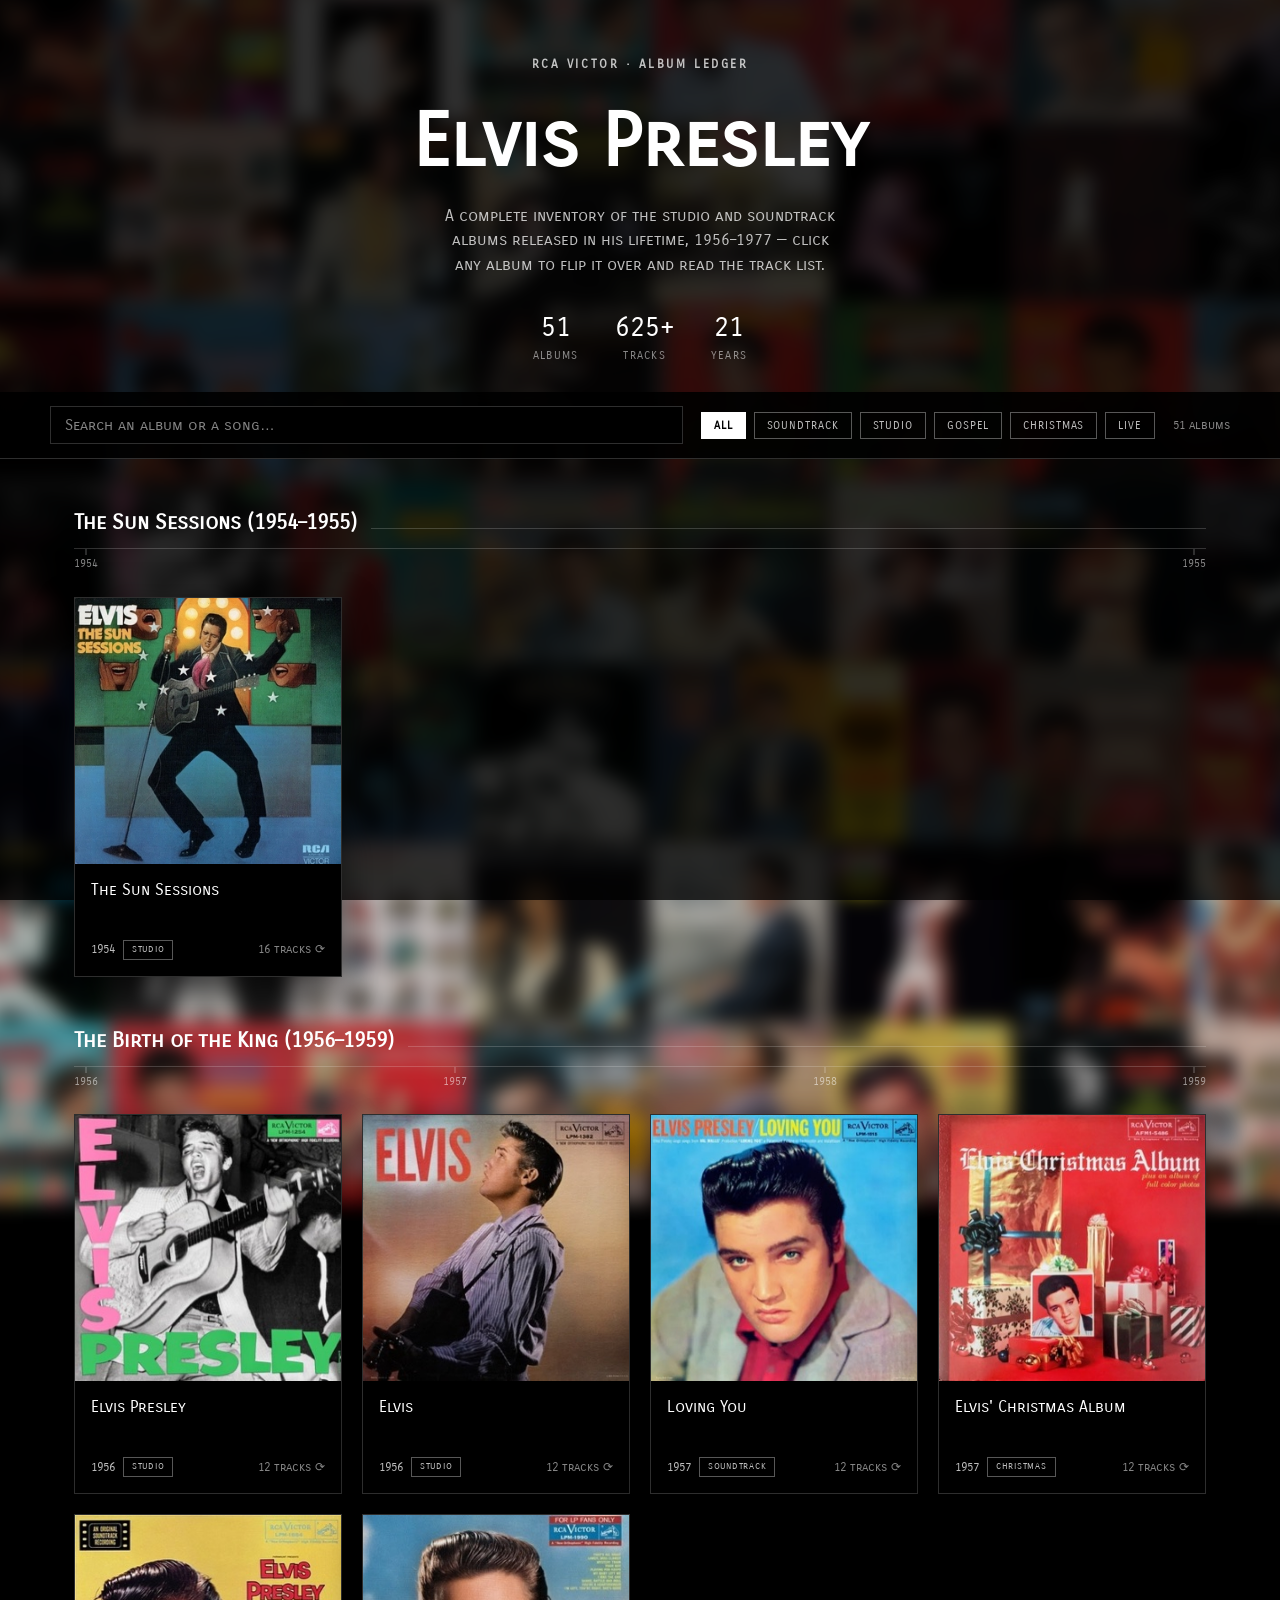
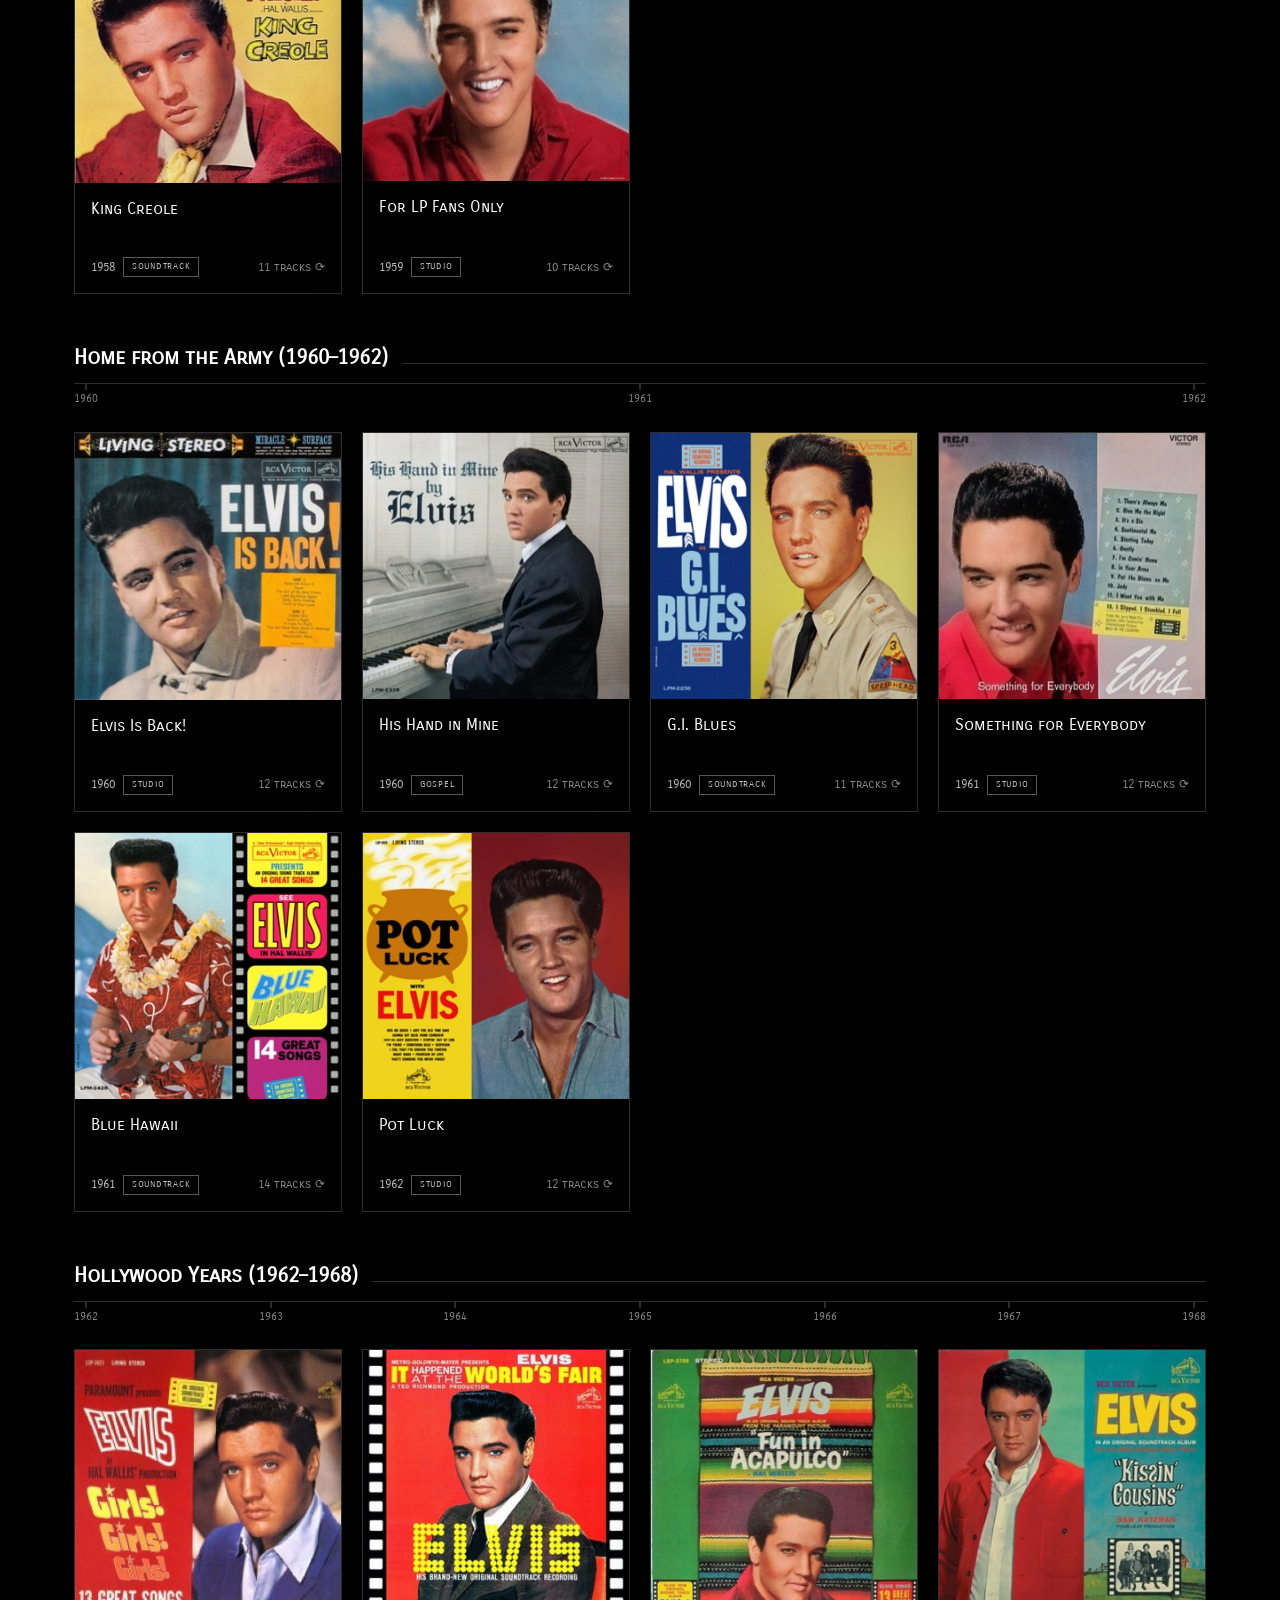
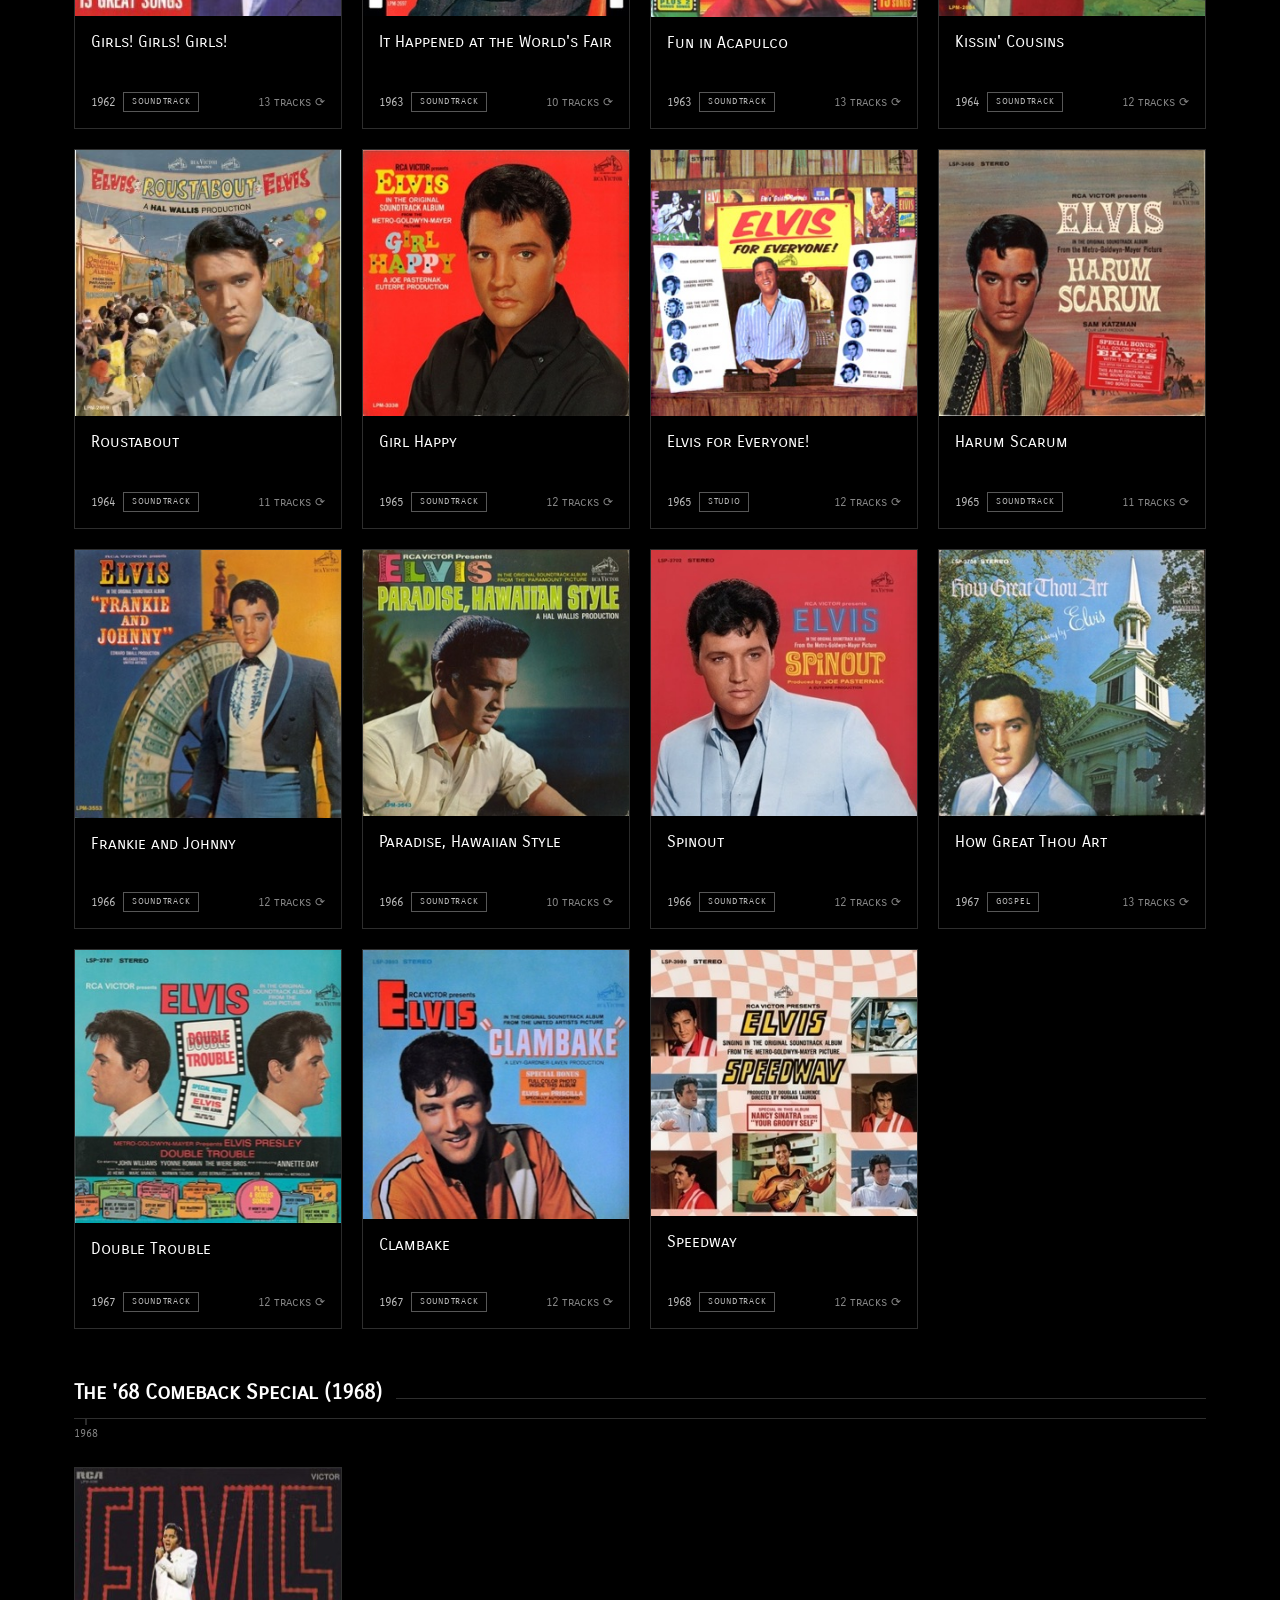
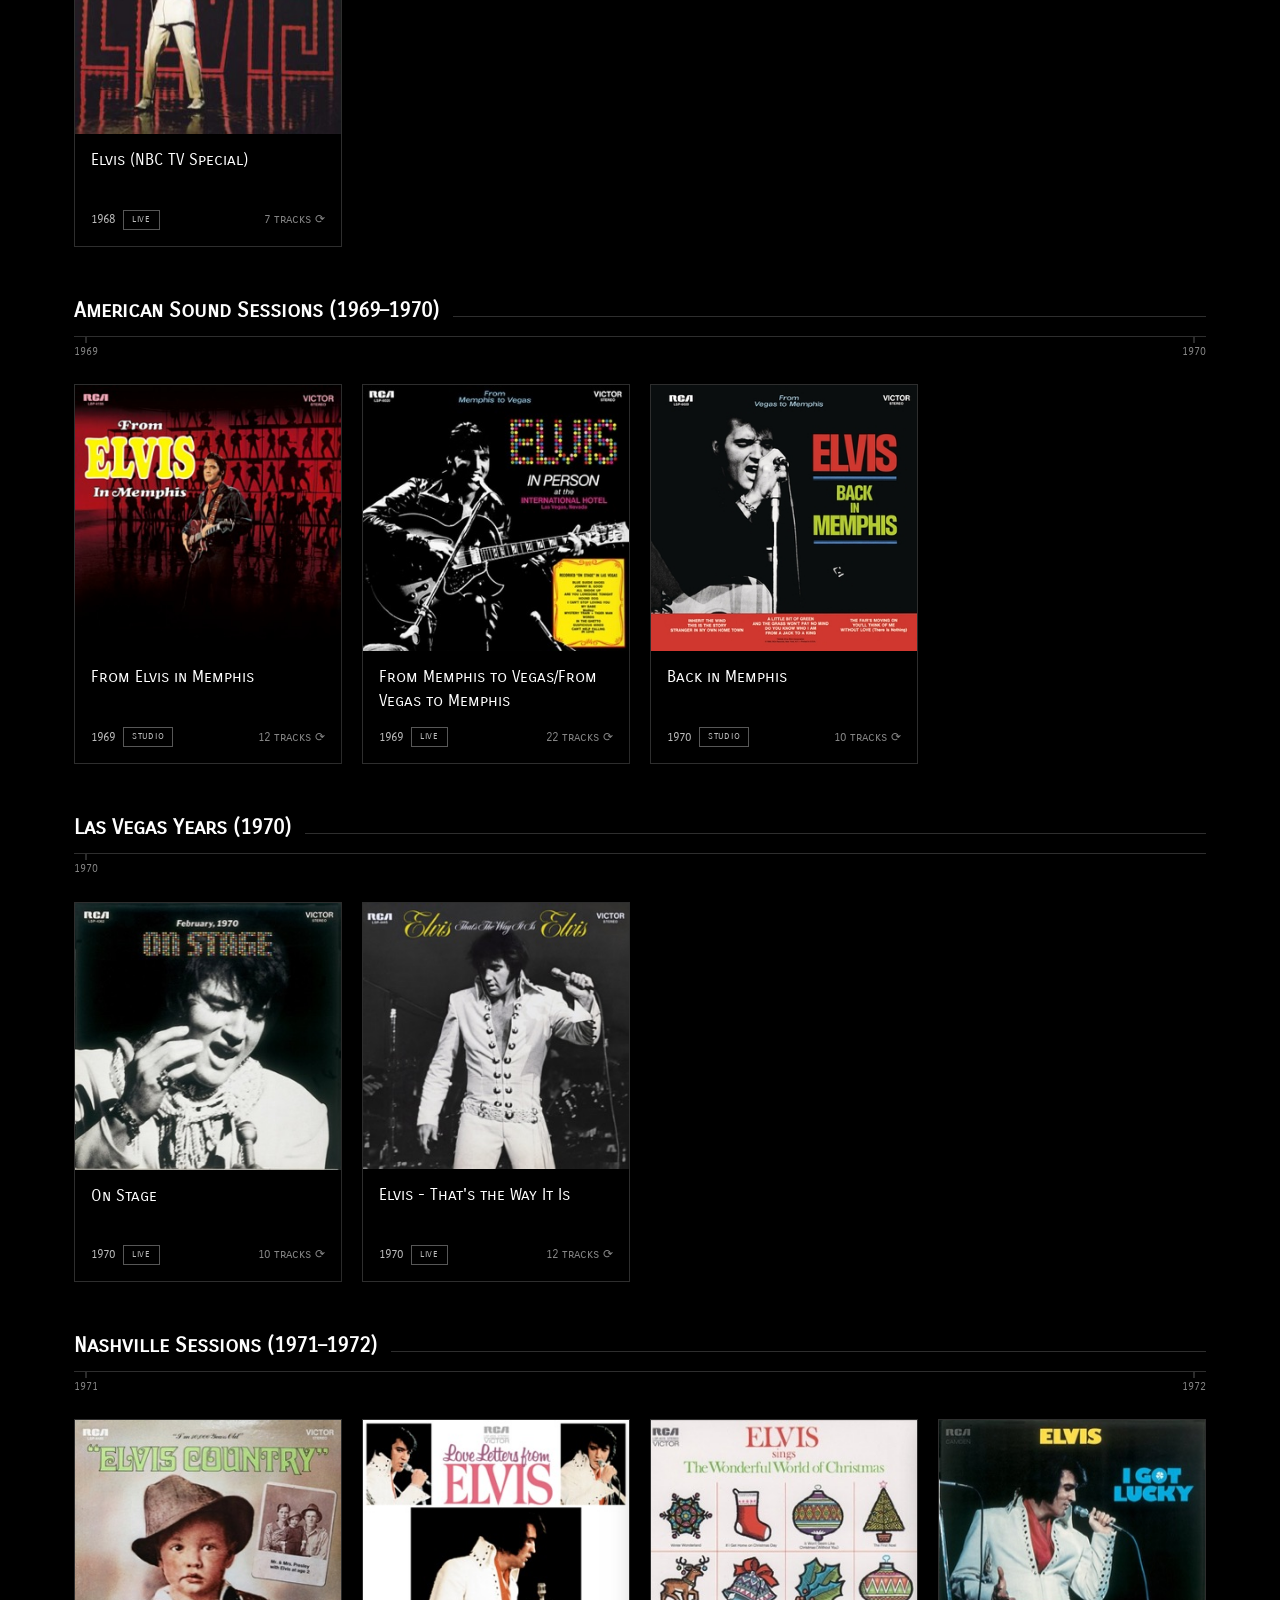
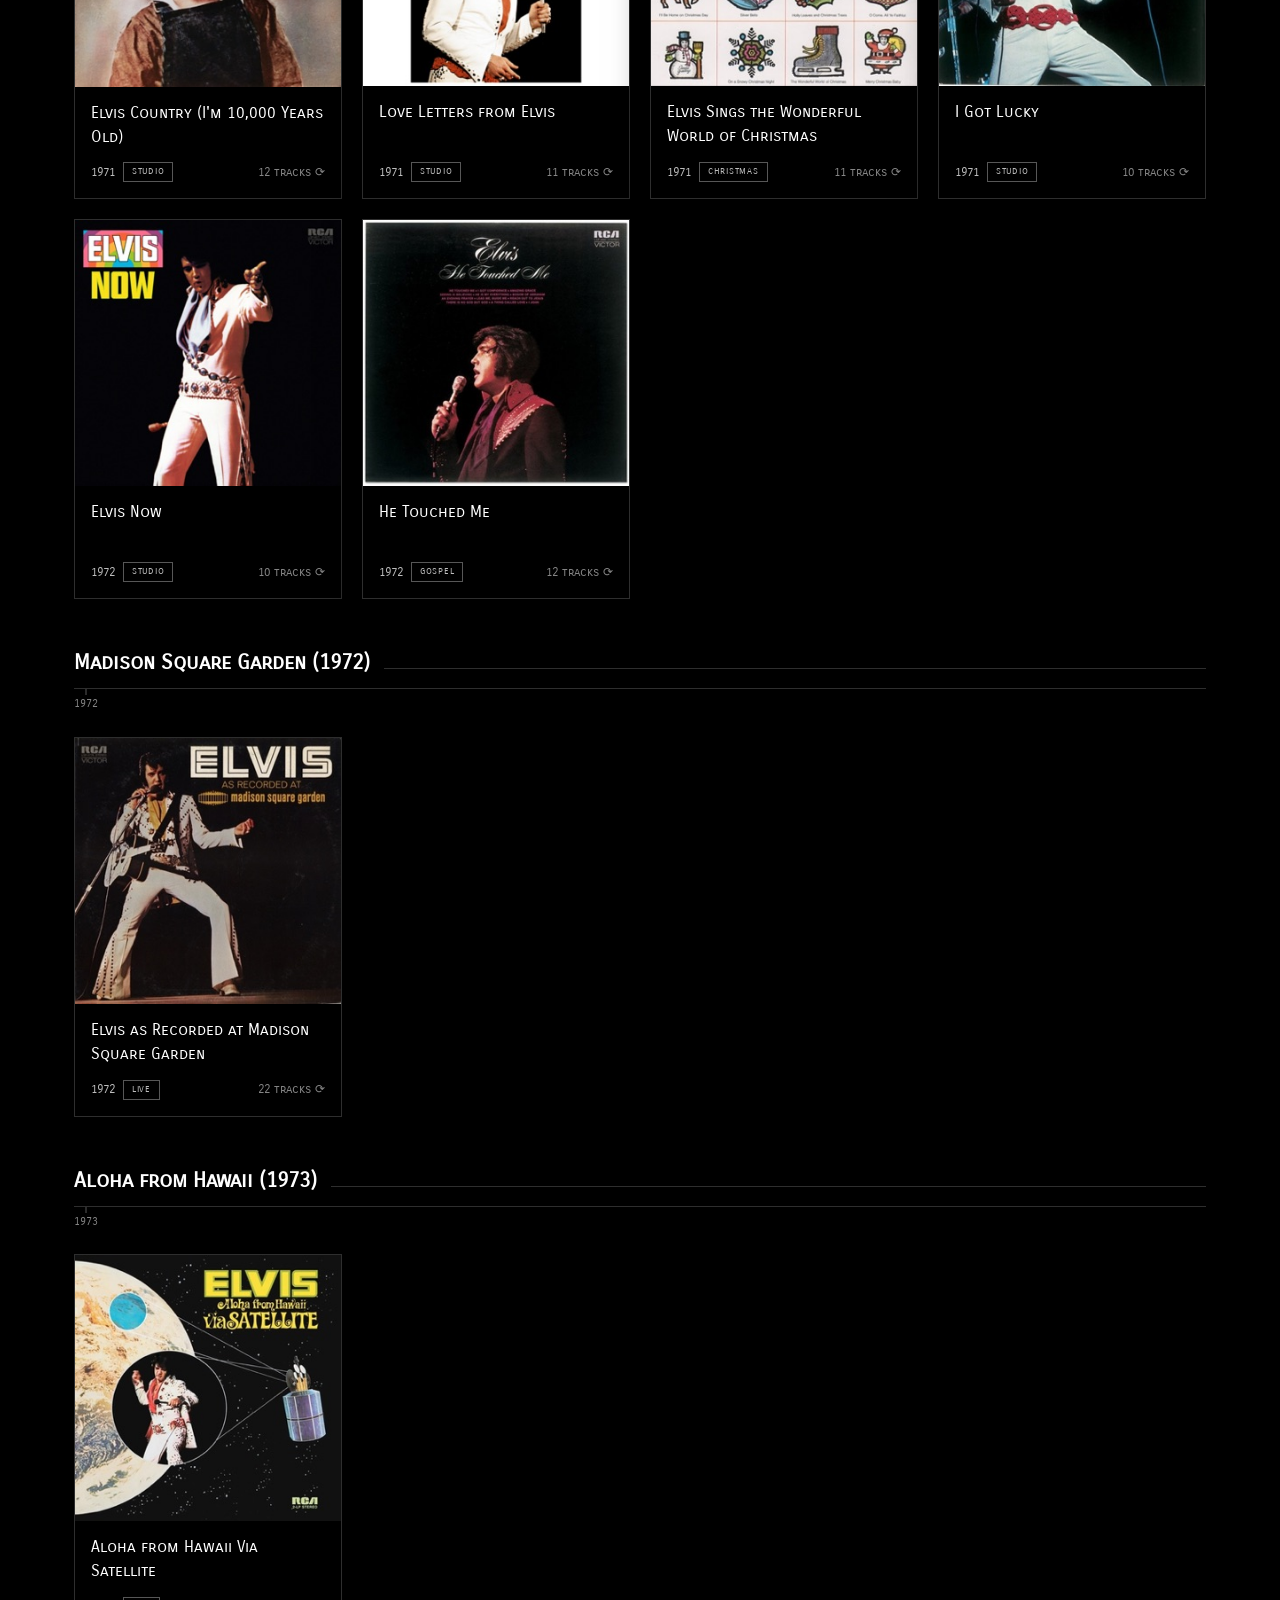
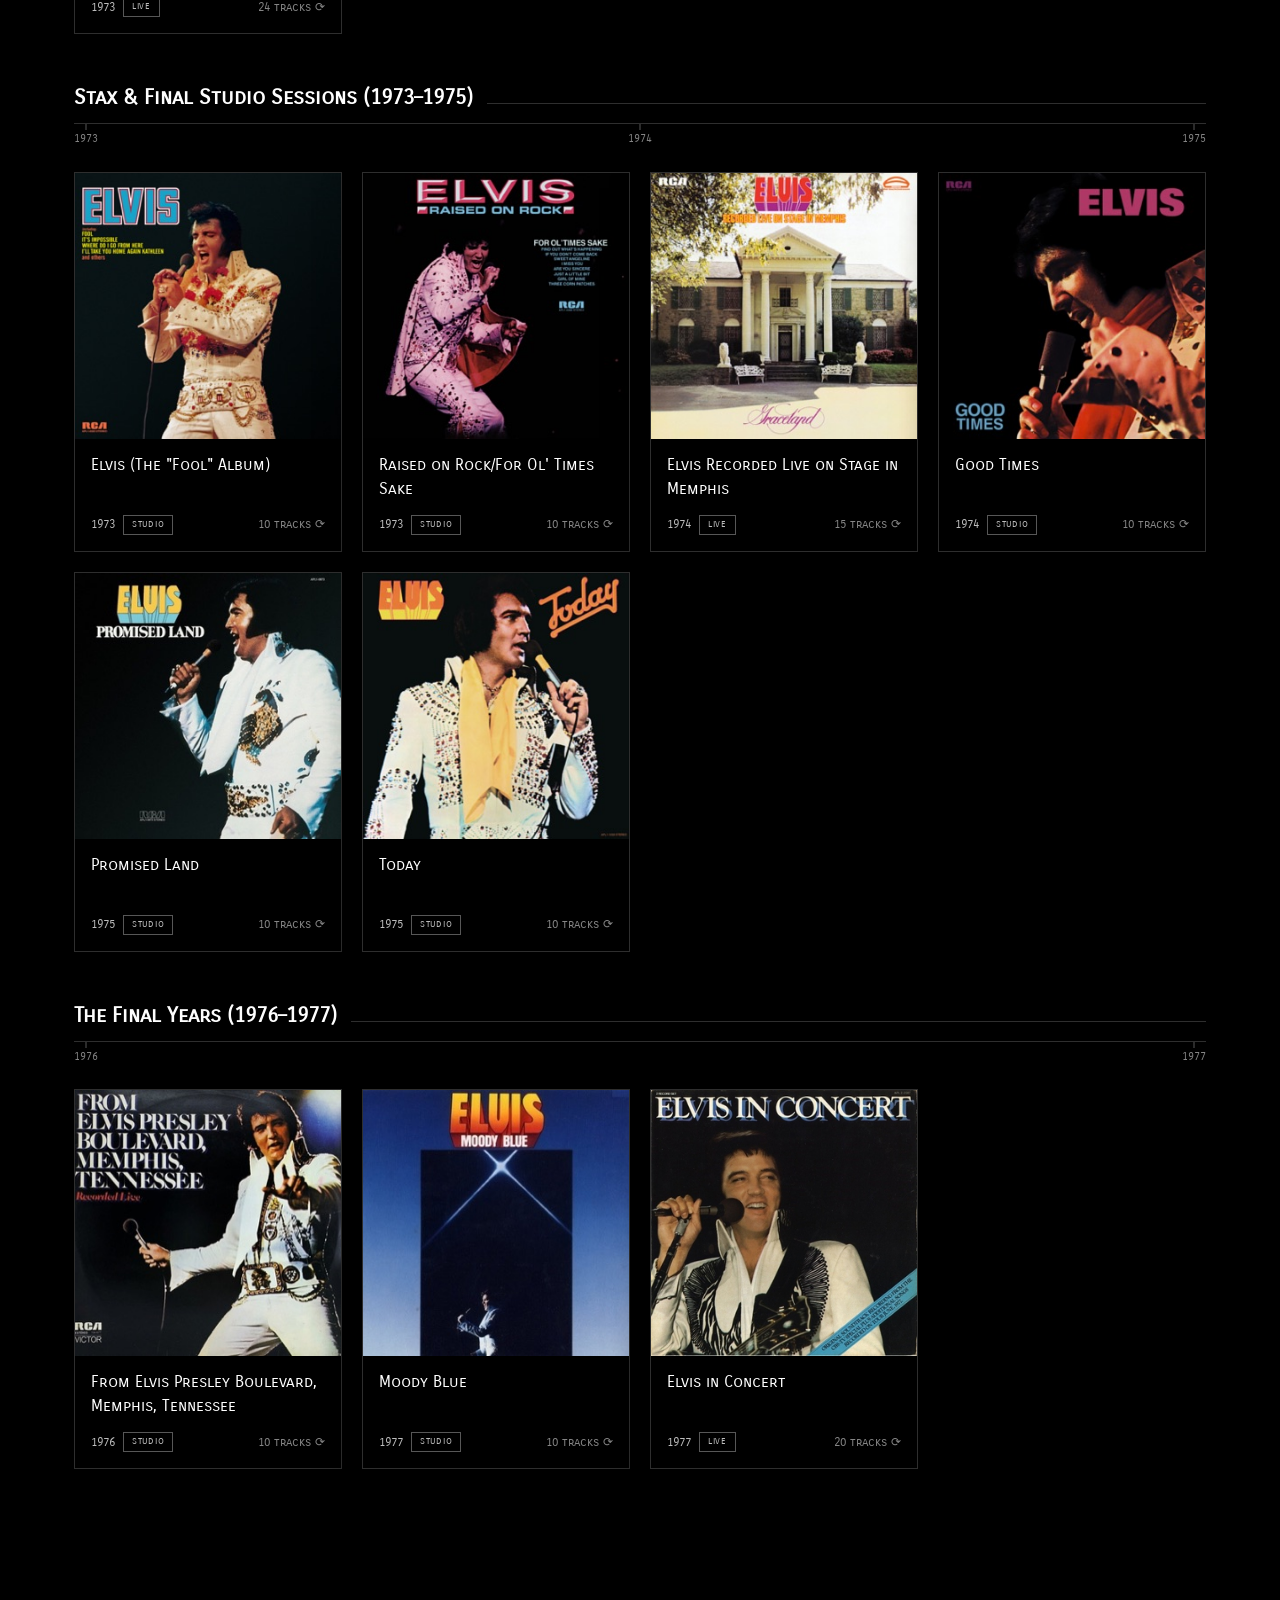
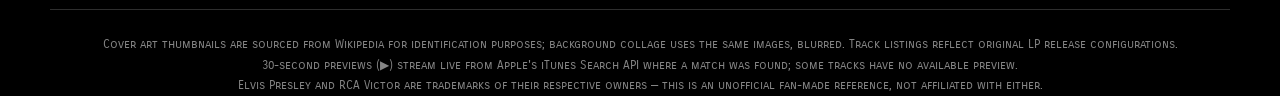
==== index.html @ 6b4eae09 "Add search autocomplete with jump-to-result highlighting Typing in the search box now shows a dropdo" ====
<!DOCTYPE html>
<html lang="en">
<head>
<meta charset="UTF-8">
<meta name="viewport" content="width=device-width, initial-scale=1">
<title>Elvis Presley — RCA Victor Album Inventory</title>
<link rel="stylesheet" href="css/styles.css">
</head>
<body>
<div class="bg-collage" id="bgCollage" aria-hidden="true"></div>
<div class="bg-scrim" aria-hidden="true"></div>

<header class="hero">
  <div class="eyebrow">RCA Victor · Album Ledger</div>
  <h1>Elvis Presley</h1>
  <p class="sub">A complete inventory of the studio and soundtrack albums released in his lifetime, 1956–1977 — click any album to flip it over and read the track list.</p>
  <div class="stats">
    <div class="stat"><div class="n" id="stat-albums">–</div><div class="l">Albums</div></div>
    <div class="stat"><div class="n" id="stat-tracks">–</div><div class="l">Tracks</div></div>
    <div class="stat"><div class="n">21</div><div class="l">Years</div></div>
  </div>
</header>

<div class="controls">
  <div class="controls-inner">
    <div class="search">
      <label for="q" style="position:absolute; width:1px; height:1px; overflow:hidden; clip:rect(0 0 0 0);">Search albums or tracks</label>
      <input id="q" type="text" placeholder="Search an album or a song…" autocomplete="off" role="combobox" aria-expanded="false" aria-autocomplete="list" aria-controls="suggestions">
      <ul class="suggestions" id="suggestions" role="listbox" hidden></ul>
    </div>
    <div class="chips" id="chips" role="group" aria-label="Filter by category"></div>
    <div class="result-count" id="count"></div>
  </div>
</div>

<div class="wrap">
  <div id="eras"></div>
  <div class="empty" id="empty" hidden>No albums or tracks match your search.</div>
</div>

<audio id="previewAudio" preload="none"></audio>

<div class="now-playing" id="nowPlaying" hidden>
  <div class="np-cover-wrap"><img class="np-cover" id="npCover" alt=""></div>
  <div class="np-info">
    <div class="np-track" id="npTrack"></div>
    <div class="np-album" id="npAlbum"></div>
  </div>
  <button type="button" class="np-playpause" id="npPlayPause" aria-label="Pause"></button>
  <button type="button" class="np-autoplay" id="npAutoplay" aria-pressed="false">Autoplay</button>
  <button type="button" class="np-close" id="npClose" aria-label="Close player">✕</button>
</div>

<footer>
  Cover art thumbnails are sourced from Wikipedia for identification purposes; background collage uses the same images, blurred. Track listings reflect original LP release configurations.<br>
  30-second previews (▶) stream live from Apple's iTunes Search API where a match was found; some tracks have no available preview.<br>
  Elvis Presley and RCA Victor are trademarks of their respective owners — this is an unofficial fan-made reference, not affiliated with either.
</footer>


<script src="js/data/covers.js"></script>
<script src="js/data/track-previews.js"></script>
<script src="js/data/track-previews-by-album.js"></script>
<script src="js/data/albums.js"></script>
<script src="js/data/eras.js"></script>
<script src="js/app.js"></script>
</body>
</html>
---- css/styles.css ----
@font-face{
    font-family:'Carrois Gothic SC';
    font-style:normal;
    font-weight:400;
    font-display:swap;
    src:url(../fonts/CarroisGothicSC.woff2) format('woff2');
  }
  :root{
    --ground:#000000;
    --surface:#000000;
    --surface-2:#121212;
    --ink:#ffffff;
    --ink-dim:rgba(255,255,255,0.74);
    --ink-faint:rgba(255,255,255,0.52);
    --line:rgba(255,255,255,0.18);
    --line-strong:rgba(255,255,255,0.34);
    --shadow:0 16px 34px rgba(0,0,0,0.65);
    --font-display:'Carrois Gothic SC','Rockwell','Roboto Slab',ui-serif,Georgia,serif;
    --font-body:'Carrois Gothic SC',-apple-system,BlinkMacSystemFont,'Helvetica Neue',Helvetica,Arial,sans-serif;
  }

  *{box-sizing:border-box;}
  html,body{margin:0;padding:0;}
  body{
    background:#000;
    color:var(--ink);
    font-family:var(--font-body);
    line-height:1.5;
    -webkit-font-smoothing:antialiased;
  }
  *:focus-visible{outline:2px solid #fff; outline-offset:3px; border-radius:0;}

  /* ---------- Background collage ---------- */
  .bg-collage{
    position:fixed; inset:-30px; z-index:-2;
    display:grid; grid-auto-rows:170px; gap:0;
    filter:blur(9px) brightness(0.8) saturate(1.05);
    transform:scale(1.06);
  }
  .bg-collage img{width:100%; height:100%; object-fit:cover; display:block;}
  .bg-scrim{position:fixed; inset:0; z-index:-1; background:rgba(0,0,0,0.76);}

  .wrap{max-width:1180px; margin:0 auto; padding:0 24px 80px; position:relative;}

  /* ---------- Hero ---------- */
  .hero{padding:56px 24px 28px; text-align:center; position:relative;}
  .eyebrow{
    font-family:var(--font-body); text-transform:uppercase; letter-spacing:0.22em;
    font-size:0.72rem; color:var(--ink-dim); font-weight:600;
  }
  .hero h1{
    font-family:var(--font-display); font-weight:700;
    font-size:clamp(2.6rem, 6vw, 4.6rem);
    letter-spacing:0.01em;
    margin:14px 0 6px;
    text-wrap:balance;
    color:#fff;
  }
  .hero p.sub{
    color:var(--ink-dim); font-size:1.02rem; max-width:46ch; margin:0 auto;
    text-wrap:balance;
  }
  .stats{
    display:flex; justify-content:center; gap:36px; margin-top:30px; flex-wrap:wrap;
  }
  .stat{text-align:center;}
  .stat .n{
    font-family:var(--font-display); font-size:1.7rem; font-variant-numeric:tabular-nums;
    color:#fff;
  }
  .stat .l{
    font-size:0.68rem; text-transform:uppercase; letter-spacing:0.12em; color:var(--ink-faint);
  }

  /* ---------- Controls ---------- */
  .controls{
    position:sticky; top:0; z-index:20;
    background:rgba(0,0,0,0.9);
    backdrop-filter:blur(8px);
    border-bottom:1px solid var(--line);
    padding:14px 24px;
  }
  .controls-inner{
    max-width:1180px; margin:0 auto;
    display:flex; align-items:center; gap:18px; flex-wrap:wrap;
  }
  .search{
    flex:1 1 240px; position:relative;
  }
  .search input{
    width:100%; padding:9px 14px; font-size:0.92rem;
    background:#000; border:1px solid var(--line); border-radius:0;
    color:#fff; font-family:var(--font-body);
  }
  .search input::placeholder{color:var(--ink-faint);}

  .suggestions{
    position:absolute; top:calc(100% + 4px); left:0; right:0; z-index:30;
    list-style:none; margin:0; padding:4px; max-height:340px; overflow-y:auto;
    background:#000; border:1px solid var(--line-strong); box-shadow:var(--shadow);
  }
  .suggestions[hidden]{display:none;}
  .suggestion{
    display:flex; align-items:baseline; justify-content:space-between; gap:10px;
    padding:8px 10px; cursor:pointer; font-size:0.86rem; color:var(--ink-dim);
  }
  .suggestion .s-label{overflow:hidden; text-overflow:ellipsis; white-space:nowrap;}
  .suggestion .s-sub{
    flex:none; font-size:0.66rem; text-transform:uppercase; letter-spacing:0.06em; color:var(--ink-faint);
  }
  .suggestion:hover, .suggestion.active{background:#fff; color:#000;}
  .suggestion:hover .s-sub, .suggestion.active .s-sub{color:rgba(0,0,0,0.6);}

  @keyframes highlight-flash{
    0%, 100% { box-shadow:0 0 0 2px transparent; }
    20%, 60% { box-shadow:0 0 0 2px #fff; }
  }
  .card.search-highlight .face{ animation:highlight-flash 1.6s ease; }
  .tracklist li.search-highlight{ animation:highlight-flash 1.6s ease; }

  .chips{display:flex; gap:8px; flex-wrap:wrap;}
  .chip{
    font-family:var(--font-body); font-size:0.7rem; text-transform:uppercase; letter-spacing:0.08em;
    padding:6px 12px; border-radius:0; border:1px solid var(--line-strong);
    background:transparent; color:var(--ink-dim); cursor:pointer;
  }
  .chip[aria-pressed="true"]{
    background:#fff; color:#000; border-color:#fff; font-weight:700;
  }
  .result-count{font-size:0.78rem; color:var(--ink-faint); white-space:nowrap;}

  /* ---------- Era sections ---------- */
  .era{margin-top:48px;}
  .era-head{
    display:flex; align-items:baseline; gap:14px; margin-bottom:10px;
  }
  .era-head h2{
    font-family:var(--font-display); font-size:1.3rem; margin:0; white-space:nowrap; color:#fff;
  }
  .era-head::after{
    content:""; flex:1; height:1px; background:var(--line);
  }
  .era-timeline{
    display:flex; justify-content:space-between; margin:0 0 24px;
    border-top:1px solid var(--line); padding-top:7px;
  }
  .era-timeline.single{ justify-content:flex-start; }
  .era-timeline .tick{
    position:relative; font-variant-numeric:tabular-nums; font-size:0.68rem; color:var(--ink-faint);
  }
  .era-timeline .tick::before{
    content:""; position:absolute; top:-7px; left:50%; width:1px; height:6px;
    background:var(--line-strong); transform:translateX(-50%);
  }

  .grid{
    display:grid; grid-template-columns:repeat(auto-fill, minmax(230px,1fr)); gap:20px;
  }

  /* ---------- Flip card ---------- */
  .card{
    perspective:1400px;
    min-height:380px;
    cursor:pointer;
    border-radius:0;
    opacity:1;
  }
  .card-inner{
    position:relative; width:100%; height:100%;
    transform-style:preserve-3d;
  }
  @media (prefers-reduced-motion: no-preference){
    .card{transition:height .4s ease, opacity .6s ease, transform .6s ease;}
    .card:not(.revealed){opacity:0; transform:translateY(28px);}
    .card-inner{transition:transform .65s cubic-bezier(.4,.15,.2,1);}
  }
  .card.flipped .card-inner{transform:rotateY(180deg);}
  .card:hover .card-inner, .card:focus-visible .card-inner{
    box-shadow:0 0 0 1px var(--line-strong);
  }

  .face{
    position:absolute; inset:0; backface-visibility:hidden;
    -webkit-backface-visibility:hidden;
    border-radius:0; border:1px solid var(--line);
    background:#000; box-shadow:var(--shadow);
    overflow:hidden; display:flex; flex-direction:column;
  }
  .face-back{transform:rotateY(180deg);}

  .face-front .cover{position:relative; aspect-ratio:1/1; flex:none; background:var(--surface-2);}
  .cover-photo{width:100%; height:100%; object-fit:cover; display:block;}
  @media (prefers-reduced-motion: no-preference){
    .cover-photo{transition:transform .3s ease;}
    .card:hover .cover-photo{transform:scale(1.045);}
  }
  .disc{
    position:absolute; inset:9%; border-radius:50%;
    background:
      repeating-radial-gradient(circle at 50% 50%, rgba(255,255,255,0.05) 0px, rgba(255,255,255,0.05) 1px, transparent 1.5px, transparent 3.5px),
      radial-gradient(circle at 33% 28%, rgba(255,255,255,0.12), transparent 42%),
      #0a0a0a;
    box-shadow:inset 0 0 0 1px rgba(255,255,255,0.08), 0 6px 16px rgba(0,0,0,0.4);
  }
  .label{
    position:absolute; top:50%; left:50%; width:41%; aspect-ratio:1/1;
    transform:translate(-50%,-50%); border-radius:50%; background:#161616;
    border:1px solid var(--line-strong);
    display:flex; flex-direction:column; align-items:center; justify-content:center; text-align:center;
    padding:8%;
  }
  .label-title{
    font-family:var(--font-display); font-weight:700; font-size:0.6rem; line-height:1.1; color:#fff;
  }
  .label-sub{
    margin-top:3px; font-size:0.42rem; letter-spacing:0.1em; text-transform:uppercase; color:var(--ink-faint);
  }
  .spindle{
    position:absolute; top:50%; left:50%; width:5%; aspect-ratio:1/1; border-radius:50%;
    background:#000; transform:translate(-50%,-50%); box-shadow:0 0 0 1px rgba(255,255,255,0.2);
  }

  .face-front .info{
    flex:1; min-height:0; padding:14px 16px 16px; display:flex; flex-direction:column; justify-content:space-between;
  }
  .title{
    font-family:var(--font-display); font-size:1rem; color:#fff;
    display:-webkit-box; -webkit-line-clamp:2; -webkit-box-orient:vertical; overflow:hidden;
  }
  .meta-row{
    display:flex; align-items:center; justify-content:space-between; margin-top:10px; gap:8px;
  }
  .meta-left{display:flex; align-items:center; gap:8px; min-width:0;}
  .year{font-variant-numeric:tabular-nums; font-size:0.78rem; color:var(--ink-dim); flex:none;}
  .cat-chip{
    font-size:0.58rem; text-transform:uppercase; letter-spacing:0.08em; padding:2px 8px;
    border-radius:0; color:var(--ink-dim); border:1px solid var(--line-strong);
    overflow:hidden; text-overflow:ellipsis; white-space:nowrap;
  }
  .flip-hint{font-size:0.72rem; color:var(--ink-faint); display:flex; align-items:center; gap:5px; flex:none;}

  .face-back .back-head{
    padding:16px 18px 10px; border-bottom:1px dashed var(--line); flex:none;
  }
  .face-back .back-head .title{-webkit-line-clamp:2; font-size:0.95rem;}
  .face-back .back-head .year{margin-top:4px; display:block;}
  .face-back .back-body{padding:12px 18px 18px;}

  .tracklist{list-style:none; margin:0; padding:0;}
  .tracklist li{
    display:flex; align-items:center; gap:8px; padding:5px 0; font-size:0.84rem; color:var(--ink-dim);
    border-bottom:1px solid var(--line);
  }
  .tracklist li .num{font-variant-numeric:tabular-nums; color:var(--ink-faint); width:1.5em; flex:none;}
  .tracklist li .track-name{
    flex:1; min-width:0; overflow:hidden; text-overflow:ellipsis; white-space:nowrap;
  }
  .tracklist li.playing{color:#fff;}

  .play-btn{
    flex:none; width:22px; height:22px; border-radius:0;
    border:1px solid var(--line-strong); background:transparent; color:var(--ink);
    display:flex; align-items:center; justify-content:center; cursor:pointer; padding:0;
  }
  .play-btn svg{display:block; margin-left:1px;}
  .play-btn:hover, .play-btn:focus-visible{background:#fff; color:#000; border-color:#fff;}
  .play-btn[disabled]{opacity:0.25; cursor:default;}
  .play-btn[disabled]:hover{background:transparent; color:var(--ink);}
  .tracklist li.playing .play-btn{background:#fff; color:#000; border-color:#fff;}
  .tracklist .divider{
    font-family:var(--font-body); text-transform:uppercase; font-weight:700;
    font-size:0.64rem; letter-spacing:0.12em; color:#fff; margin:12px 0 2px; border-bottom:none;
  }
  .tracklist .divider:first-child{margin-top:0;}

  .empty{
    text-align:center; padding:60px 20px; color:var(--ink-faint); font-size:0.95rem;
  }

  footer{
    max-width:1180px; margin:60px auto 0; padding:24px 24px 0; border-top:1px solid var(--line);
    color:var(--ink-faint); font-size:0.76rem; text-align:center; line-height:1.7; position:relative;
  }

  /* ---------- Now playing popup ---------- */
  .now-playing{
    position:fixed; left:50%; bottom:20px; transform:translateX(-50%);
    z-index:50; display:flex; align-items:center; gap:10px;
    background:rgba(0,0,0,0.92); backdrop-filter:blur(10px);
    border:1px solid var(--line-strong); border-radius:0;
    padding:6px 10px 6px 6px; box-shadow:var(--shadow);
    max-width:min(92vw, 420px);
  }
  .now-playing[hidden]{display:none;}
  .np-cover-wrap{
    flex:none; width:60px; height:60px; border-radius:50%; overflow:hidden;
    border:1px solid var(--line-strong); background:var(--surface-2);
  }
  .np-cover{
    width:100%; height:100%; object-fit:cover; display:block;
    animation:np-spin 3s linear infinite; animation-play-state:paused;
  }
  .now-playing.spinning .np-cover{animation-play-state:running;}
  @keyframes np-spin{ to { transform:rotate(360deg); } }
  @media (prefers-reduced-motion: reduce){ .np-cover{animation:none;} }
  .np-info{flex:1; min-width:0;}
  .np-track{
    font-size:0.8rem; color:#fff; overflow:hidden; text-overflow:ellipsis; white-space:nowrap;
  }
  .np-album{
    font-size:0.68rem; color:var(--ink-faint); overflow:hidden; text-overflow:ellipsis; white-space:nowrap;
  }
  .np-playpause{
    flex:none; width:30px; height:30px; border-radius:0; border:1px solid var(--line-strong);
    background:transparent; color:var(--ink); cursor:pointer; display:flex; align-items:center; justify-content:center;
    padding:0;
  }
  .np-playpause svg{display:block; margin-left:1px;}
  .np-playpause:hover, .np-playpause:focus-visible{background:#fff; color:#000; border-color:#fff;}
  .np-autoplay{
    flex:none; font-size:0.6rem; text-transform:uppercase; letter-spacing:0.06em;
    padding:6px 10px; border-radius:0; border:1px solid var(--line-strong);
    background:transparent; color:var(--ink-dim); cursor:pointer; white-space:nowrap;
  }
  .np-autoplay[aria-pressed="true"]{ background:#fff; color:#000; border-color:#fff; font-weight:700; }
  .np-close{
    flex:none; width:24px; height:24px; border-radius:0; border:1px solid var(--line-strong);
    background:transparent; color:var(--ink); cursor:pointer; display:flex; align-items:center; justify-content:center;
    font-size:0.8rem; line-height:1; padding:0;
  }
  .np-close:hover, .np-close:focus-visible{background:#fff; color:#000; border-color:#fff;}
</style>
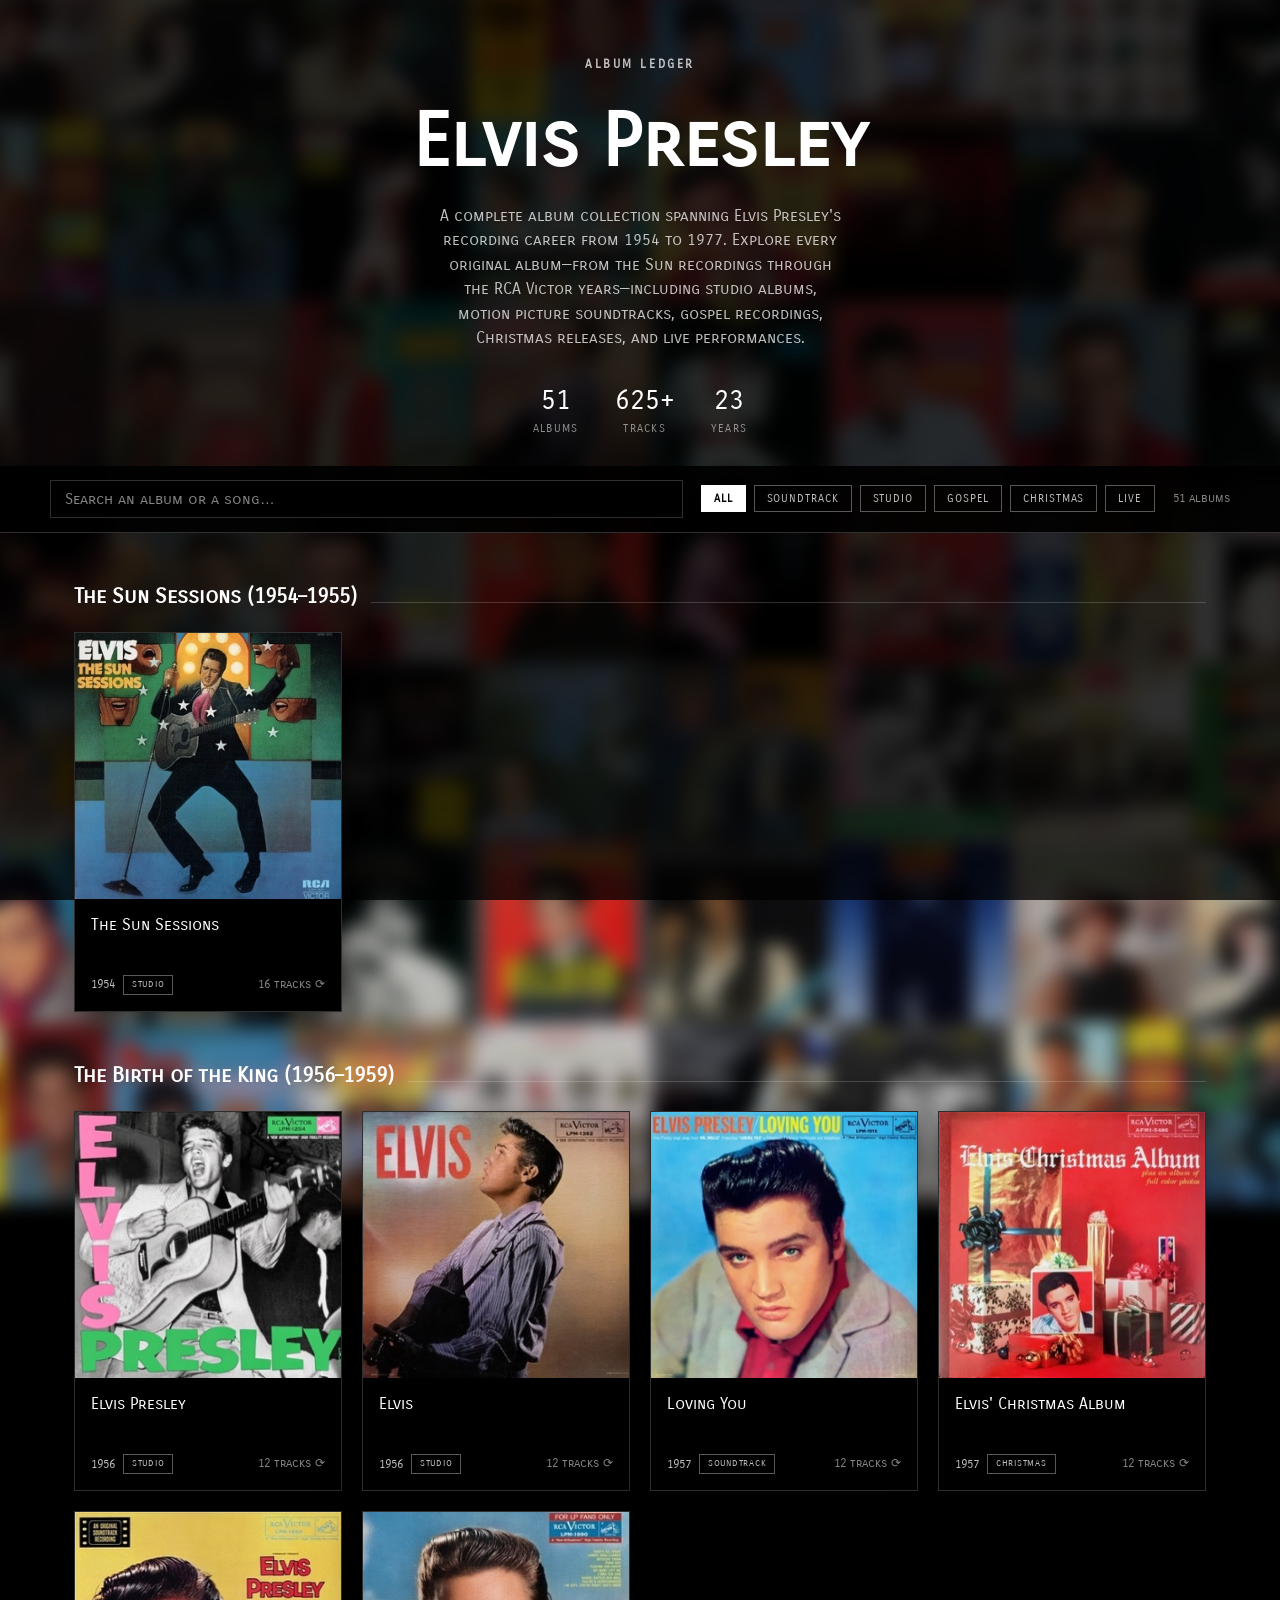
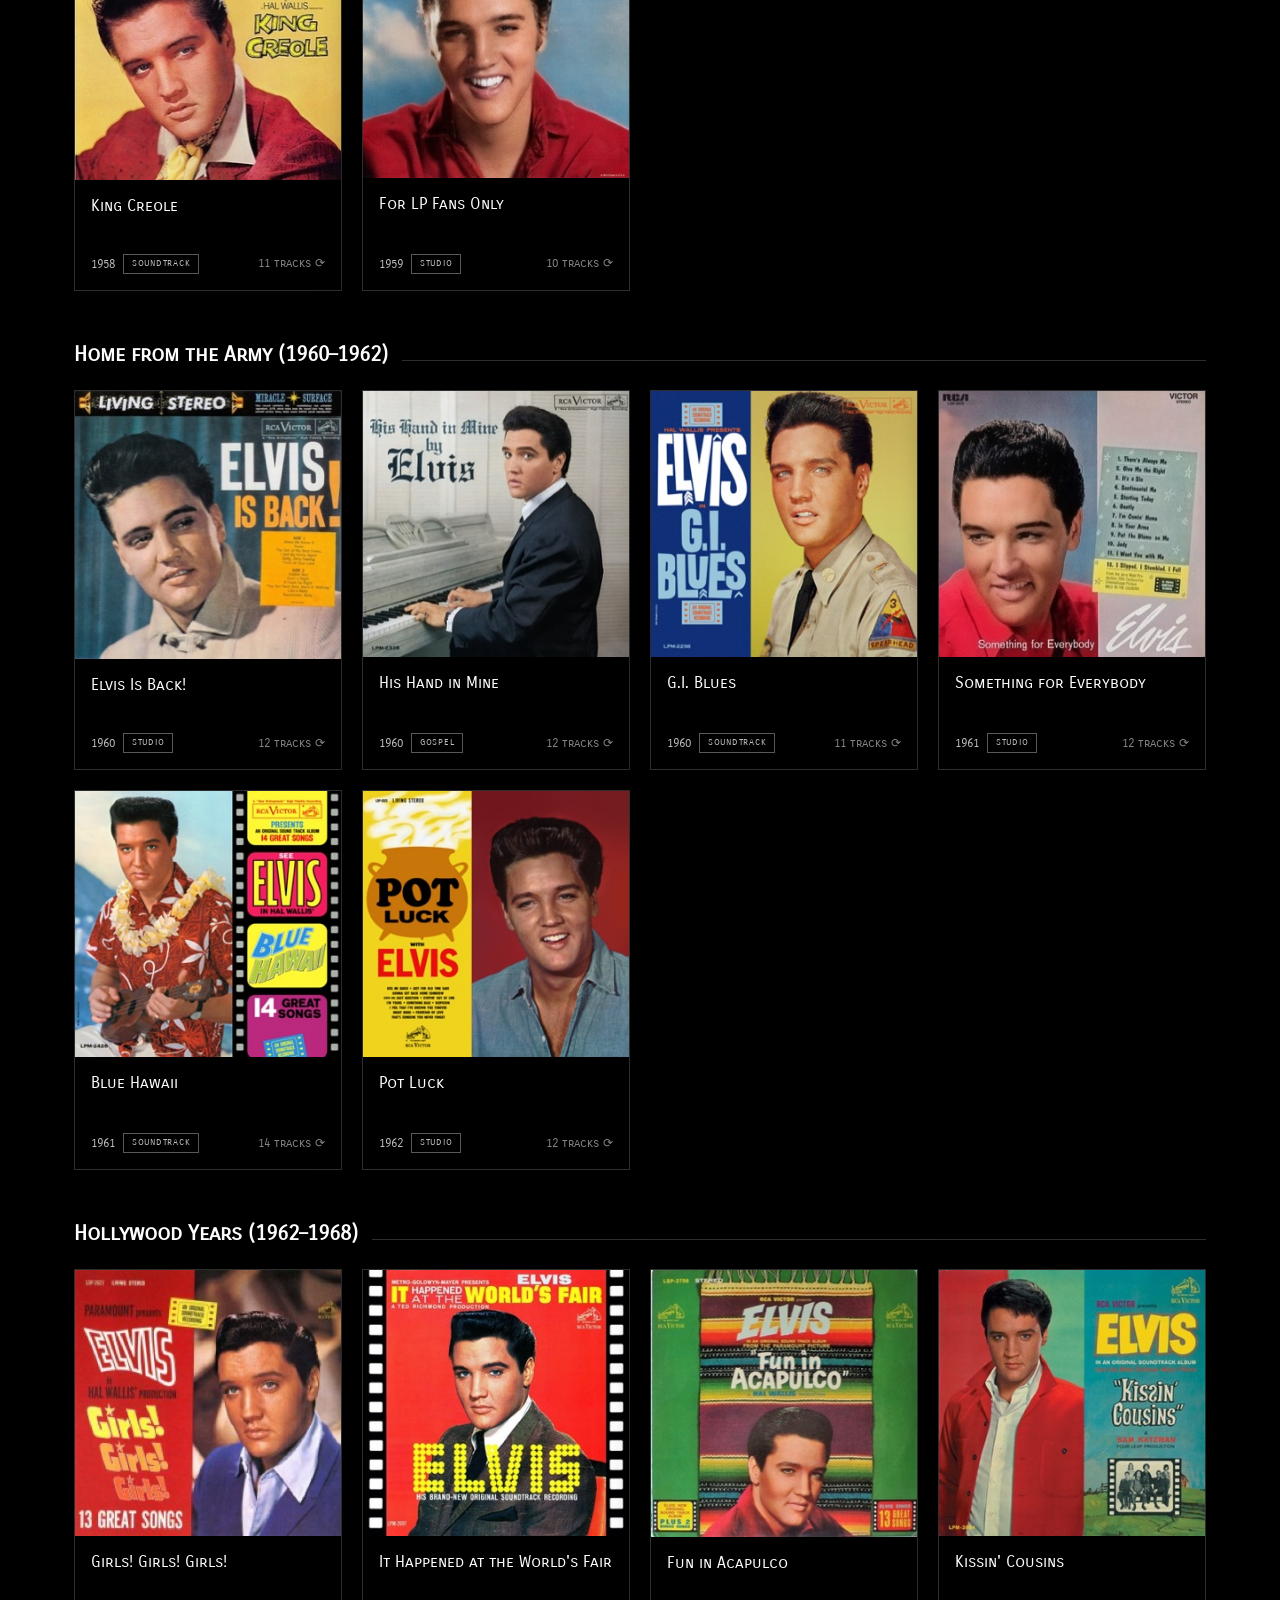
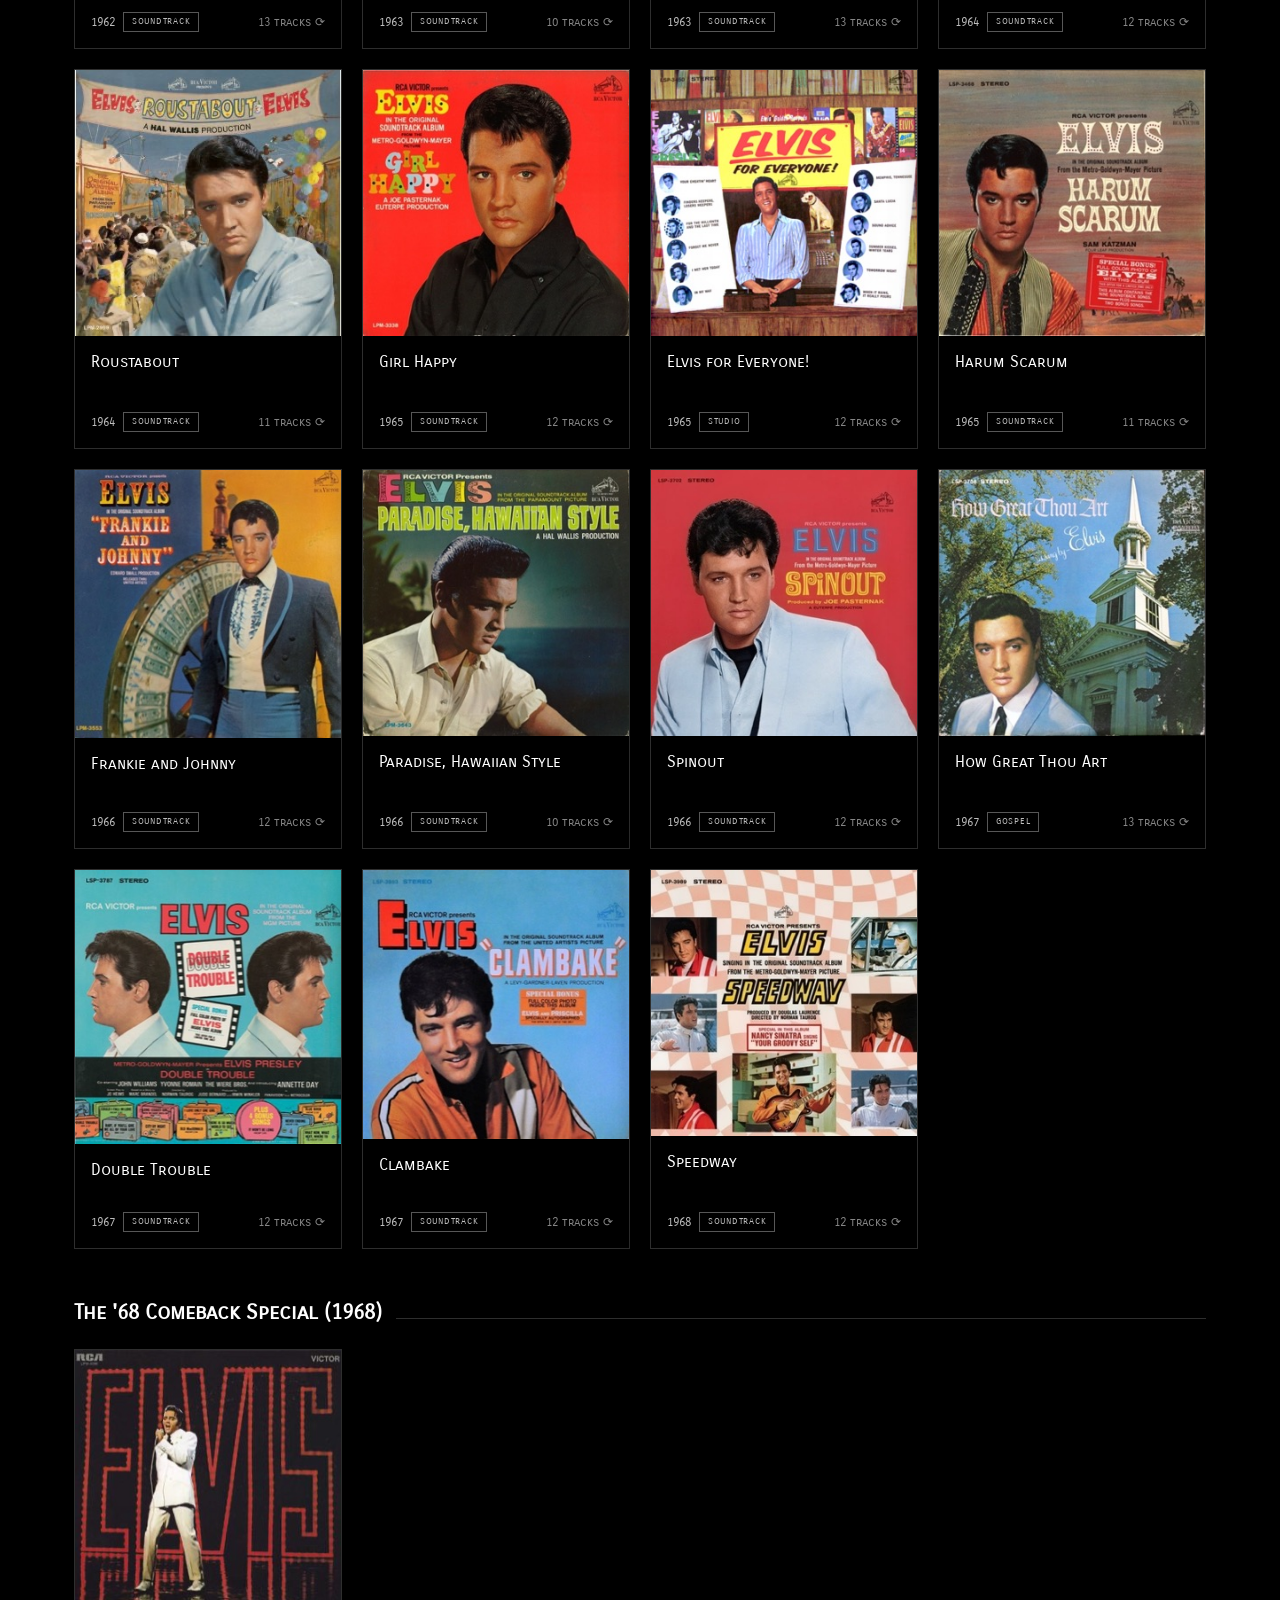
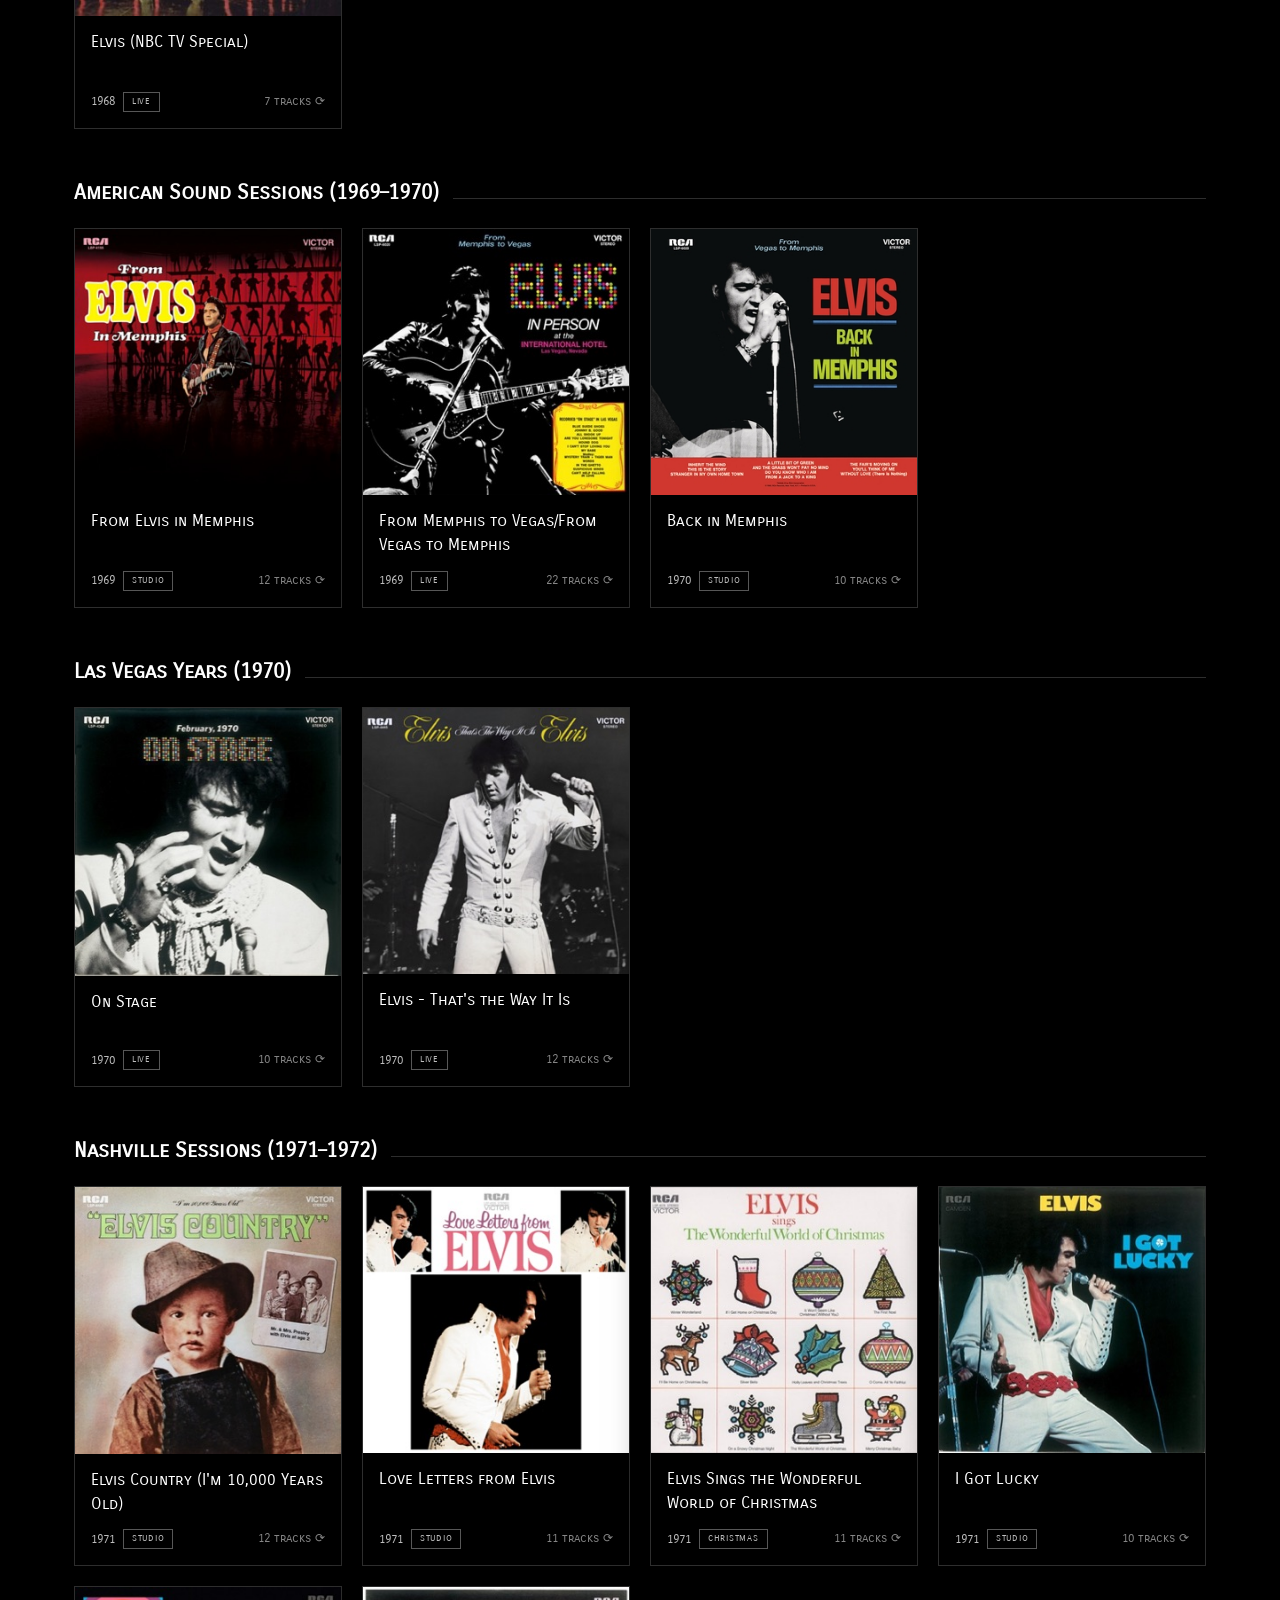
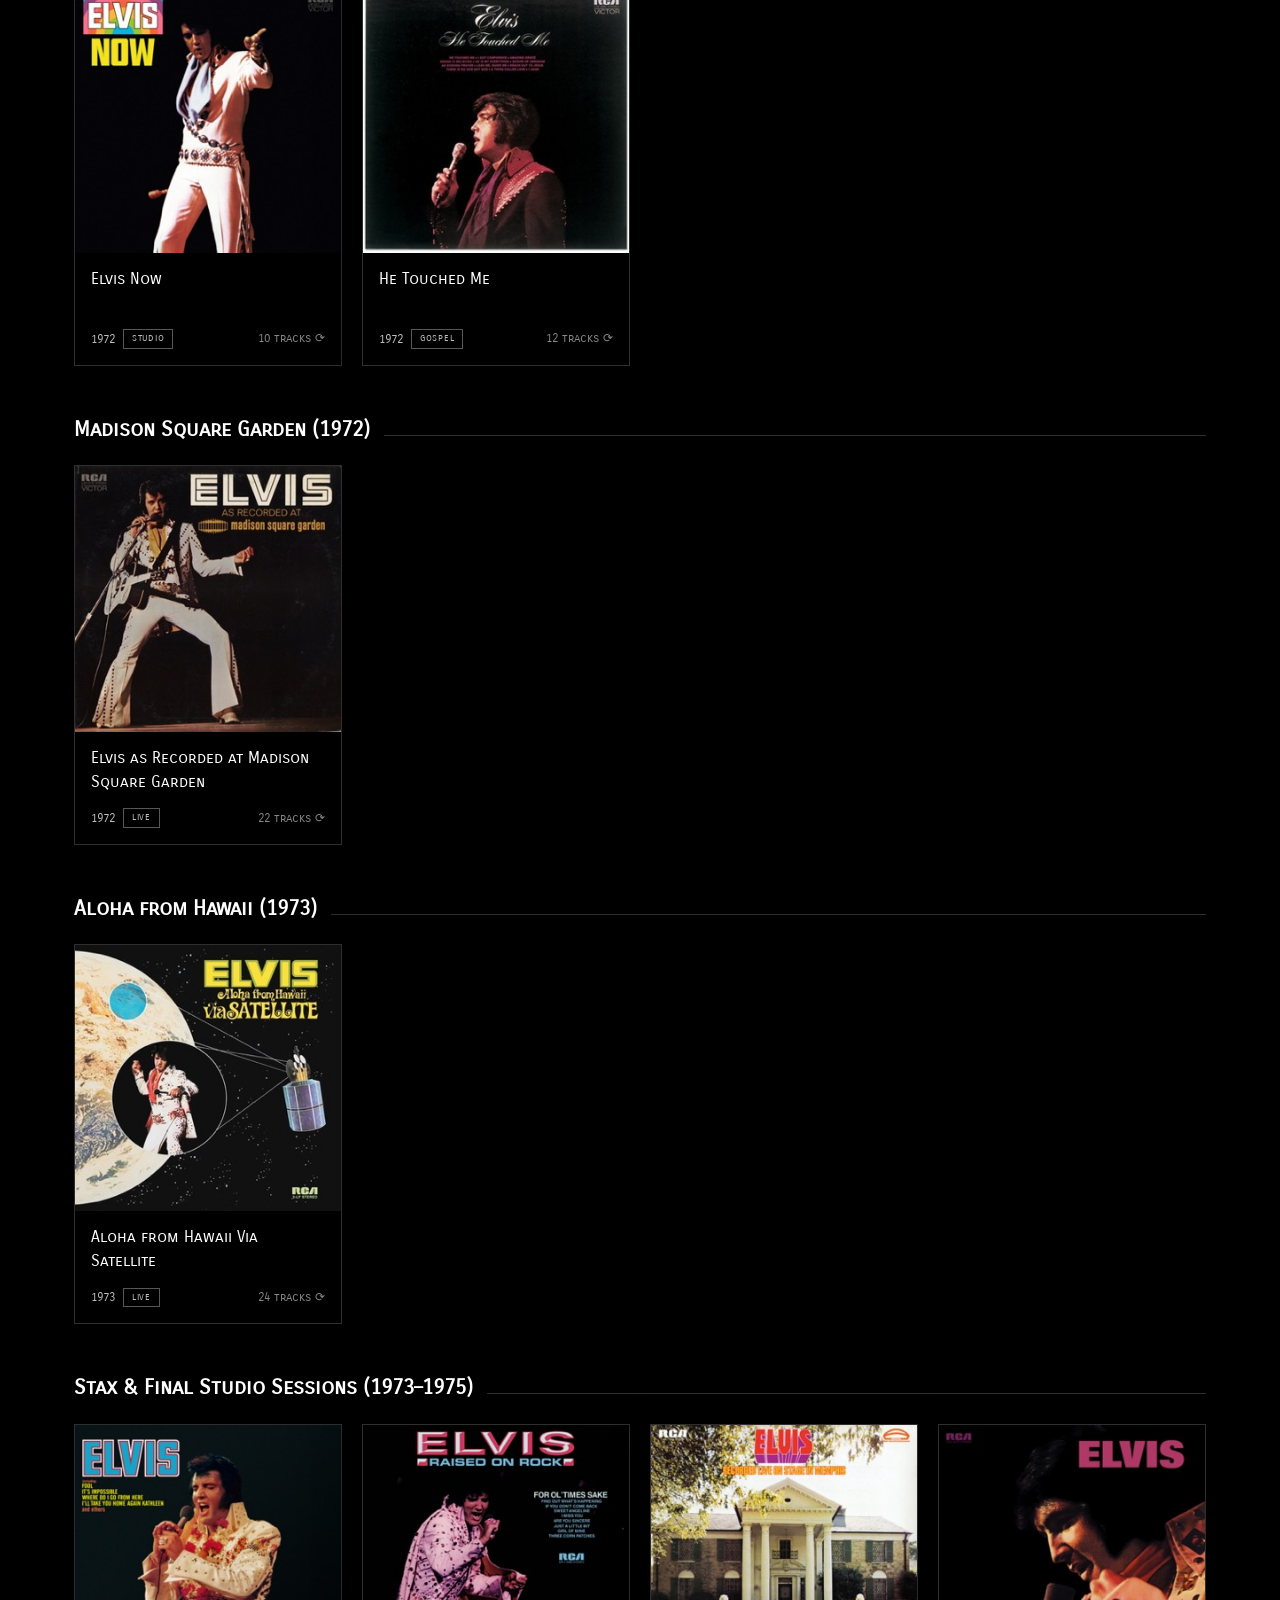
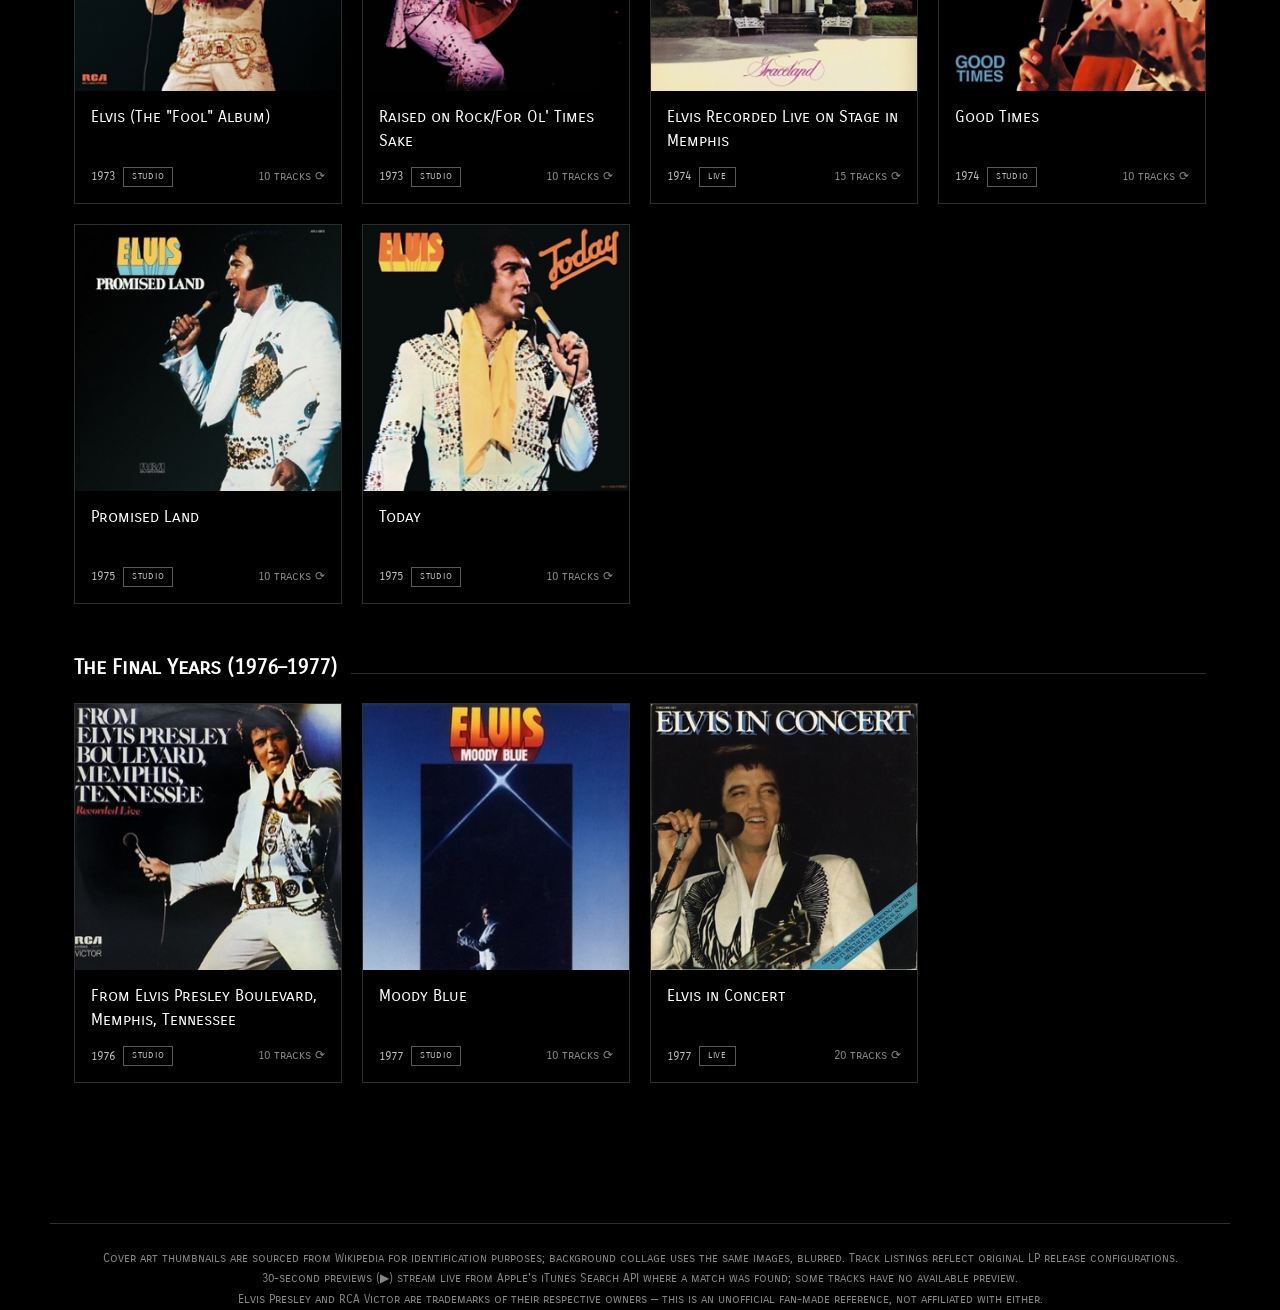
==== commit c164f103: "Replace per-heading ruler with a persistent side era nav Swap the horizontal year-tick ruler under e" ====
--- a/index.html
+++ b/index.html
@@ -11,13 +11,13 @@
 <div class="bg-scrim" aria-hidden="true"></div>
 
 <header class="hero">
-  <div class="eyebrow">RCA Victor · Album Ledger</div>
+  <div class="eyebrow">Album Ledger</div>
   <h1>Elvis Presley</h1>
-  <p class="sub">A complete inventory of the studio and soundtrack albums released in his lifetime, 1956–1977 — click any album to flip it over and read the track list.</p>
+  <p class="sub">A complete album collection spanning Elvis Presley's recording career from 1954 to 1977. Explore every original album—from the Sun recordings through the RCA Victor years—including studio albums, motion picture soundtracks, gospel recordings, Christmas releases, and live performances.</p>
   <div class="stats">
     <div class="stat"><div class="n" id="stat-albums">–</div><div class="l">Albums</div></div>
     <div class="stat"><div class="n" id="stat-tracks">–</div><div class="l">Tracks</div></div>
-    <div class="stat"><div class="n">21</div><div class="l">Years</div></div>
+    <div class="stat"><div class="n">23</div><div class="l">Years</div></div>
   </div>
 </header>
 
@@ -32,6 +32,8 @@
     <div class="result-count" id="count"></div>
   </div>
 </div>
+
+<nav class="era-nav" id="eraNav" aria-label="Jump to era"></nav>
 
 <div class="wrap">
   <div id="eras"></div>
--- a/css/styles.css
+++ b/css/styles.css
@@ -132,7 +132,7 @@
   /* ---------- Era sections ---------- */
   .era{margin-top:48px;}
   .era-head{
-    display:flex; align-items:baseline; gap:14px; margin-bottom:10px;
+    display:flex; align-items:baseline; gap:14px; margin-bottom:20px;
   }
   .era-head h2{
     font-family:var(--font-display); font-size:1.3rem; margin:0; white-space:nowrap; color:#fff;
@@ -140,18 +140,21 @@
   .era-head::after{
     content:""; flex:1; height:1px; background:var(--line);
   }
-  .era-timeline{
-    display:flex; justify-content:space-between; margin:0 0 24px;
-    border-top:1px solid var(--line); padding-top:7px;
-  }
-  .era-timeline.single{ justify-content:flex-start; }
-  .era-timeline .tick{
-    position:relative; font-variant-numeric:tabular-nums; font-size:0.68rem; color:var(--ink-faint);
-  }
-  .era-timeline .tick::before{
-    content:""; position:absolute; top:-7px; left:50%; width:1px; height:6px;
-    background:var(--line-strong); transform:translateX(-50%);
-  }
+
+  .era-nav{
+    position:fixed; right:18px; top:50%; transform:translateY(-50%);
+    z-index:15; max-height:64vh; overflow-y:auto;
+    display:flex; flex-direction:column; gap:1px;
+    padding:4px 0 4px 14px; border-left:1px solid var(--line);
+  }
+  .era-nav a{
+    display:block; padding:6px 10px; margin-left:-15px; border-left:2px solid transparent;
+    font-size:0.66rem; text-transform:uppercase; letter-spacing:0.05em; white-space:nowrap;
+    color:var(--ink-faint); text-decoration:none;
+  }
+  .era-nav a:hover, .era-nav a:focus-visible{ color:var(--ink-dim); }
+  .era-nav a.active{ color:#fff; border-left-color:#fff; }
+  @media (max-width: 1400px){ .era-nav{ display:none; } }
 
   .grid{
     display:grid; grid-template-columns:repeat(auto-fill, minmax(230px,1fr)); gap:20px;
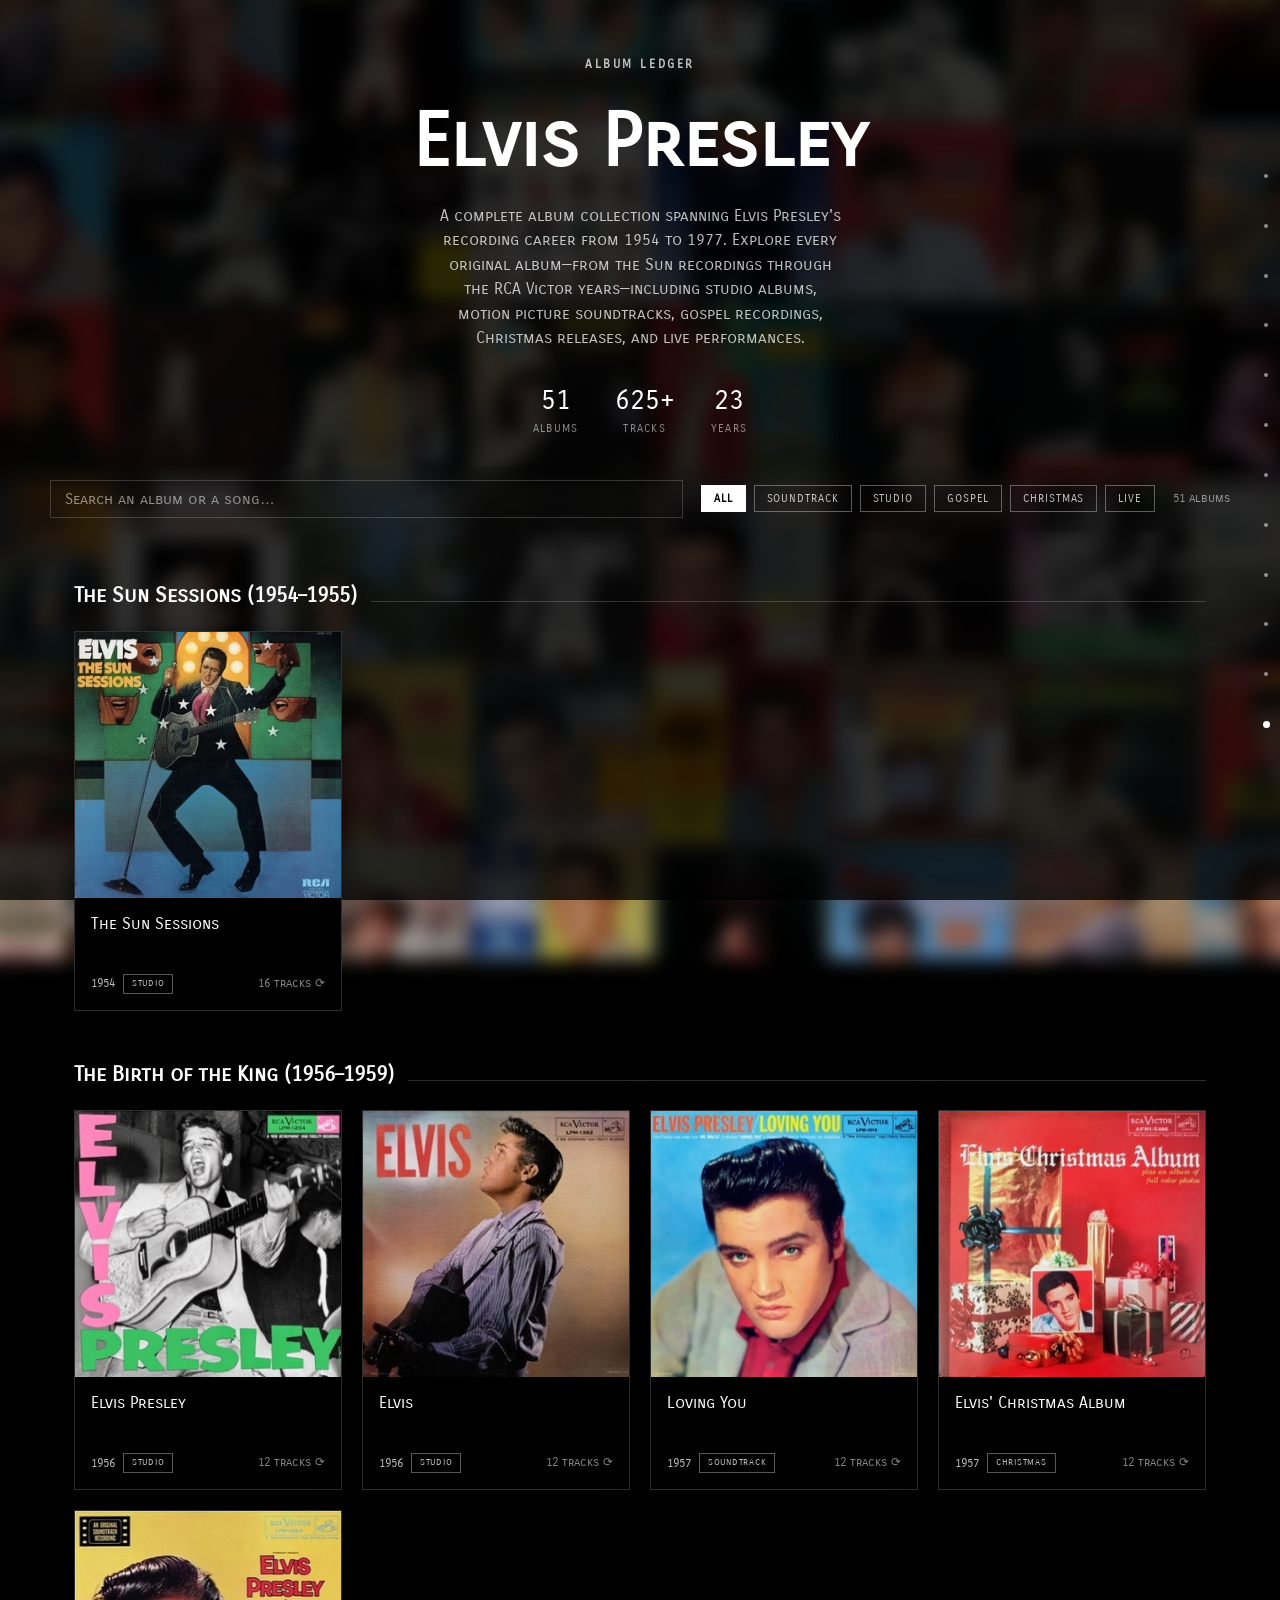
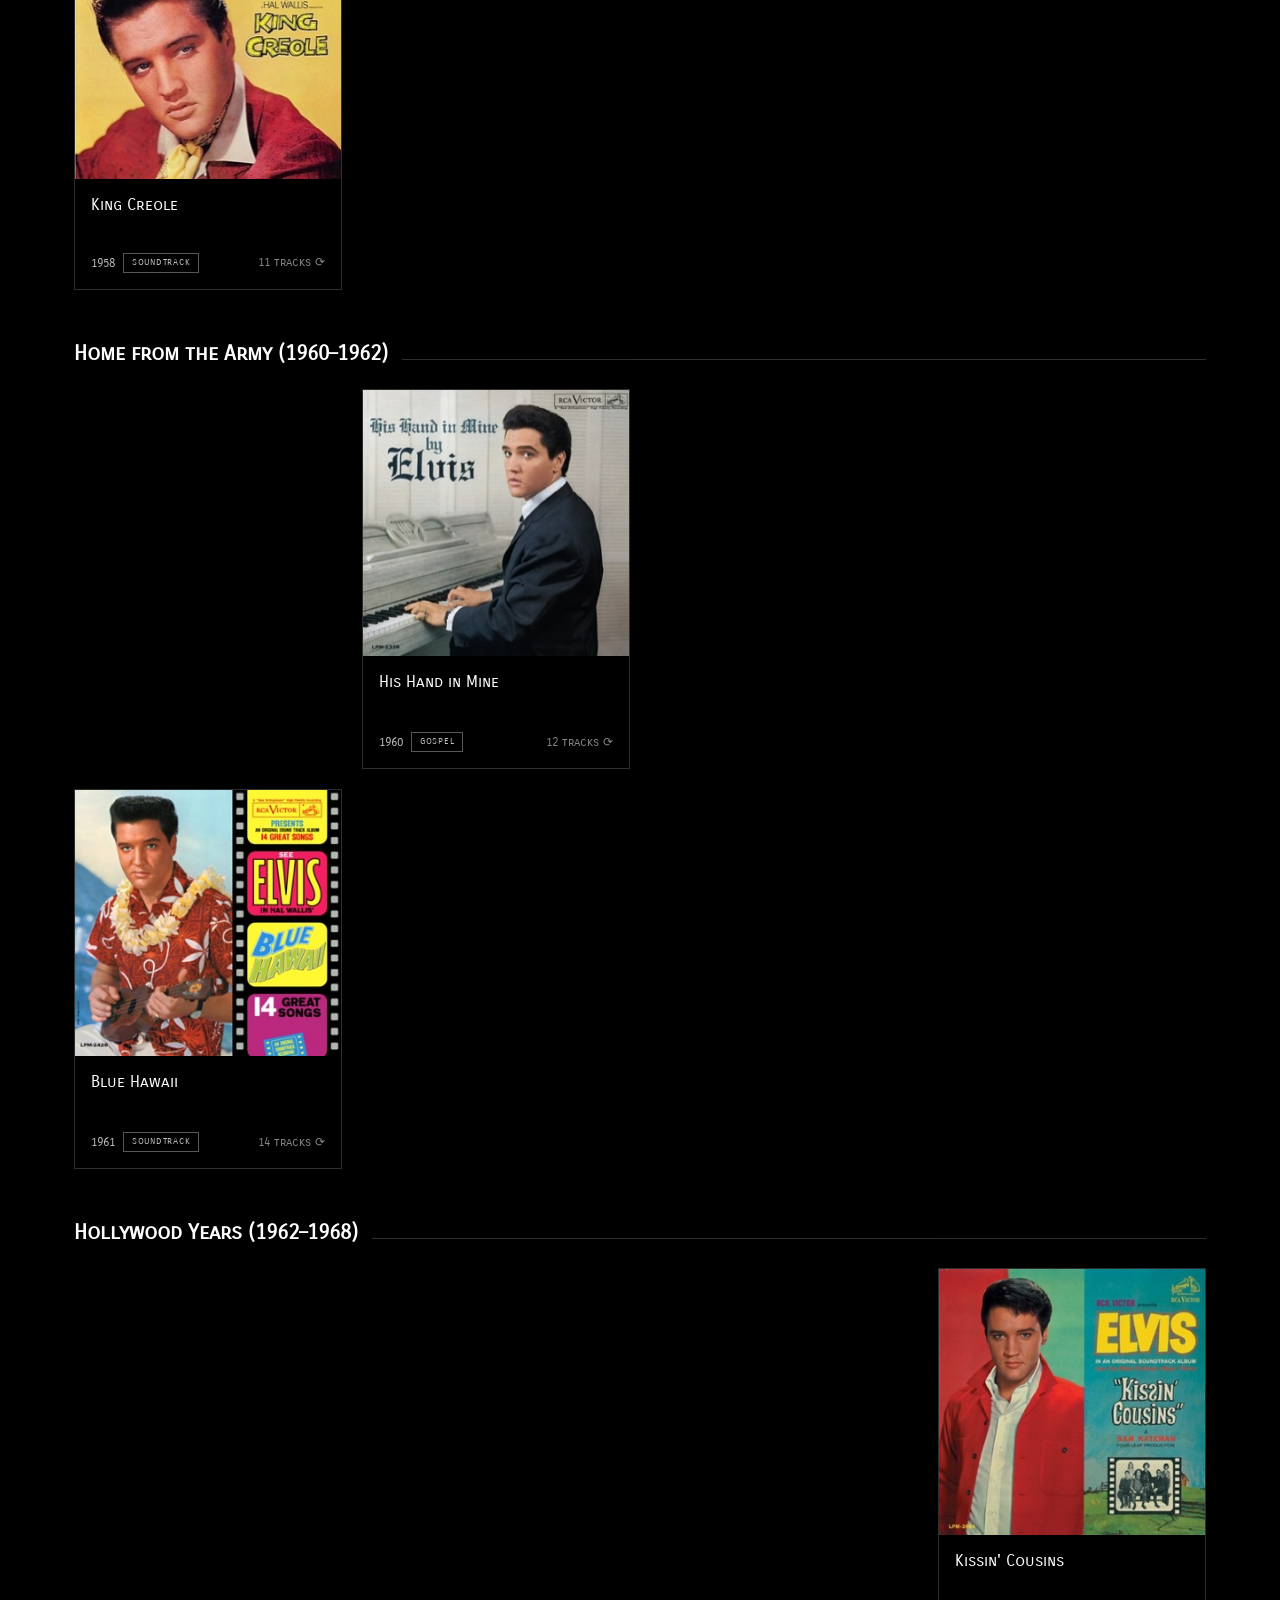
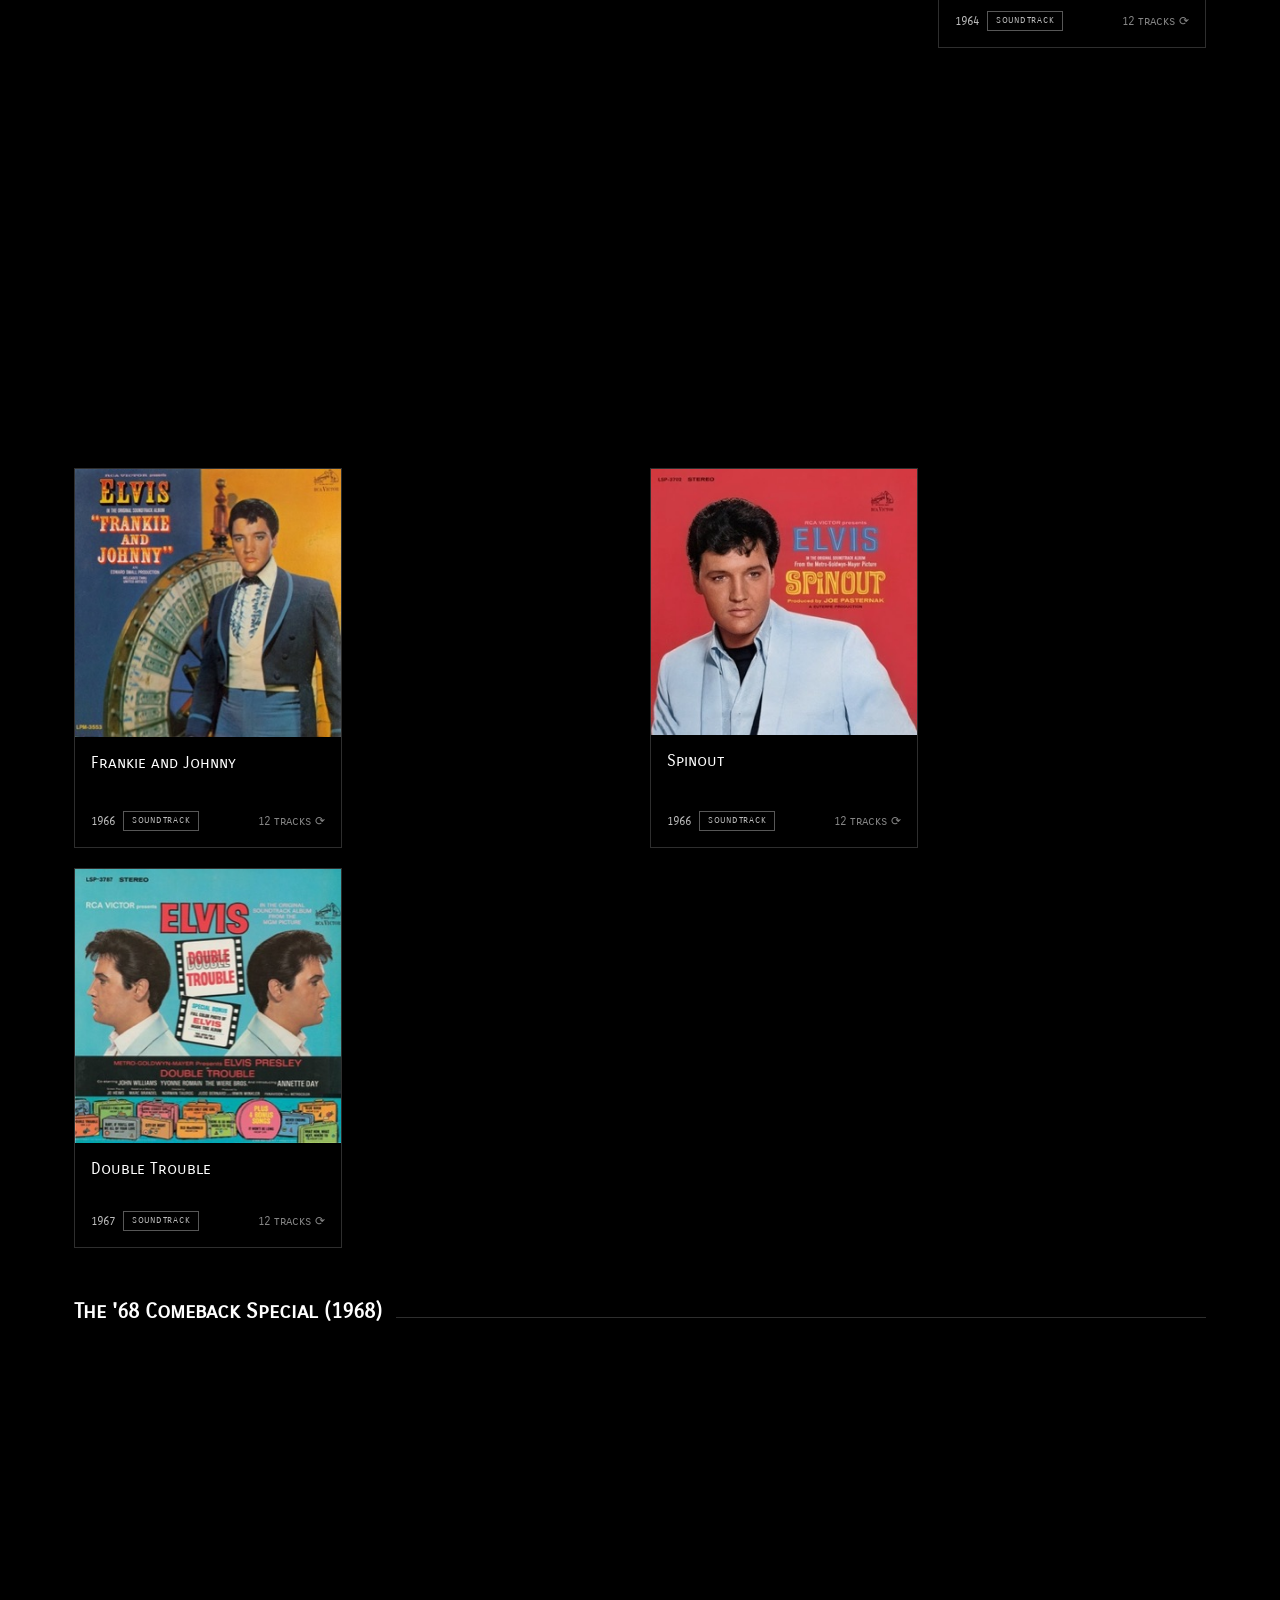
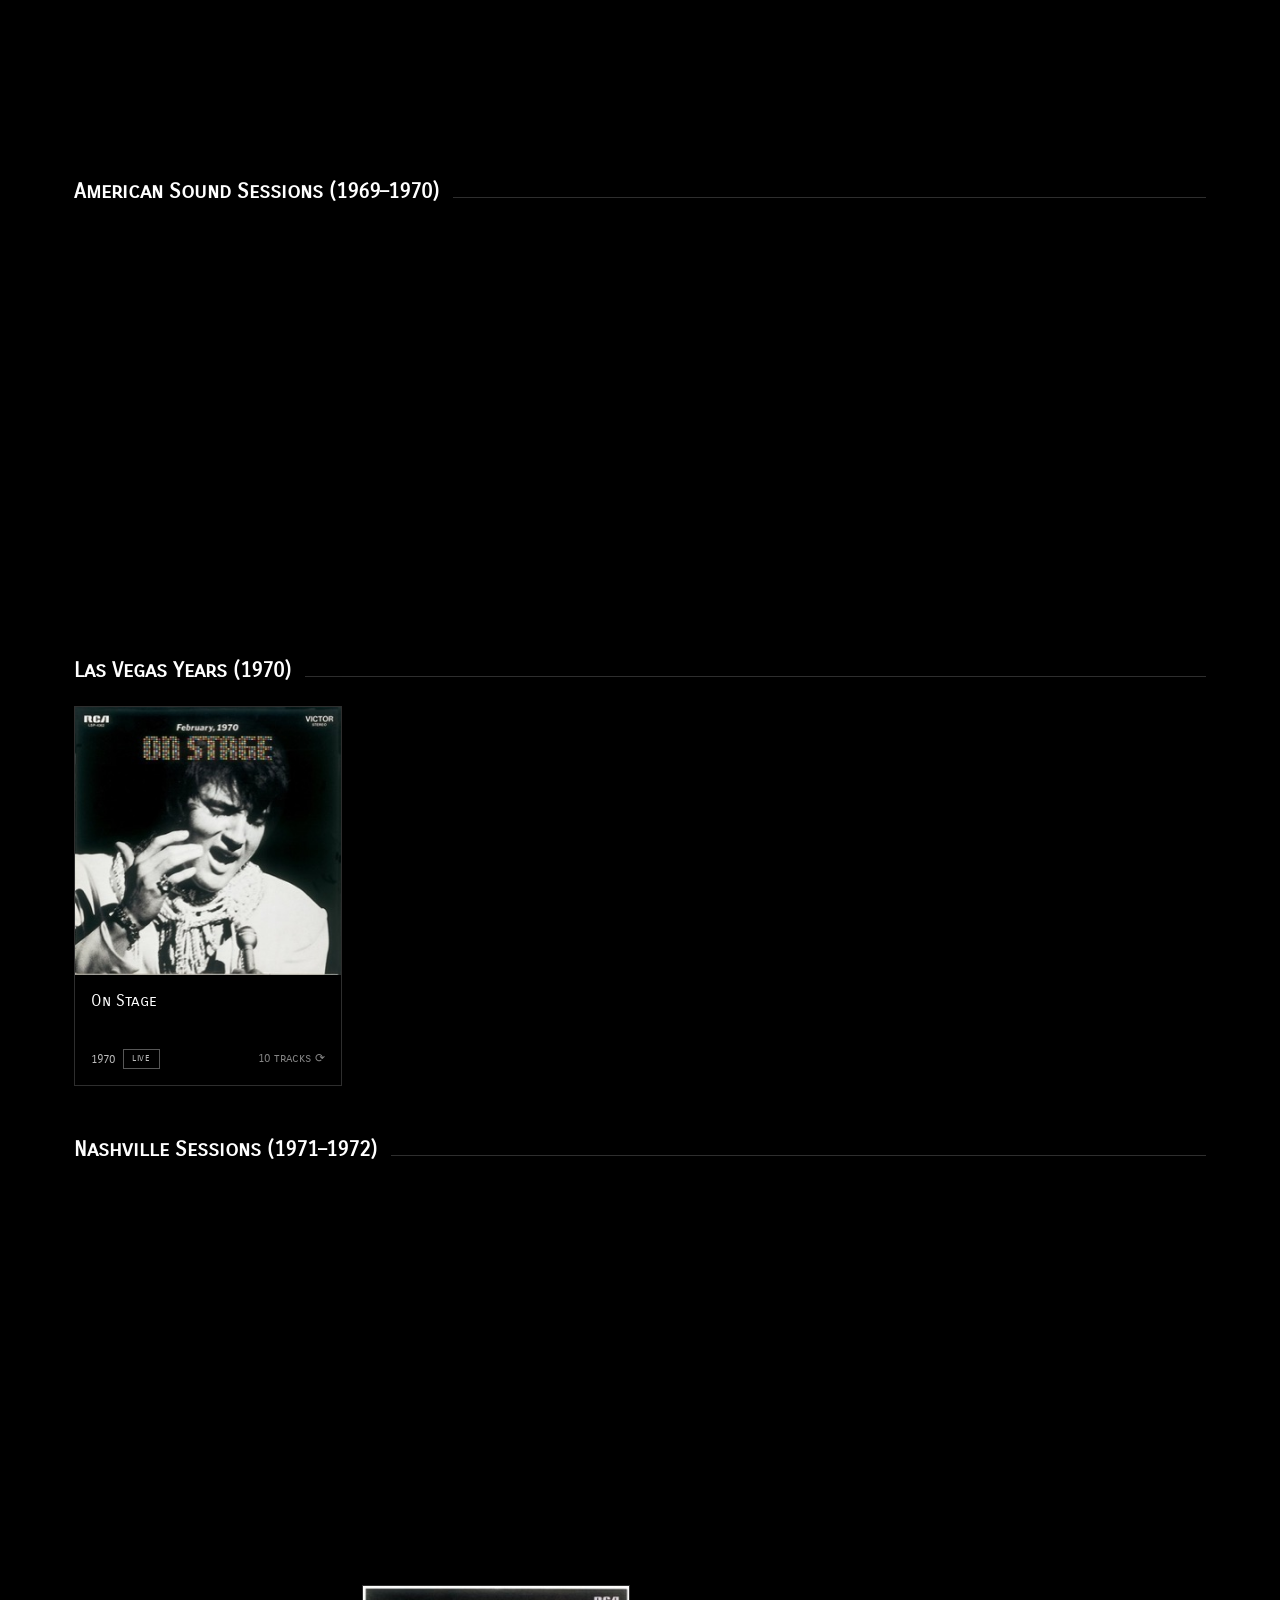
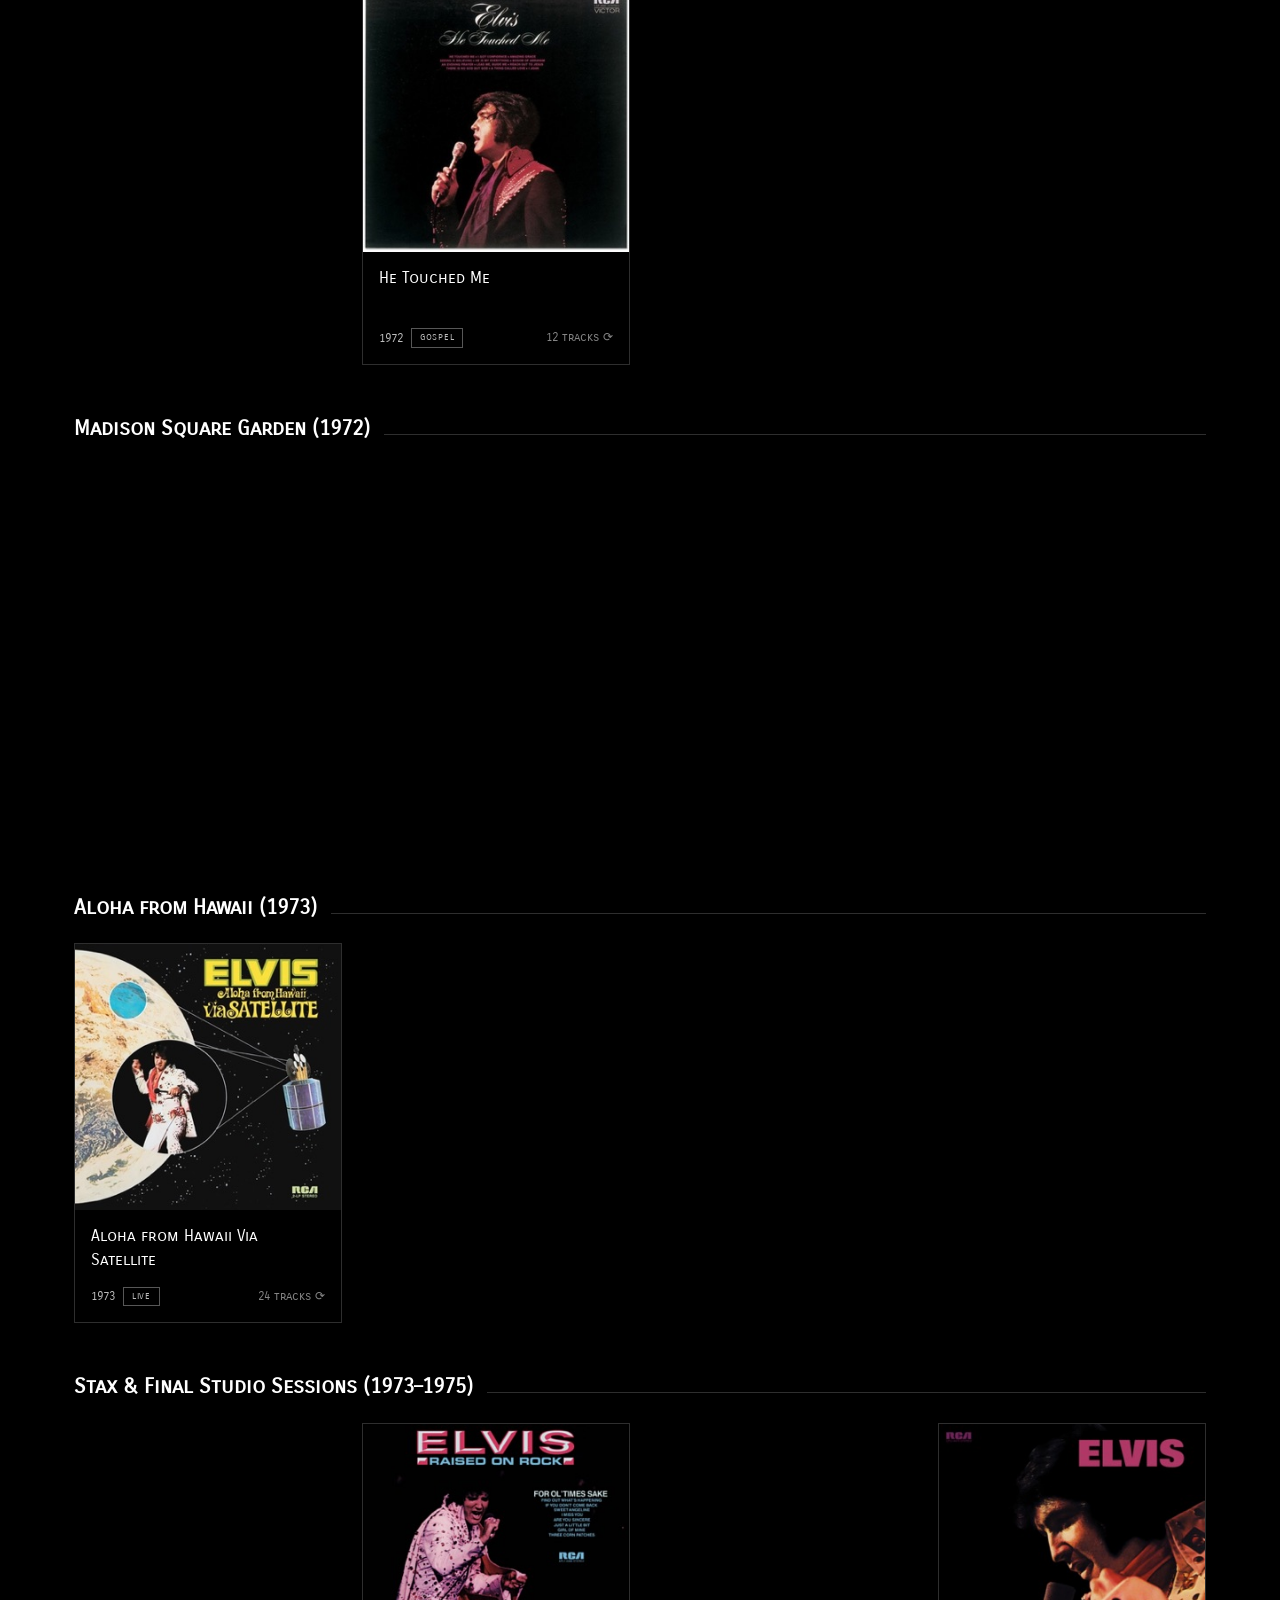
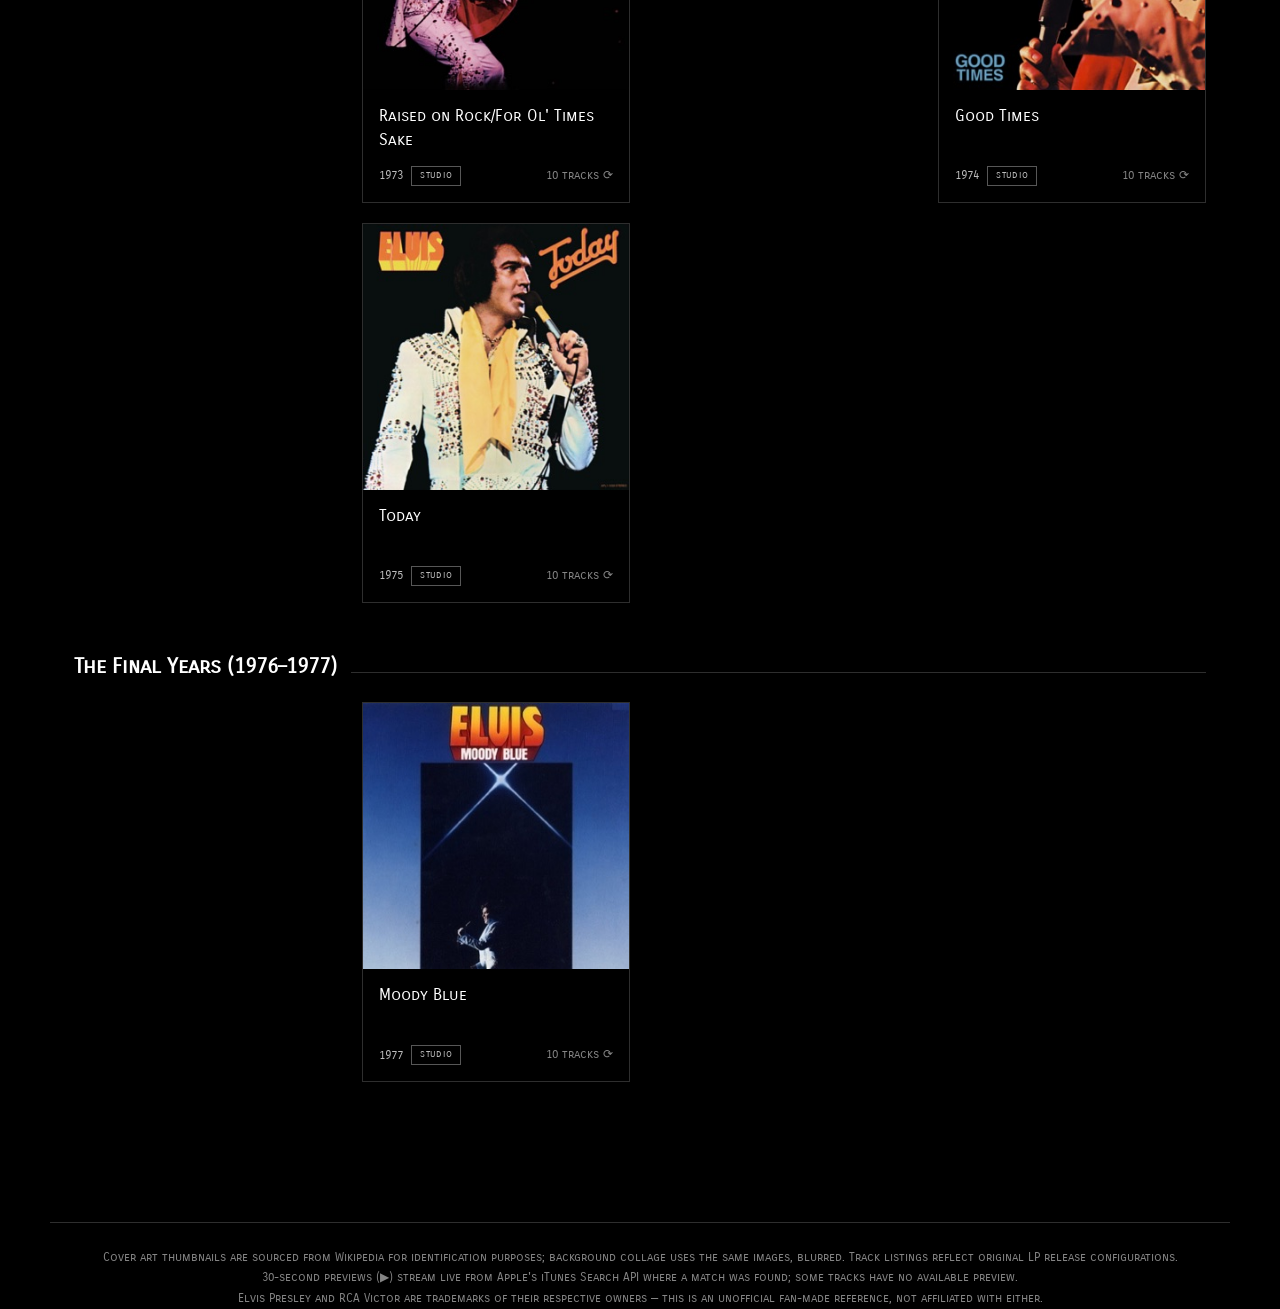
==== commit 3181a042: "Replace era list/strip with a press-and-drag scrubber bar Redesign the era nav entirely: instead of " ====
--- a/index.html
+++ b/index.html
@@ -34,6 +34,7 @@
 </div>
 
 <nav class="era-nav" id="eraNav" aria-label="Jump to era"></nav>
+<div class="era-nav-label" id="eraNavLabel" hidden></div>
 
 <div class="wrap">
   <div id="eras"></div>
--- a/css/styles.css
+++ b/css/styles.css
@@ -20,7 +20,7 @@
   }
 
   *{box-sizing:border-box;}
-  html,body{margin:0;padding:0;}
+  html,body{margin:0;padding:0; overflow-x:hidden;}
   body{
     background:#000;
     color:var(--ink);
@@ -32,7 +32,7 @@
 
   /* ---------- Background collage ---------- */
   .bg-collage{
-    position:fixed; inset:-30px; z-index:-2;
+    position:fixed; inset:-30px; z-index:-2; overflow:hidden;
     display:grid; grid-auto-rows:170px; gap:0;
     filter:blur(9px) brightness(0.8) saturate(1.05);
     transform:scale(1.06);
@@ -75,9 +75,8 @@
   /* ---------- Controls ---------- */
   .controls{
     position:sticky; top:0; z-index:20;
-    background:rgba(0,0,0,0.9);
+    background:transparent;
     backdrop-filter:blur(8px);
-    border-bottom:1px solid var(--line);
     padding:14px 24px;
   }
   .controls-inner{
@@ -89,7 +88,7 @@
   }
   .search input{
     width:100%; padding:9px 14px; font-size:0.92rem;
-    background:#000; border:1px solid var(--line); border-radius:0;
+    background:transparent; border:1px solid var(--line); border-radius:0;
     color:#fff; font-family:var(--font-body);
   }
   .search input::placeholder{color:var(--ink-faint);}
@@ -130,31 +129,43 @@
   .result-count{font-size:0.78rem; color:var(--ink-faint); white-space:nowrap;}
 
   /* ---------- Era sections ---------- */
-  .era{margin-top:48px;}
+  .era{margin-top:48px; scroll-margin-top:84px;}
   .era-head{
     display:flex; align-items:baseline; gap:14px; margin-bottom:20px;
   }
   .era-head h2{
-    font-family:var(--font-display); font-size:1.3rem; margin:0; white-space:nowrap; color:#fff;
+    font-family:var(--font-display); font-size:1.3rem; margin:0; color:#fff;
   }
   .era-head::after{
     content:""; flex:1; height:1px; background:var(--line);
   }
 
+  /* Slim vertical scrubber pinned to the right edge, in the same spot as a native scrollbar.
+     Press/drag along it to jump between eras; a floating label shows the era under the pointer. */
   .era-nav{
-    position:fixed; right:18px; top:50%; transform:translateY(-50%);
-    z-index:15; max-height:64vh; overflow-y:auto;
-    display:flex; flex-direction:column; gap:1px;
-    padding:4px 0 4px 14px; border-left:1px solid var(--line);
+    position:fixed; right:4px; top:50%; transform:translateY(-50%);
+    width:20px; height:min(70vh, 640px); z-index:30;
+    display:flex; flex-direction:column; justify-content:space-between; align-items:center;
+    padding:16px 0; touch-action:none; cursor:pointer;
   }
   .era-nav a{
-    display:block; padding:6px 10px; margin-left:-15px; border-left:2px solid transparent;
-    font-size:0.66rem; text-transform:uppercase; letter-spacing:0.05em; white-space:nowrap;
-    color:var(--ink-faint); text-decoration:none;
-  }
-  .era-nav a:hover, .era-nav a:focus-visible{ color:var(--ink-dim); }
-  .era-nav a.active{ color:#fff; border-left-color:#fff; }
-  @media (max-width: 1400px){ .era-nav{ display:none; } }
+    display:flex; align-items:center; justify-content:center;
+    flex:1; width:100%; text-decoration:none;
+  }
+  .era-tick{
+    width:4px; height:4px; border-radius:50%; background:var(--ink-faint);
+    transition:width .15s ease, height .15s ease, background .15s ease;
+  }
+  .era-nav a:hover .era-tick, .era-nav a:focus-visible .era-tick{ background:var(--ink-dim); }
+  .era-nav a.active .era-tick{ width:7px; height:7px; background:#fff; }
+
+  .era-nav-label{
+    position:fixed; z-index:31; transform:translateY(-50%);
+    background:#fff; color:#000; font-family:var(--font-display); font-weight:700;
+    font-size:0.82rem; padding:7px 14px; white-space:nowrap; pointer-events:none;
+    box-shadow:var(--shadow);
+  }
+  .era-nav-label[hidden]{ display:none; }
 
   .grid{
     display:grid; grid-template-columns:repeat(auto-fill, minmax(230px,1fr)); gap:20px;
@@ -332,4 +343,13 @@
     font-size:0.8rem; line-height:1; padding:0;
   }
   .np-close:hover, .np-close:focus-visible{background:#fff; color:#000; border-color:#fff;}
+
+  /* ---------- Mobile tap targets ---------- */
+  @media (max-width: 640px){
+    .chip{ padding:9px 14px; }
+    .play-btn{ width:32px; height:32px; }
+    .np-playpause{ width:38px; height:38px; }
+    .np-close{ width:32px; height:32px; font-size:0.9rem; }
+    .hero{ padding:40px 20px 20px; }
+  }
 </style>
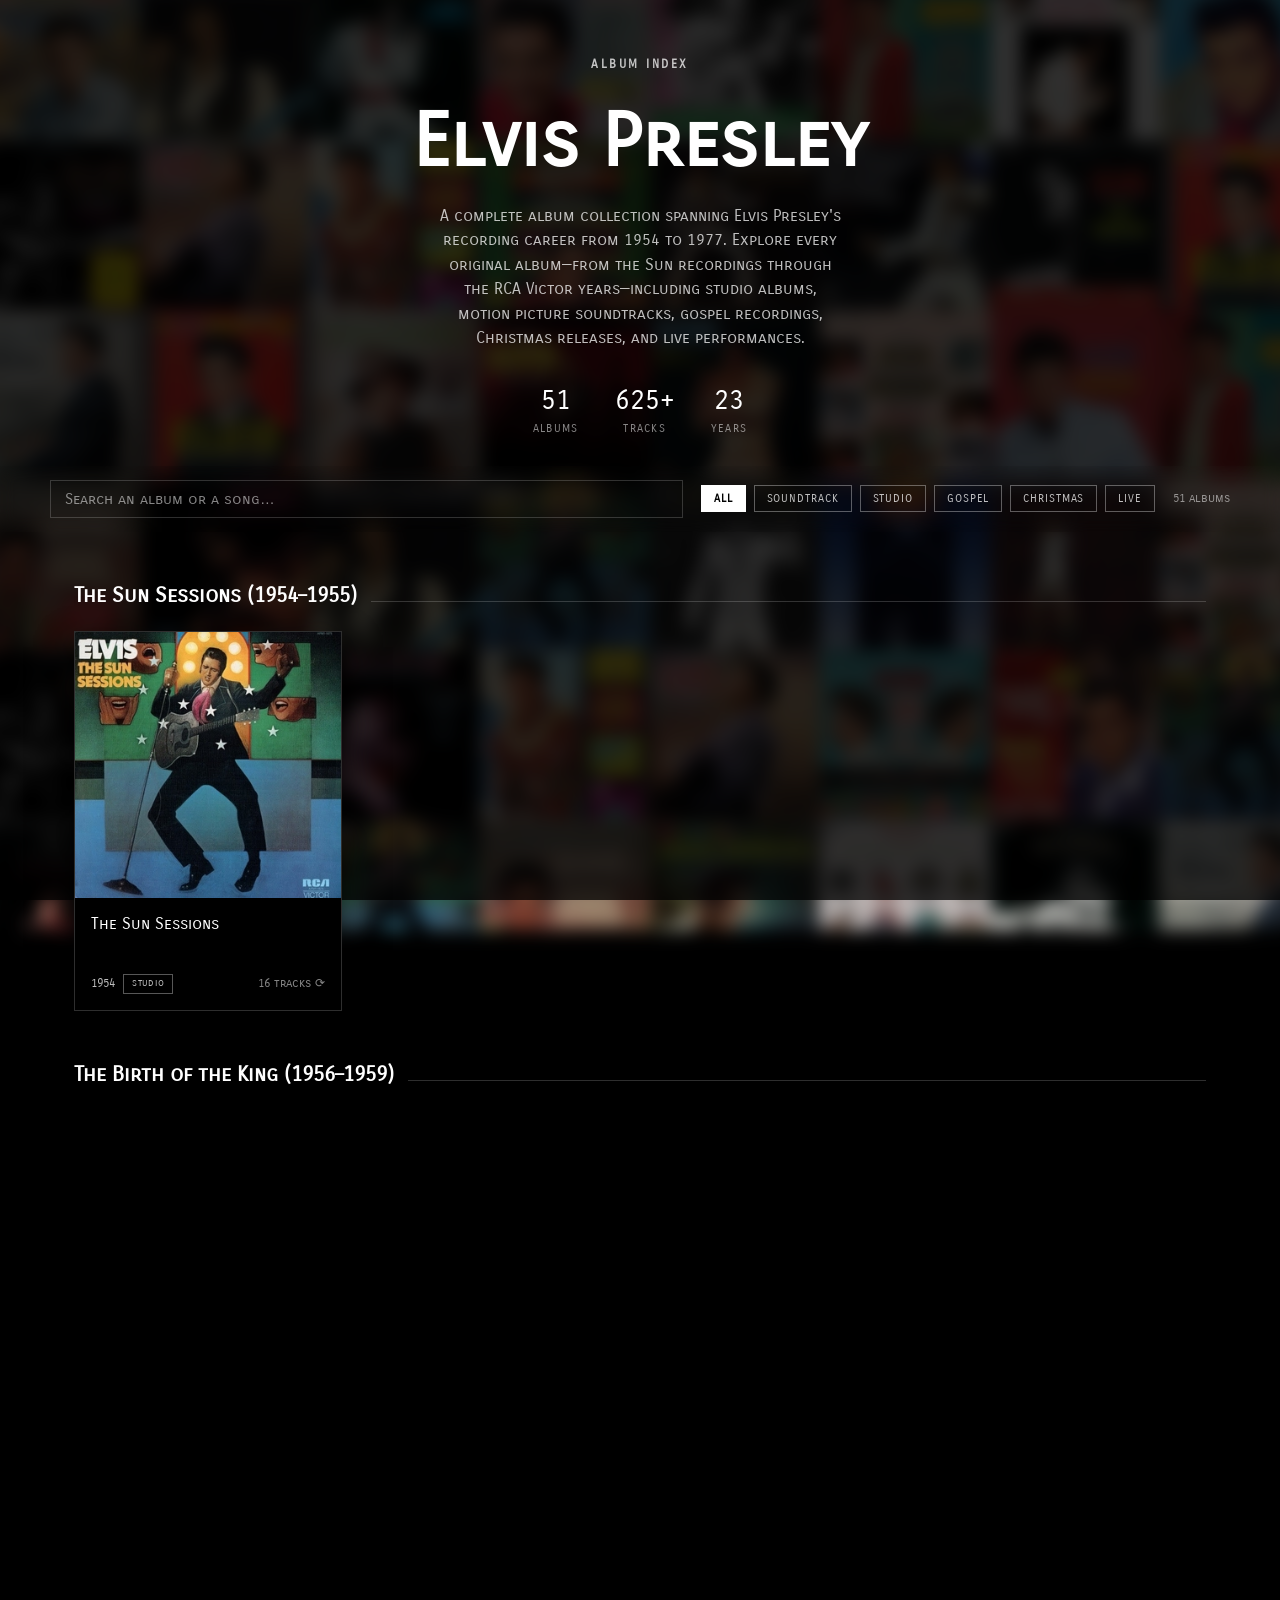
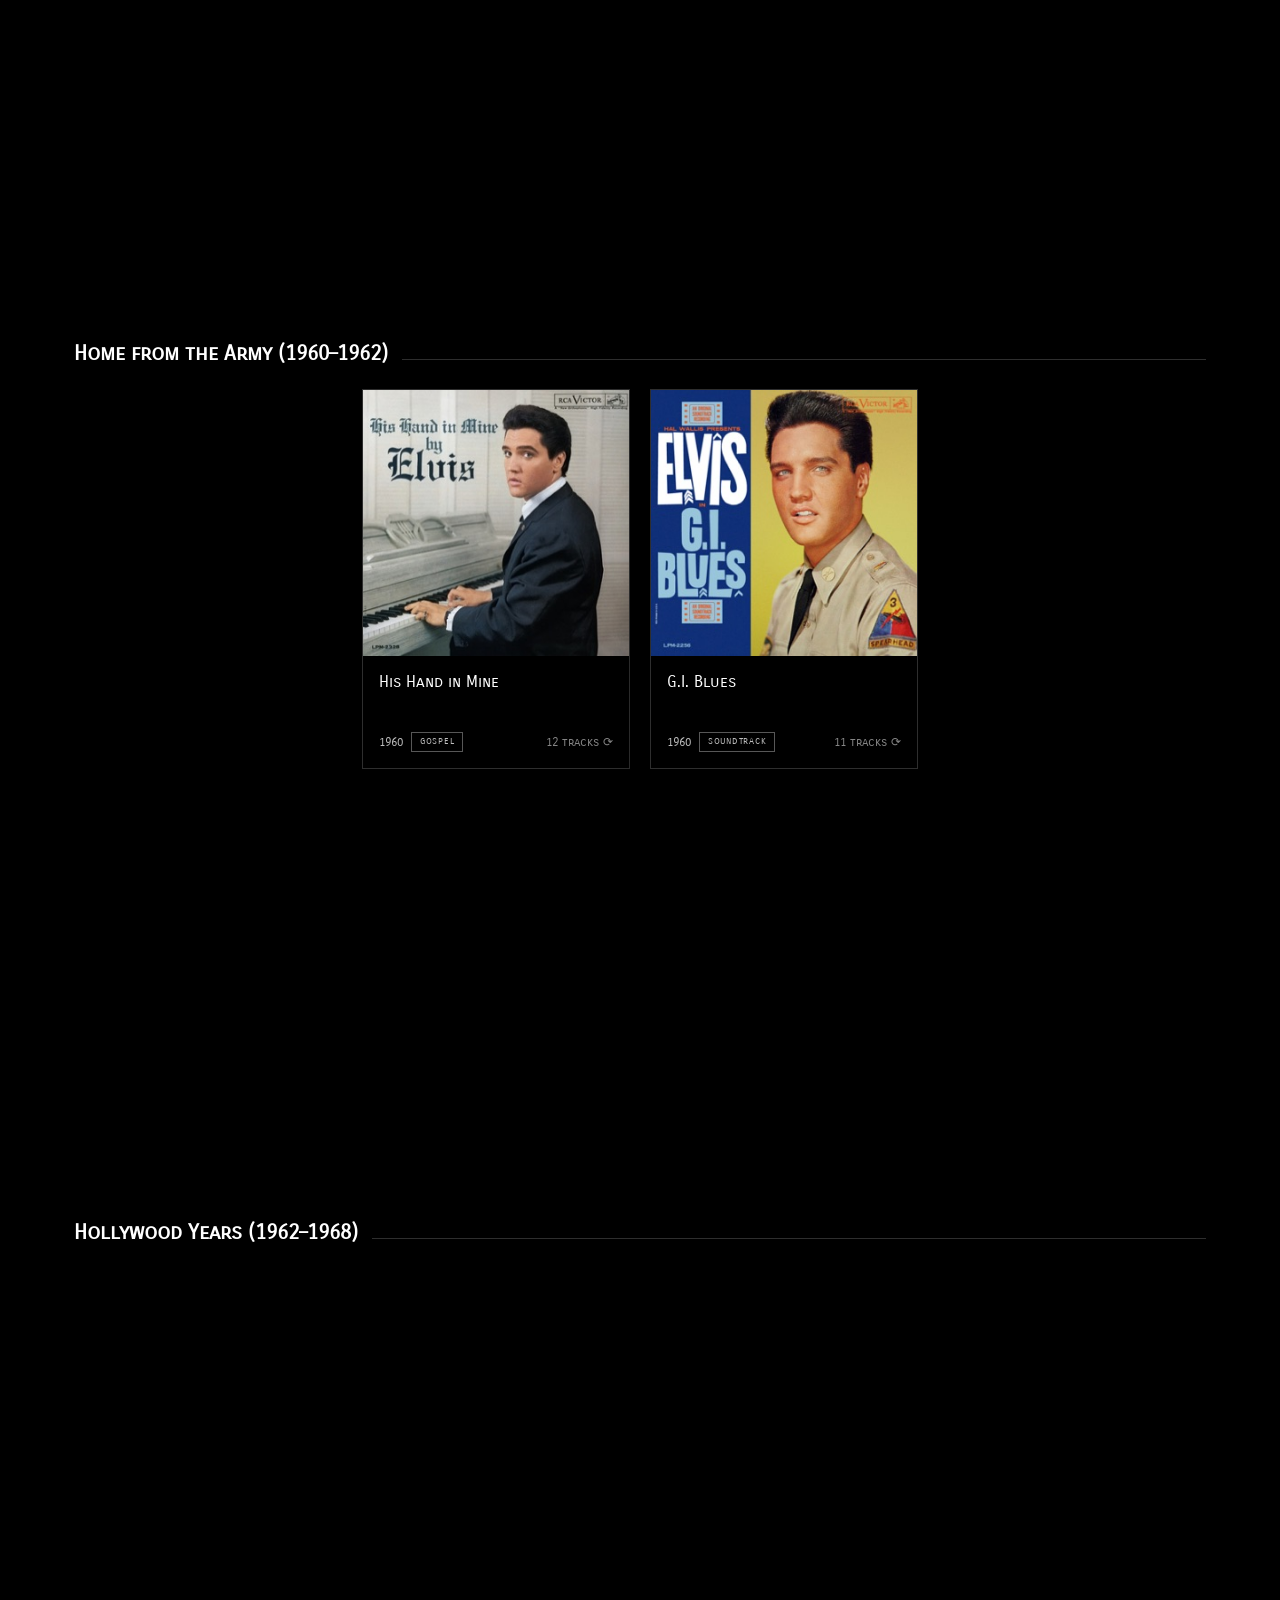
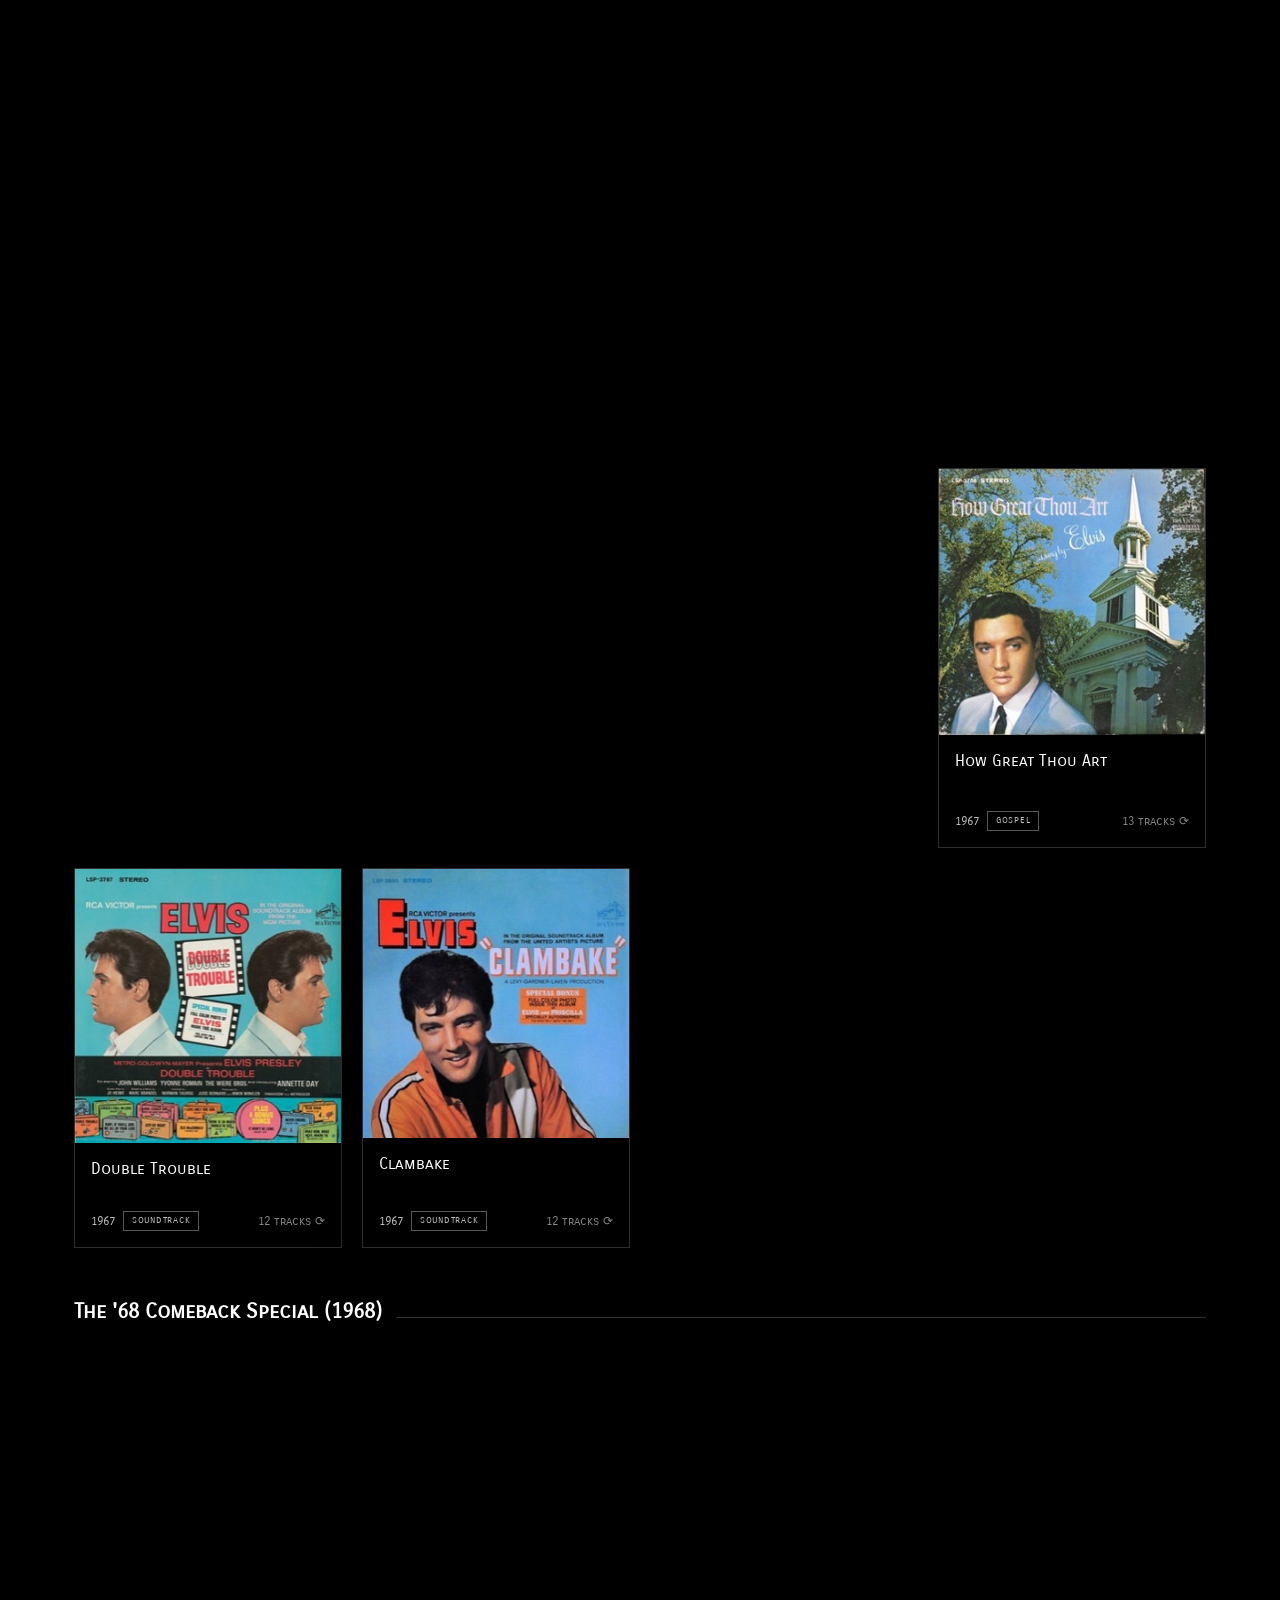
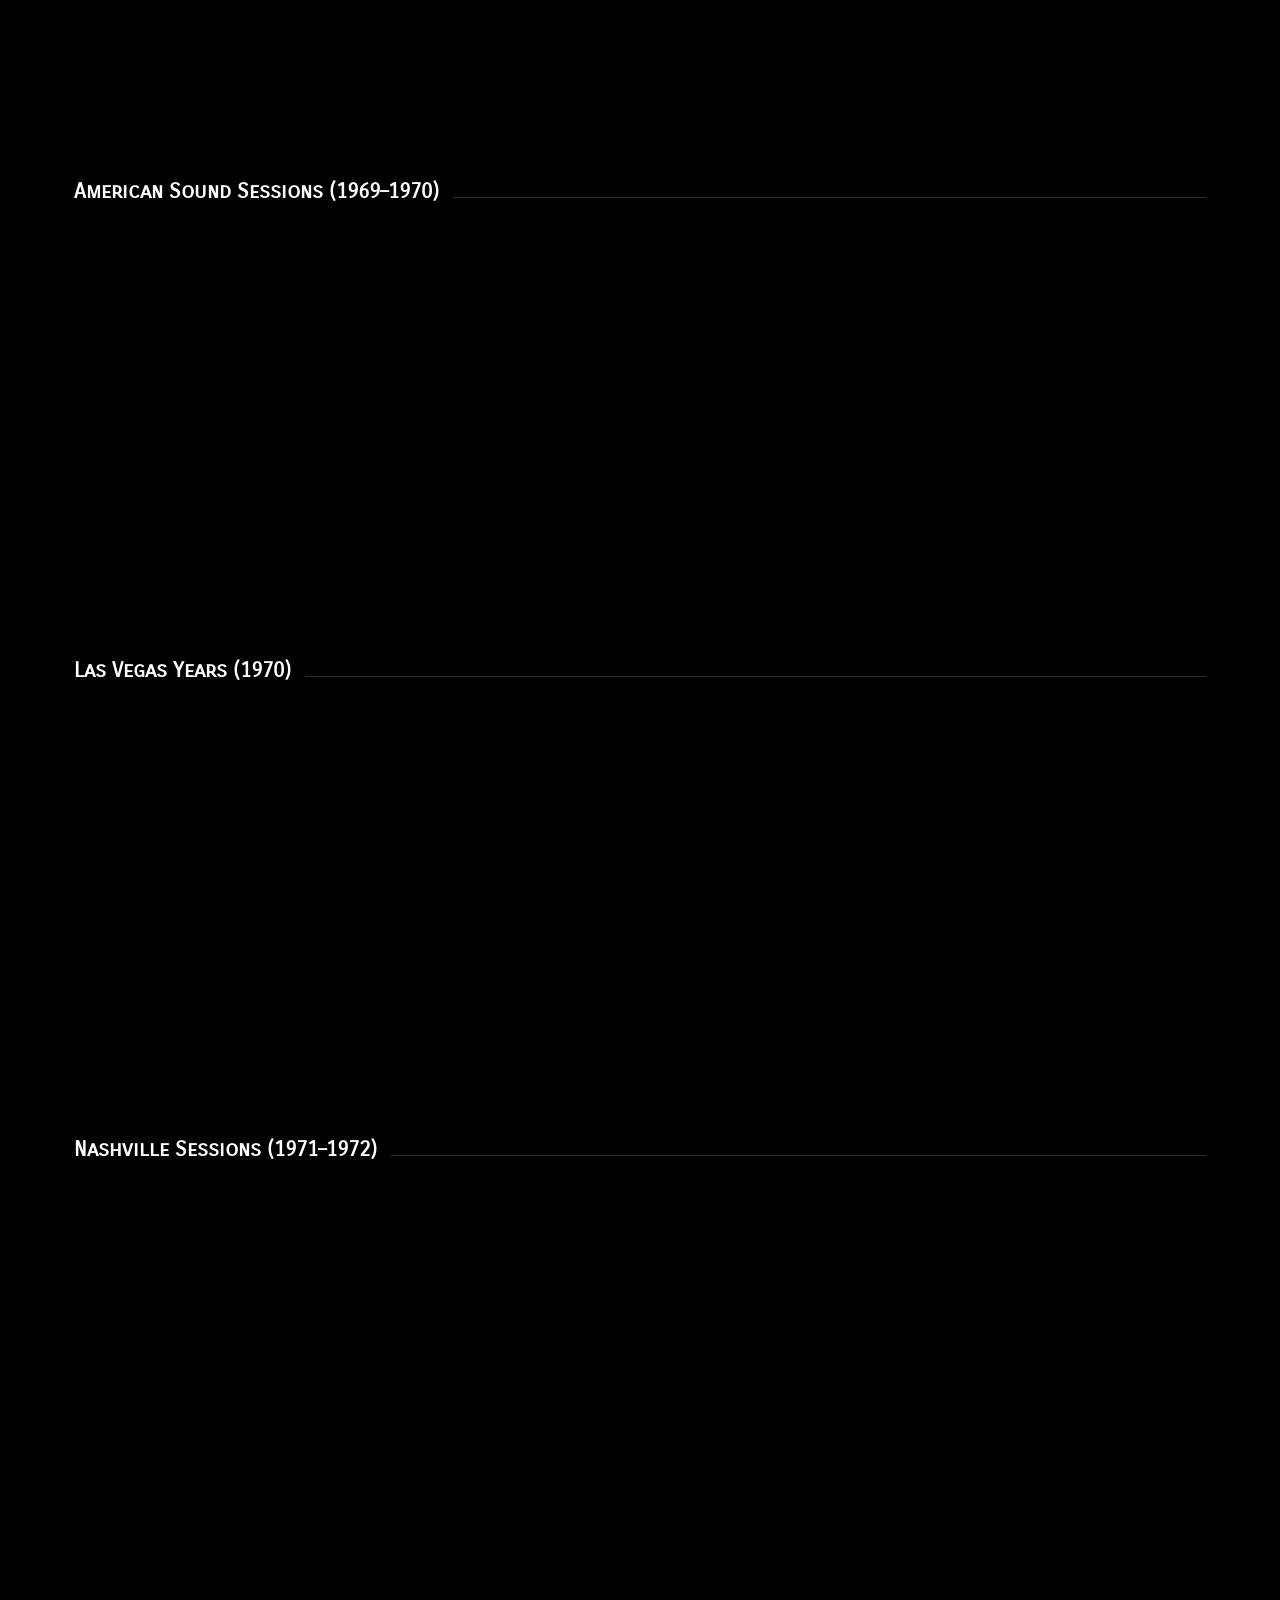
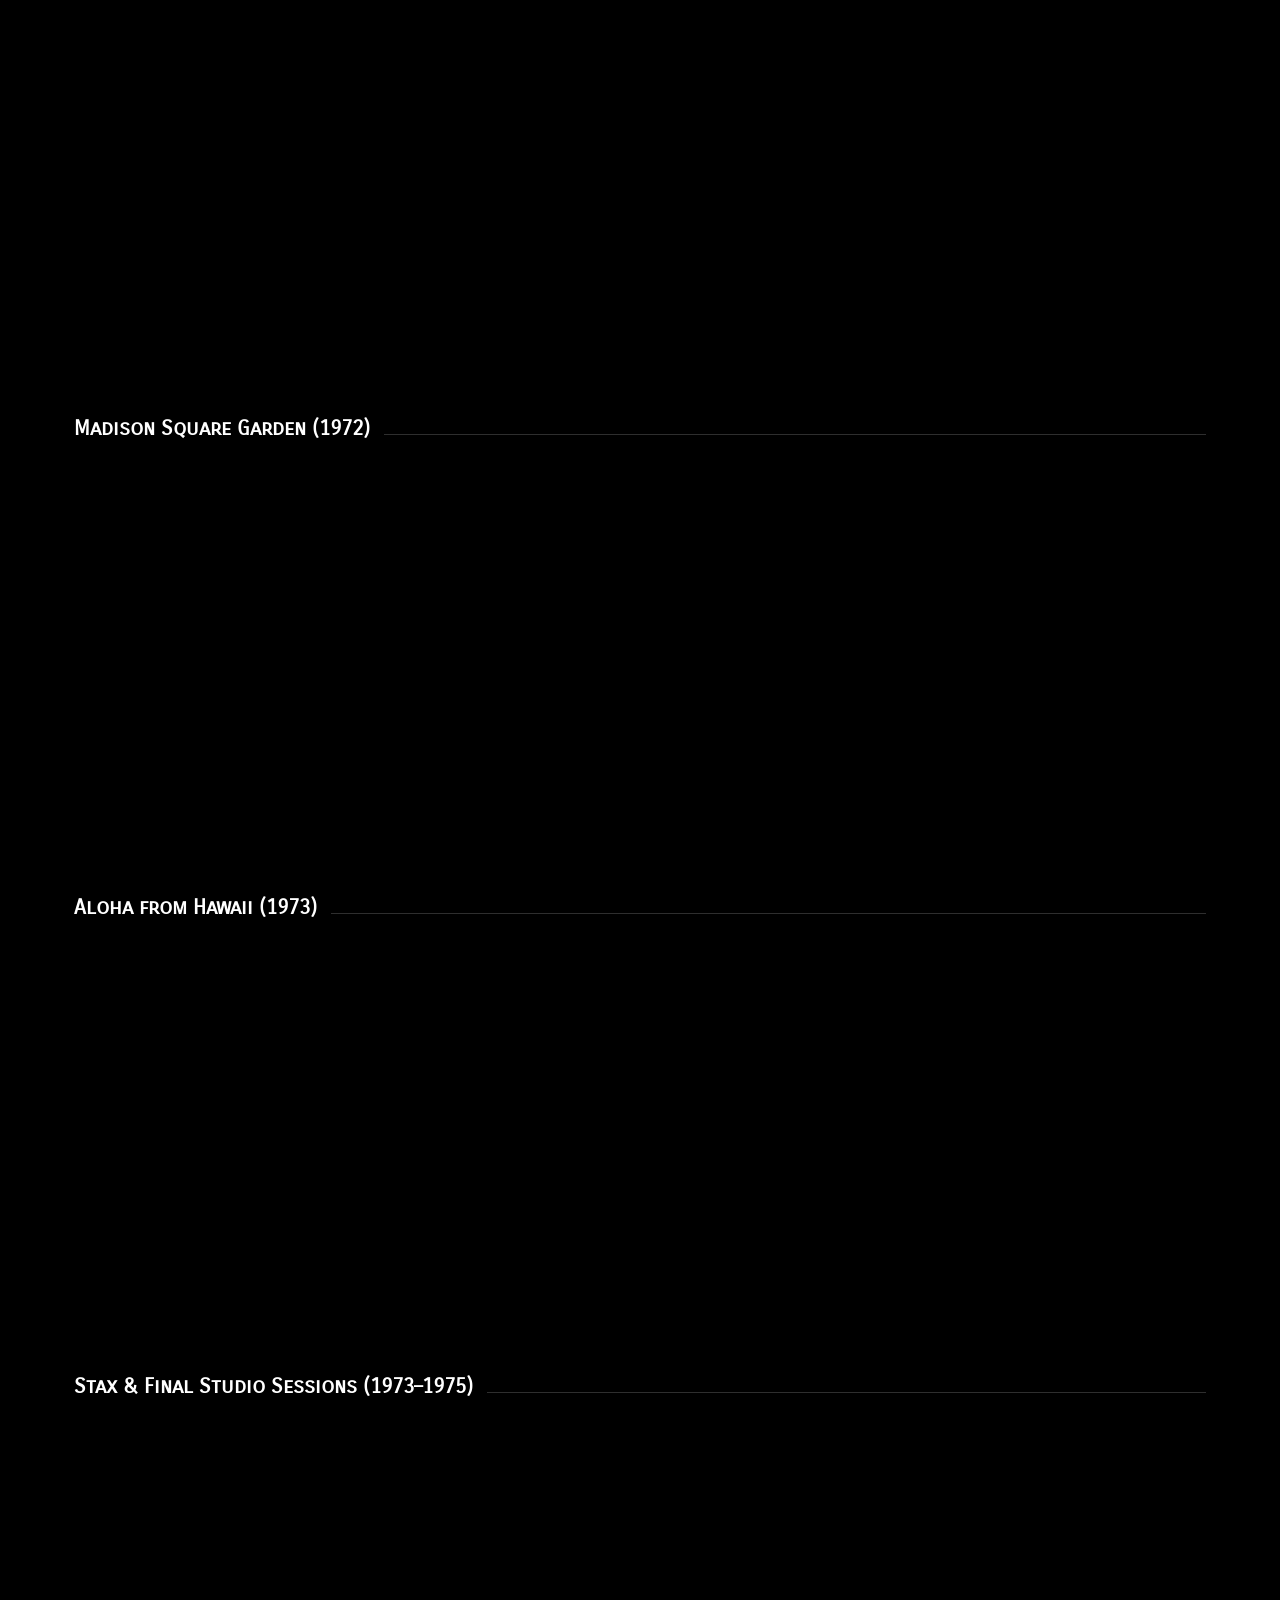
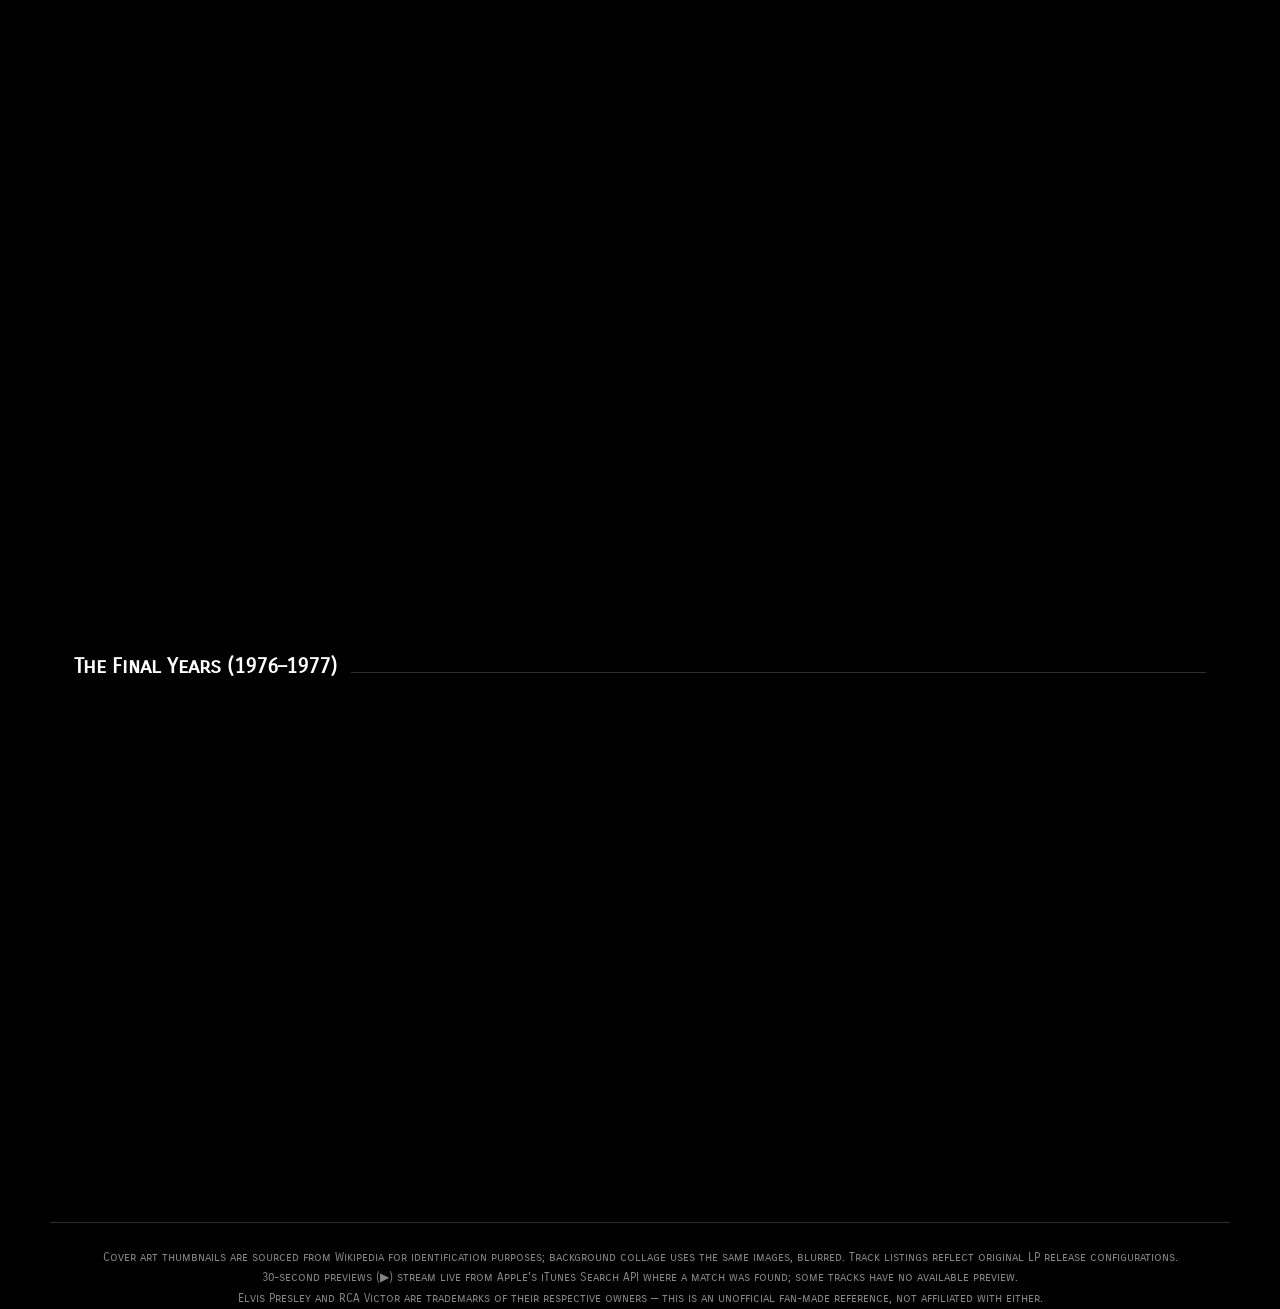
==== commit 60f166ed: "Animate background collage, show full covers, rename eyebrow text Background collage rework: - Remov" ====
--- a/index.html
+++ b/index.html
@@ -11,7 +11,7 @@
 <div class="bg-scrim" aria-hidden="true"></div>
 
 <header class="hero">
-  <div class="eyebrow">Album Ledger</div>
+  <div class="eyebrow">Album Index</div>
   <h1>Elvis Presley</h1>
   <p class="sub">A complete album collection spanning Elvis Presley's recording career from 1954 to 1977. Explore every original album—from the Sun recordings through the RCA Victor years—including studio albums, motion picture soundtracks, gospel recordings, Christmas releases, and live performances.</p>
   <div class="stats">
--- a/css/styles.css
+++ b/css/styles.css
@@ -20,7 +20,7 @@
   }
 
   *{box-sizing:border-box;}
-  html,body{margin:0;padding:0; overflow-x:hidden;}
+  html,body{margin:0;padding:0; overflow-x:hidden; overscroll-behavior-x:none; width:100%;}
   body{
     background:#000;
     color:var(--ink);
@@ -33,11 +33,23 @@
   /* ---------- Background collage ---------- */
   .bg-collage{
     position:fixed; inset:-30px; z-index:-2; overflow:hidden;
-    display:grid; grid-auto-rows:170px; gap:0;
+    display:flex; flex-direction:column; gap:0;
     filter:blur(9px) brightness(0.8) saturate(1.05);
-    transform:scale(1.06);
-  }
-  .bg-collage img{width:100%; height:100%; object-fit:cover; display:block;}
+    animation:bg-drift 46s ease-in-out infinite;
+  }
+  .bg-row{
+    display:flex; flex:none; height:170px; width:max-content;
+    will-change:transform;
+  }
+  .bg-row img{width:170px; height:170px; object-fit:cover; display:block; flex:none;}
+  .bg-row.dir-left{ animation-name:bg-scroll-left; animation-timing-function:linear; animation-iteration-count:infinite; }
+  .bg-row.dir-right{ animation-name:bg-scroll-right; animation-timing-function:linear; animation-iteration-count:infinite; }
+  @keyframes bg-scroll-left{ from{transform:translateX(0);} to{transform:translateX(-50%);} }
+  @keyframes bg-scroll-right{ from{transform:translateX(-50%);} to{transform:translateX(0);} }
+  @keyframes bg-drift{ 0%,100%{transform:translateY(0);} 50%{transform:translateY(-24px);} }
+  @media (prefers-reduced-motion: reduce){
+    .bg-collage, .bg-row{ animation:none !important; }
+  }
   .bg-scrim{position:fixed; inset:0; z-index:-1; background:rgba(0,0,0,0.76);}
 
   .wrap{max-width:1180px; margin:0 auto; padding:0 24px 80px; position:relative;}
@@ -140,8 +152,9 @@
     content:""; flex:1; height:1px; background:var(--line);
   }
 
-  /* Slim vertical scrubber pinned to the right edge, in the same spot as a native scrollbar.
-     Press/drag along it to jump between eras; a floating label shows the era under the pointer. */
+  /* Mobile (<=768px): slim vertical dot scrubber pinned to the right edge, in the same spot as
+     a native scrollbar. Press/drag along it to jump between eras; a floating label shows the
+     era name under the pointer. */
   .era-nav{
     position:fixed; right:4px; top:50%; transform:translateY(-50%);
     width:20px; height:min(70vh, 640px); z-index:30;
@@ -158,6 +171,7 @@
   }
   .era-nav a:hover .era-tick, .era-nav a:focus-visible .era-tick{ background:var(--ink-dim); }
   .era-nav a.active .era-tick{ width:7px; height:7px; background:#fff; }
+  .era-label-text{ display:none; }
 
   .era-nav-label{
     position:fixed; z-index:31; transform:translateY(-50%);
@@ -166,6 +180,31 @@
     box-shadow:var(--shadow);
   }
   .era-nav-label[hidden]{ display:none; }
+
+  /* Desktop (>768px): full side list of era names, fixed off the content's right edge,
+     faded in once the hero has scrolled out of view. */
+  @media (min-width: 769px){
+    .era-nav{
+      right:auto; left:calc(50% + 614px); top:82px; transform:none;
+      width:auto; height:auto; max-height:calc(100vh - 102px); overflow-y:auto; max-width:220px;
+      flex-direction:column; justify-content:flex-start; align-items:stretch;
+      padding:4px 0 4px 14px; border-left:1px solid var(--line);
+      touch-action:auto; cursor:default;
+      opacity:0; pointer-events:none; transition:opacity .25s ease;
+    }
+    .era-nav.visible{ opacity:1; pointer-events:auto; }
+    .era-nav a{
+      display:block; flex:none; padding:6px 10px; margin-left:-15px; border-left:2px solid transparent;
+      font-size:0.66rem; text-transform:uppercase; letter-spacing:0.05em; white-space:nowrap;
+      overflow:hidden; text-overflow:ellipsis;
+      color:var(--ink-faint);
+    }
+    .era-nav a:hover, .era-nav a:focus-visible{ color:var(--ink-dim); }
+    .era-nav a.active{ color:#fff; border-left-color:#fff; }
+    .era-tick{ display:none; }
+    .era-label-text{ display:inline; }
+    .era-nav-label{ display:none; }
+  }
 
   .grid{
     display:grid; grid-template-columns:repeat(auto-fill, minmax(230px,1fr)); gap:20px;
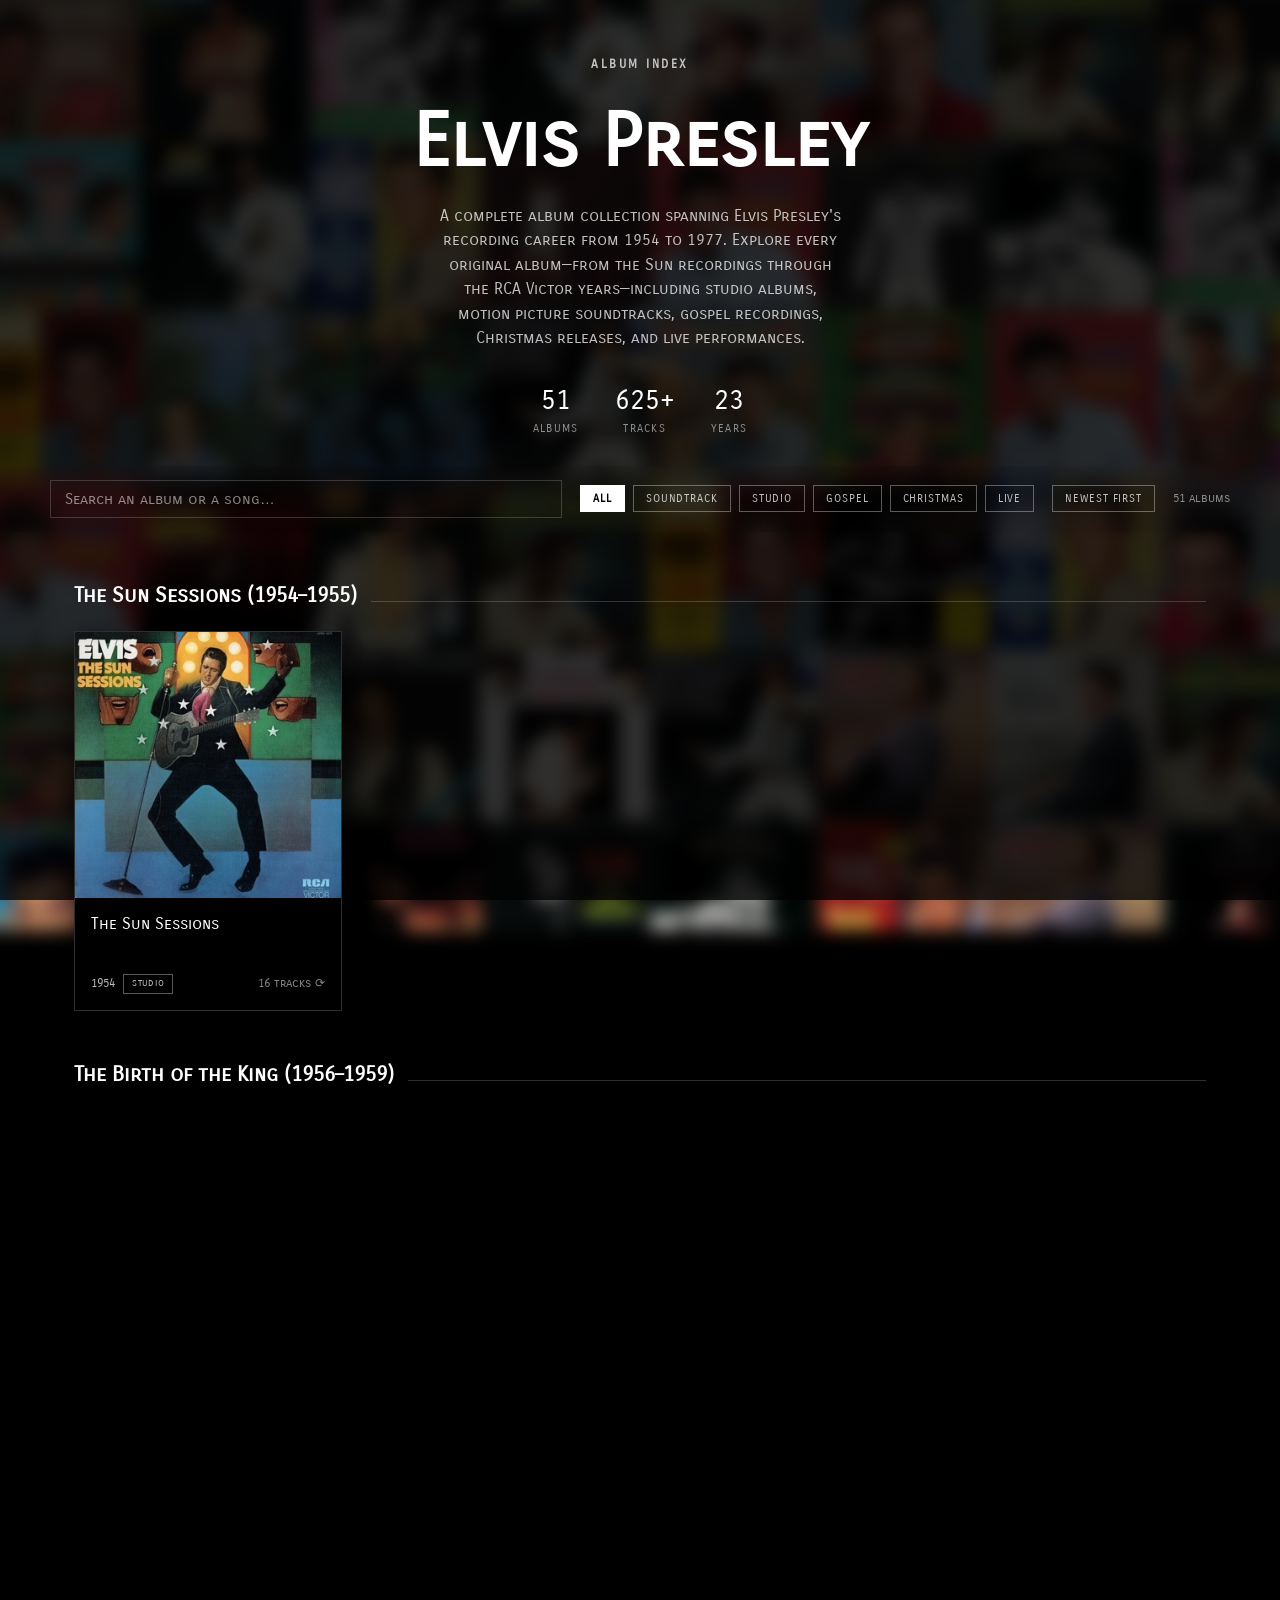
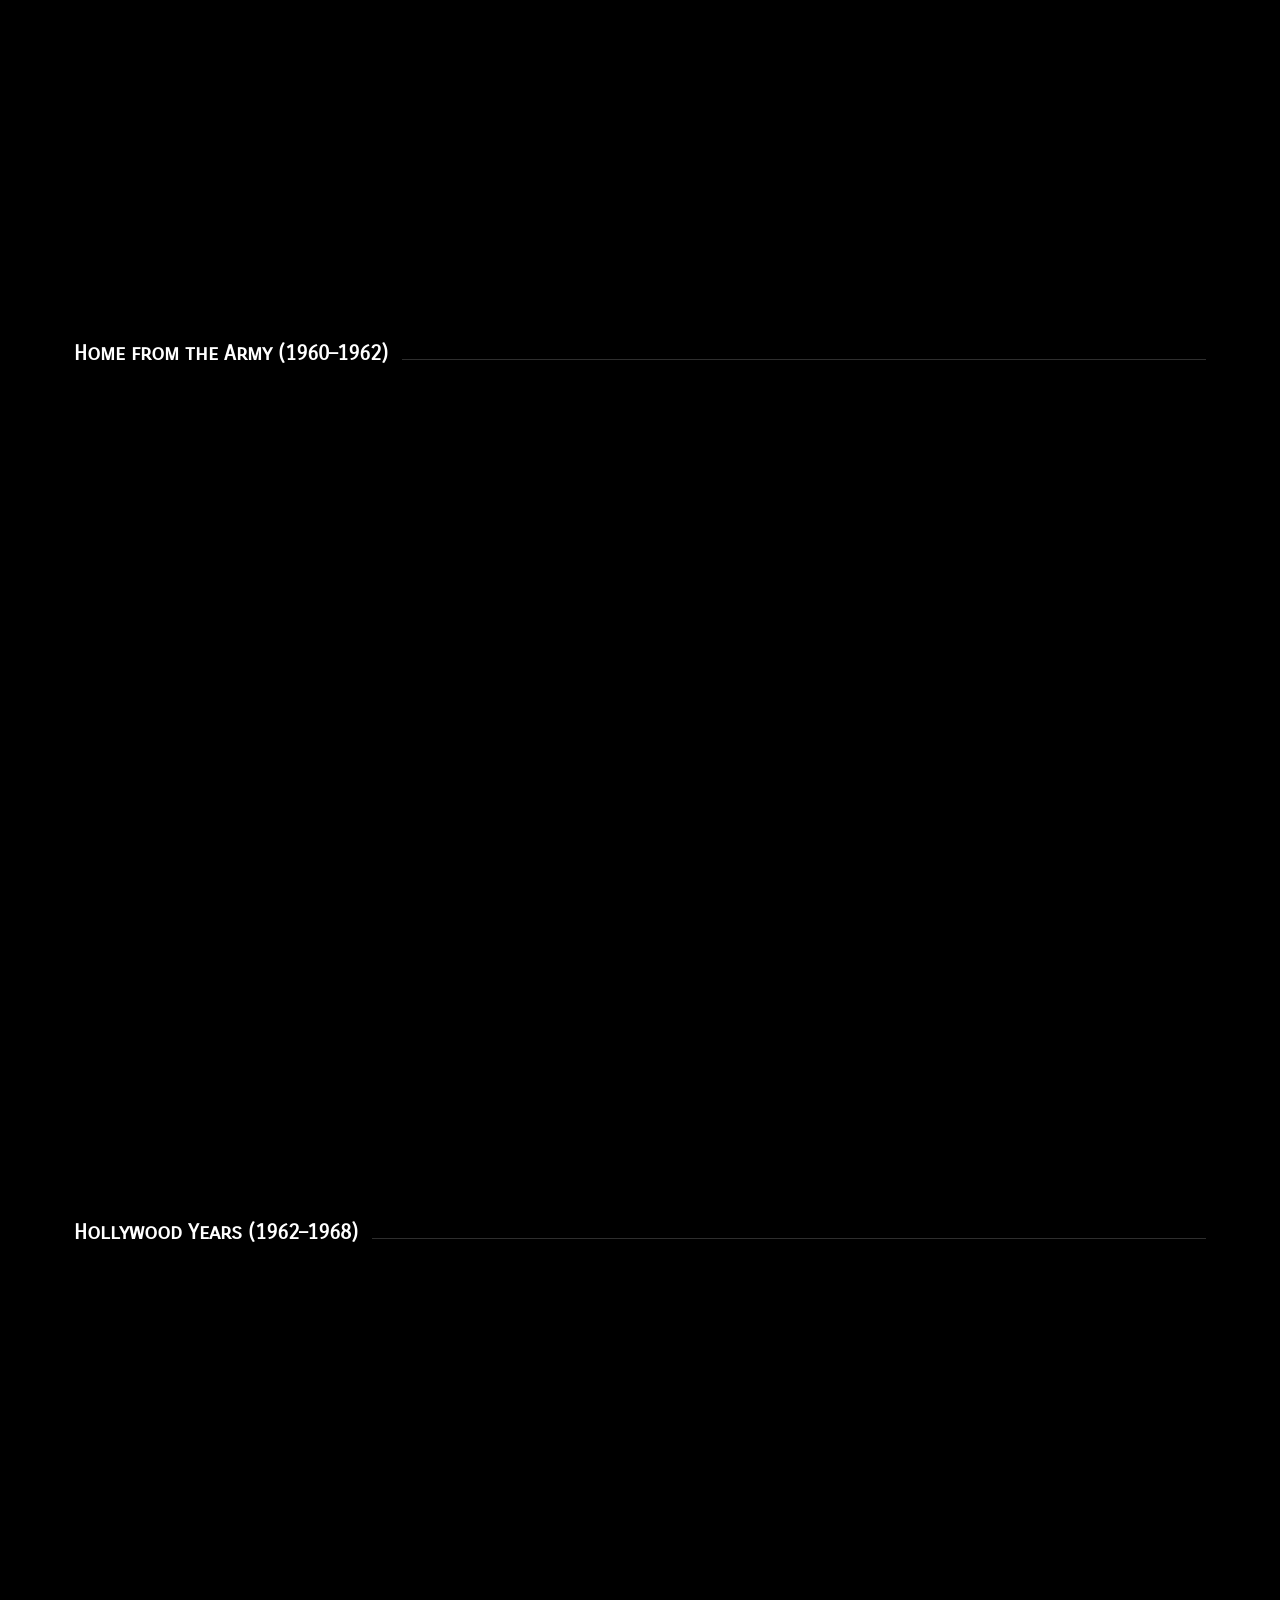
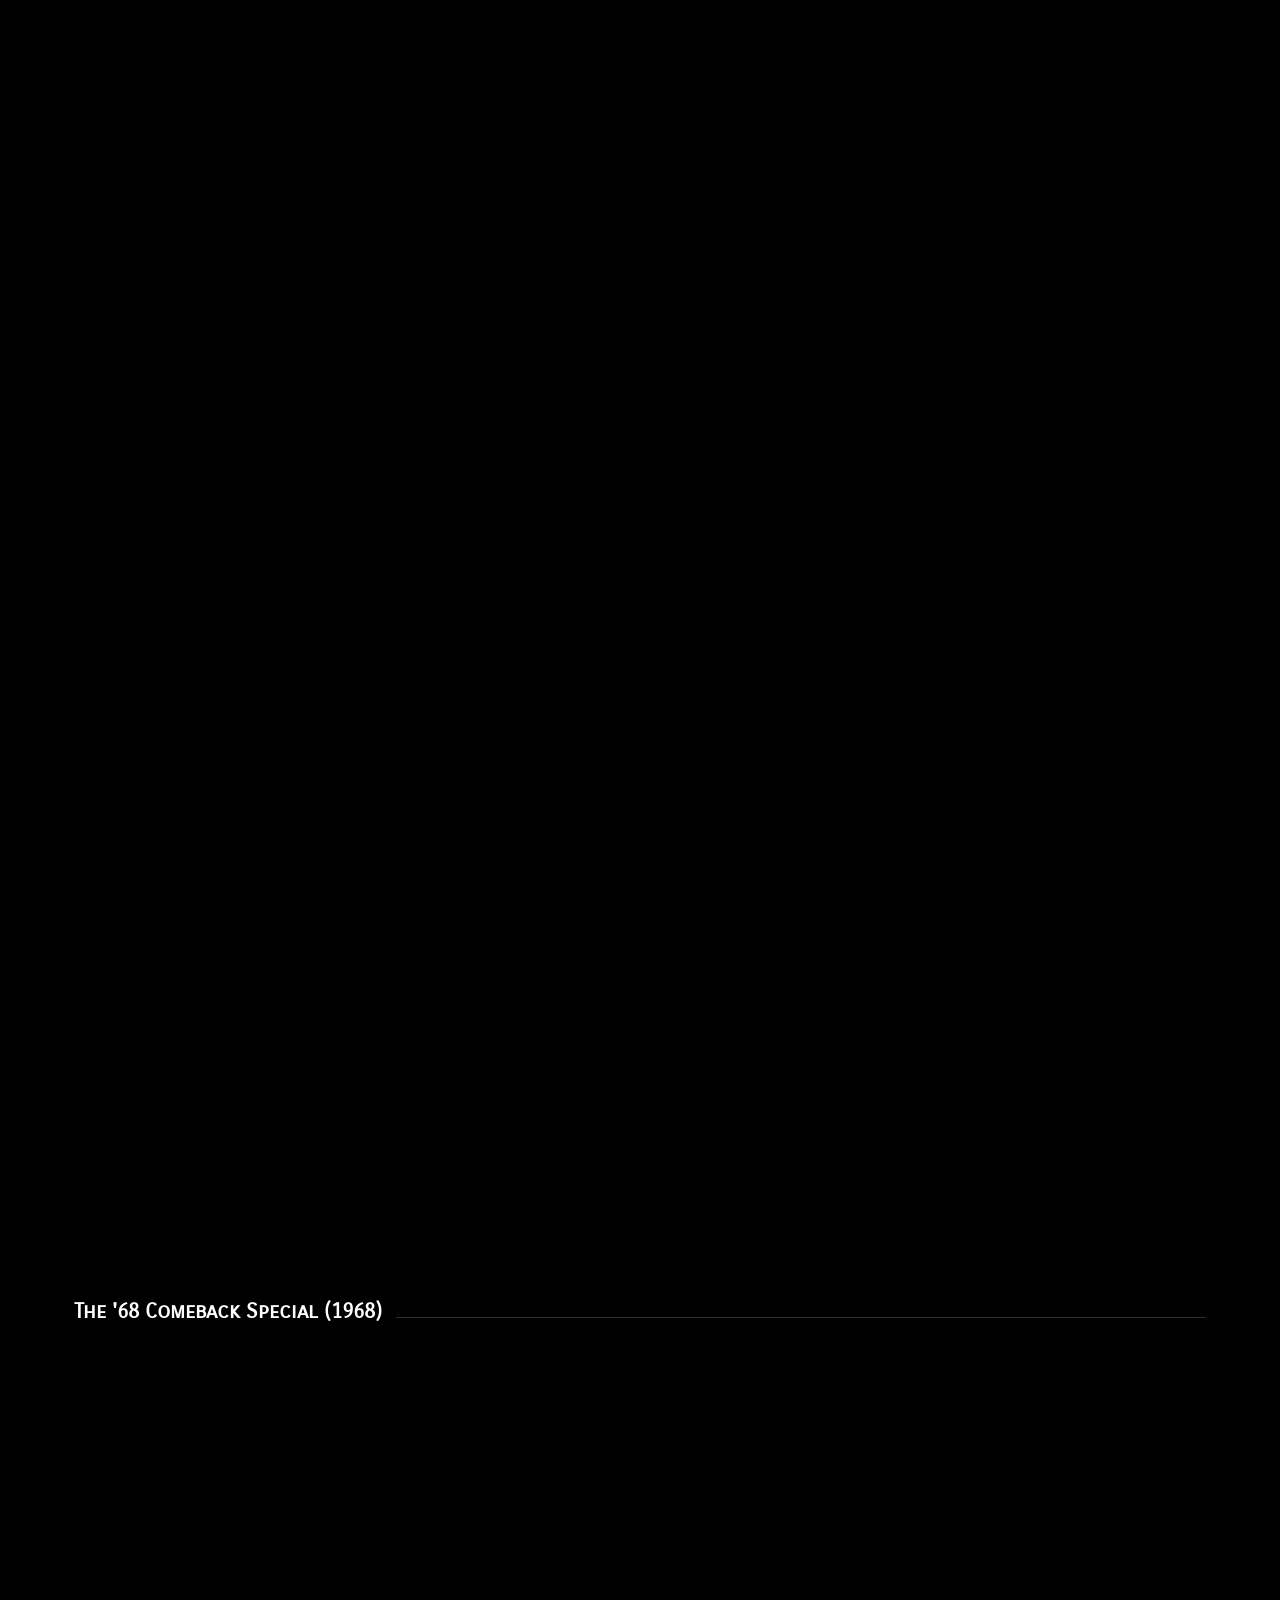
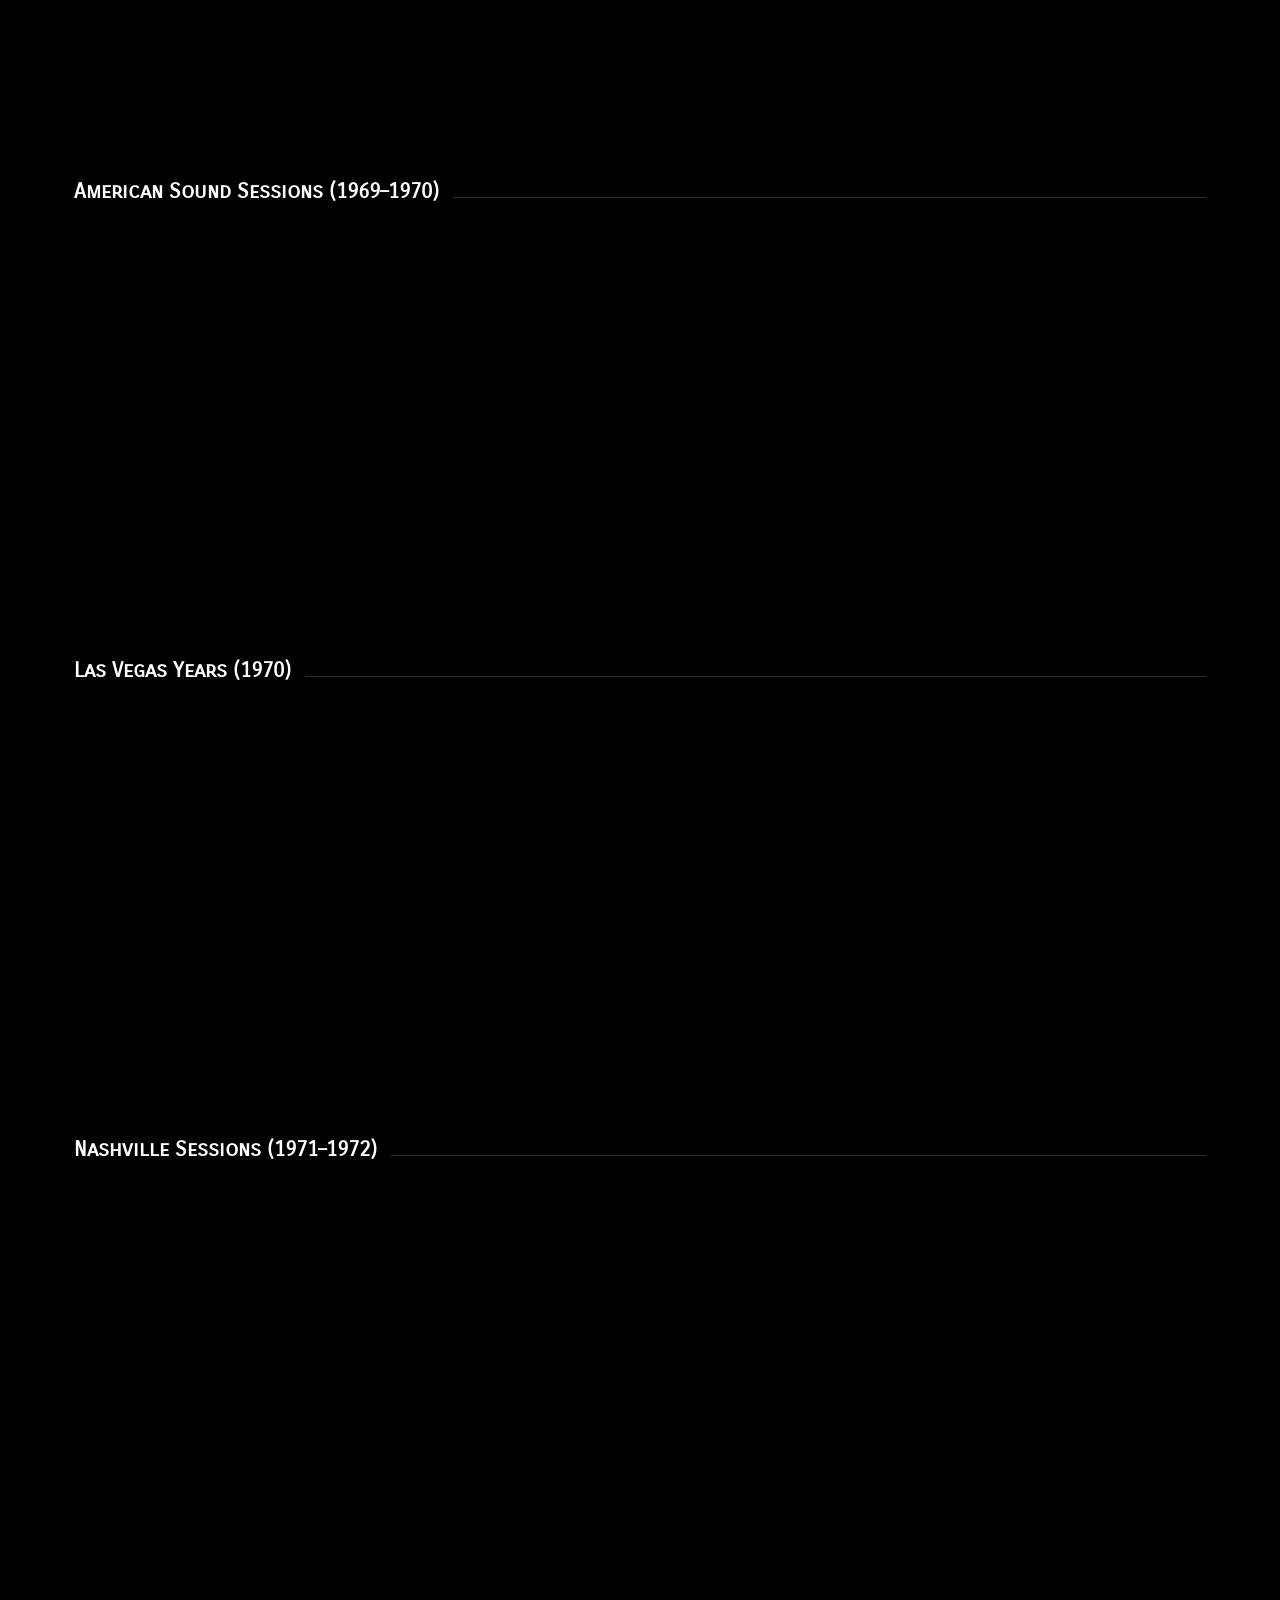
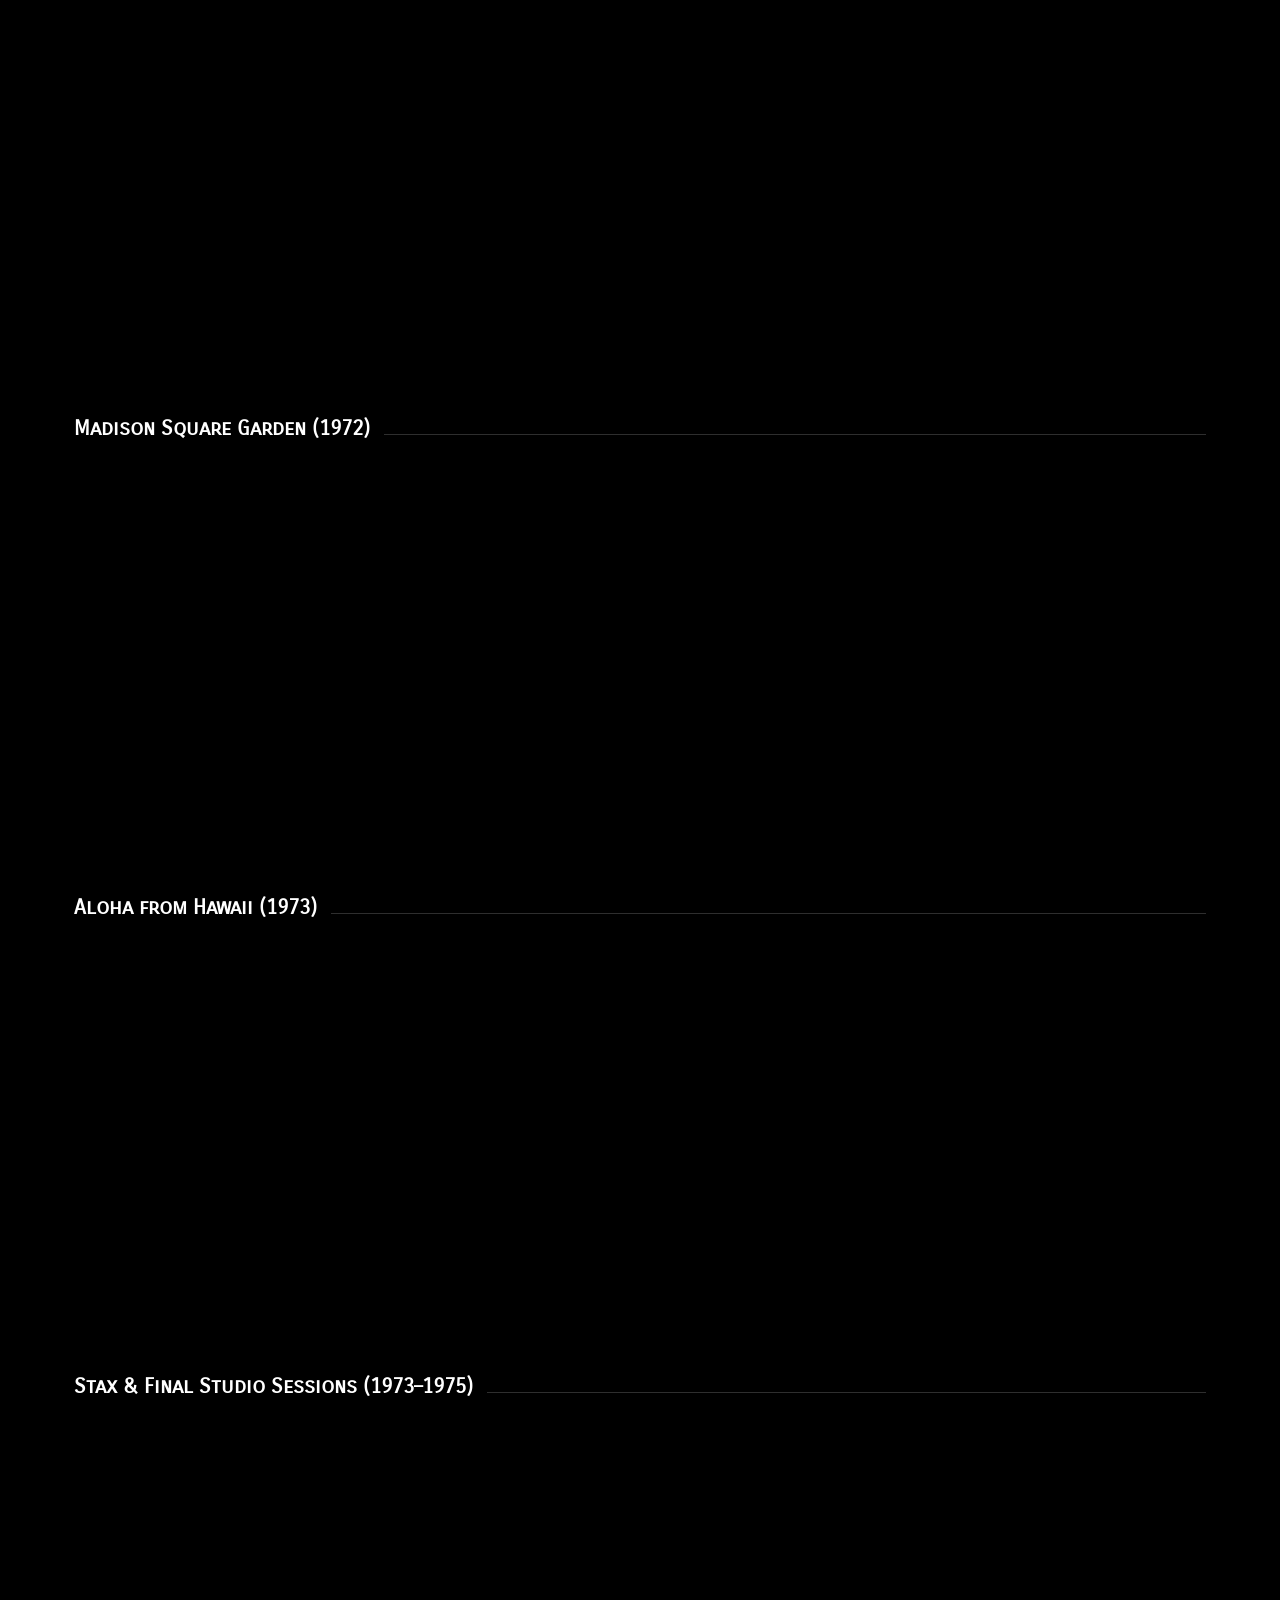
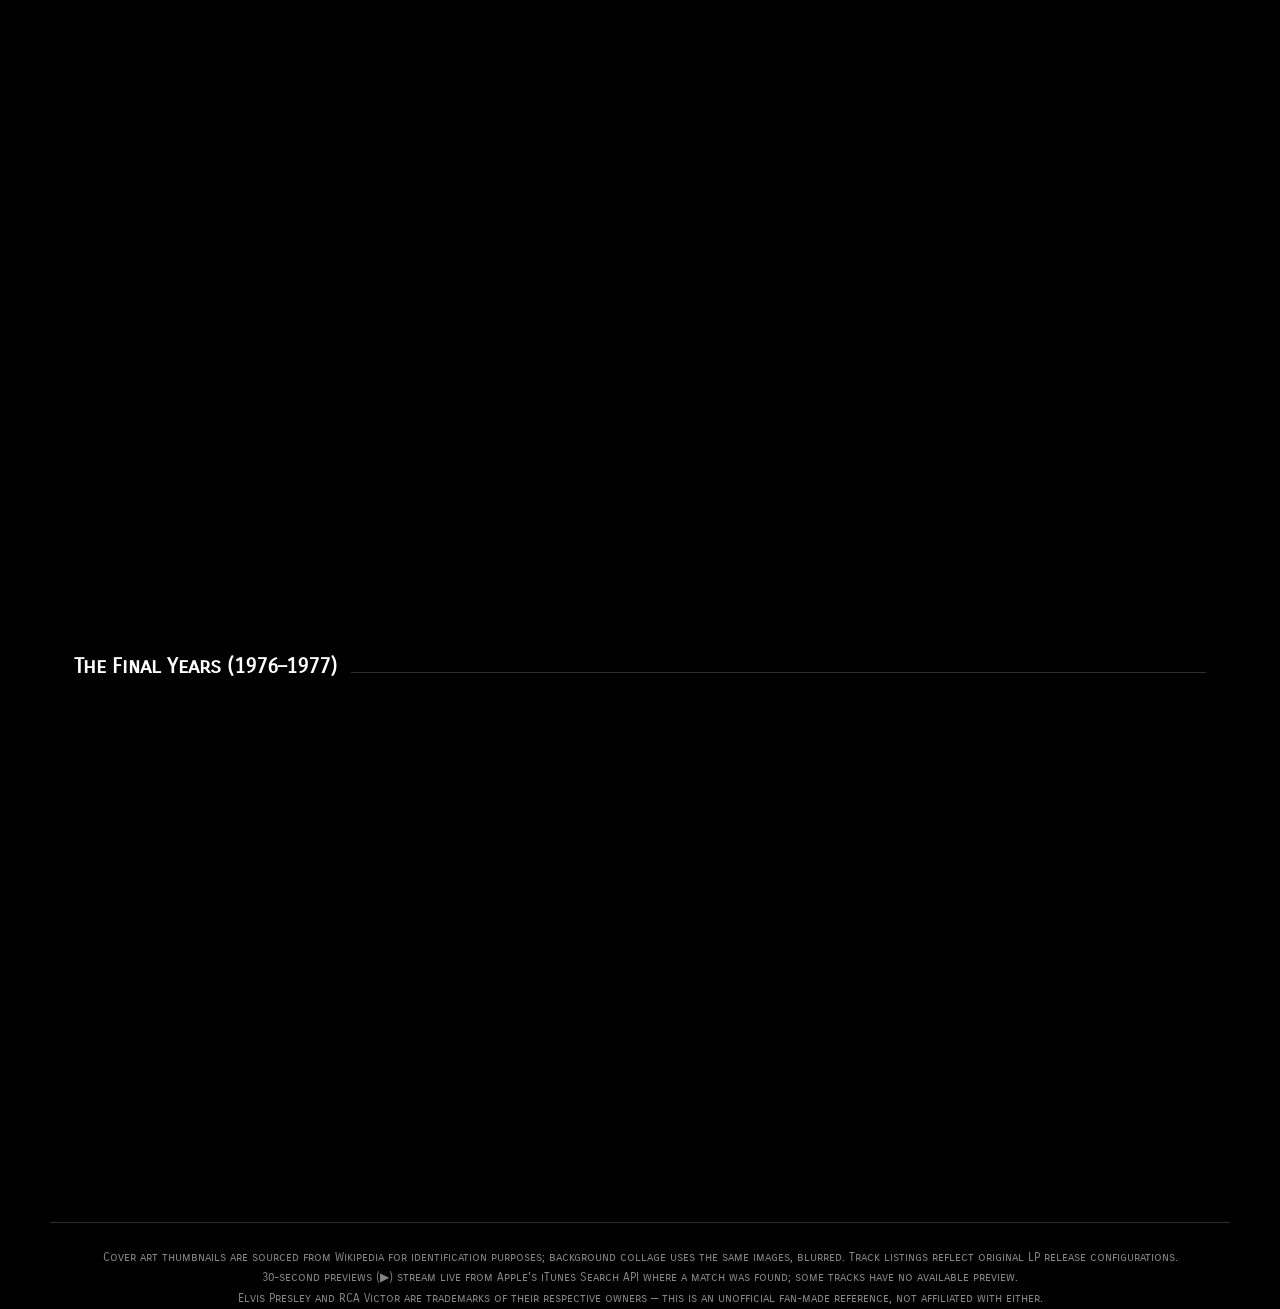
==== commit 54779aa2: "Add a button to reverse era order (newest-first vs oldest-first) New "Newest First" / "Oldest First"" ====
--- a/index.html
+++ b/index.html
@@ -29,6 +29,7 @@
       <ul class="suggestions" id="suggestions" role="listbox" hidden></ul>
     </div>
     <div class="chips" id="chips" role="group" aria-label="Filter by category"></div>
+    <button type="button" class="order-toggle" id="orderToggle" aria-pressed="false">Newest First</button>
     <div class="result-count" id="count"></div>
   </div>
 </div>
--- a/css/styles.css
+++ b/css/styles.css
@@ -136,6 +136,14 @@
     background:transparent; color:var(--ink-dim); cursor:pointer;
   }
   .chip[aria-pressed="true"]{
+    background:#fff; color:#000; border-color:#fff; font-weight:700;
+  }
+  .order-toggle{
+    font-family:var(--font-body); font-size:0.7rem; text-transform:uppercase; letter-spacing:0.08em;
+    padding:6px 12px; border-radius:0; border:1px solid var(--line-strong);
+    background:transparent; color:var(--ink-dim); cursor:pointer; white-space:nowrap; flex:none;
+  }
+  .order-toggle[aria-pressed="true"]{
     background:#fff; color:#000; border-color:#fff; font-weight:700;
   }
   .result-count{font-size:0.78rem; color:var(--ink-faint); white-space:nowrap;}
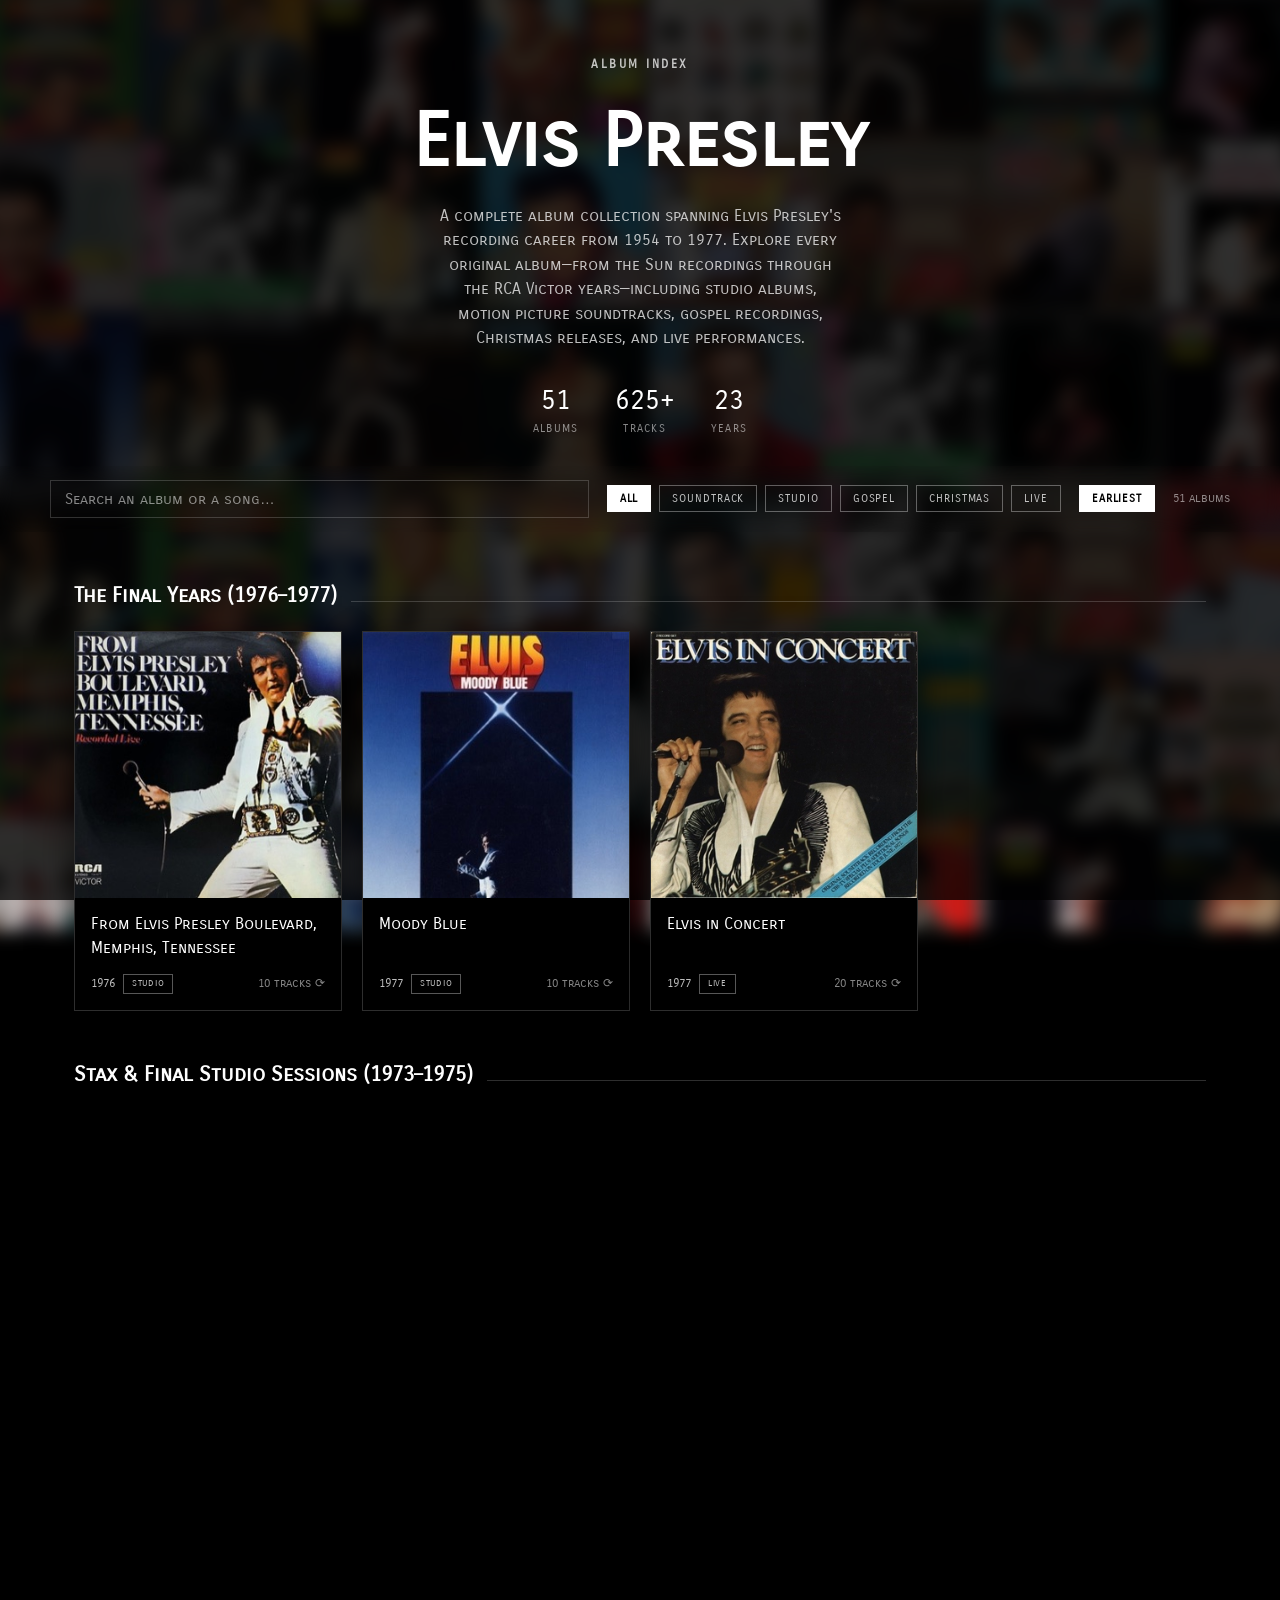
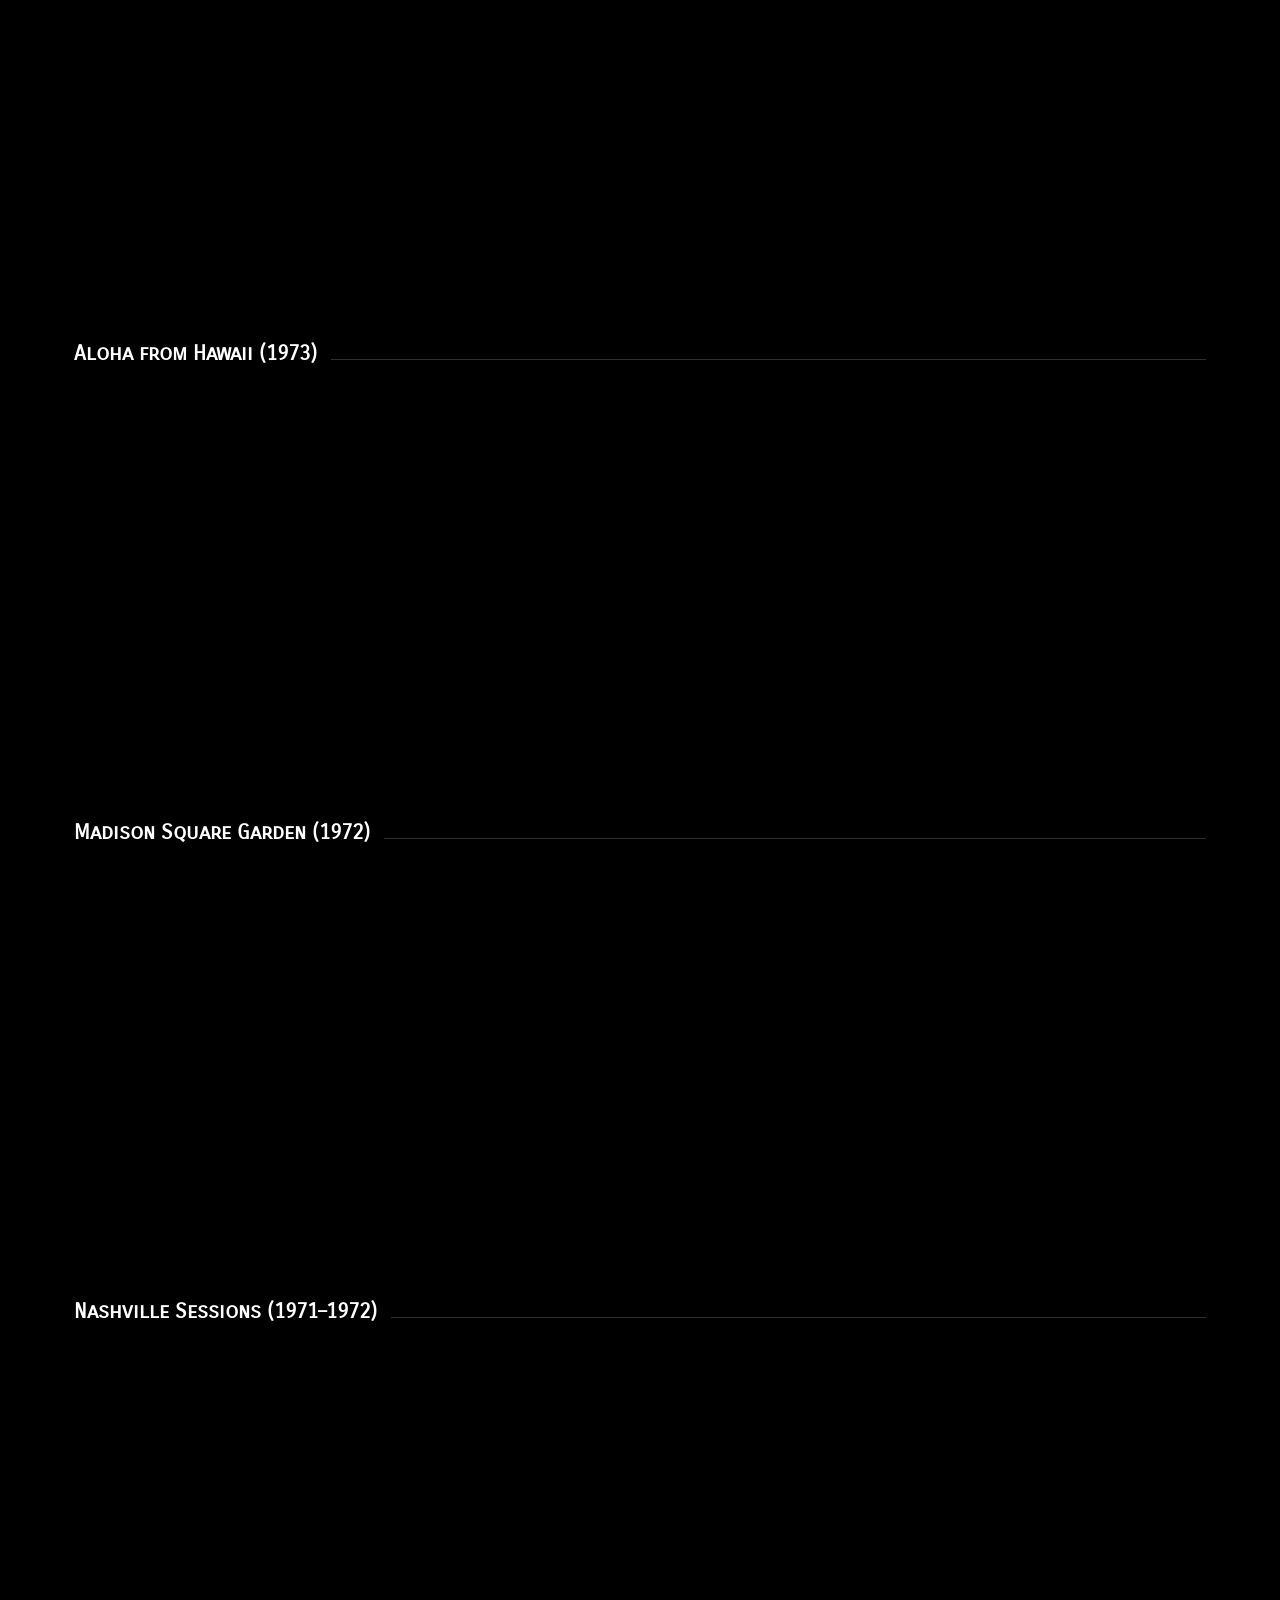
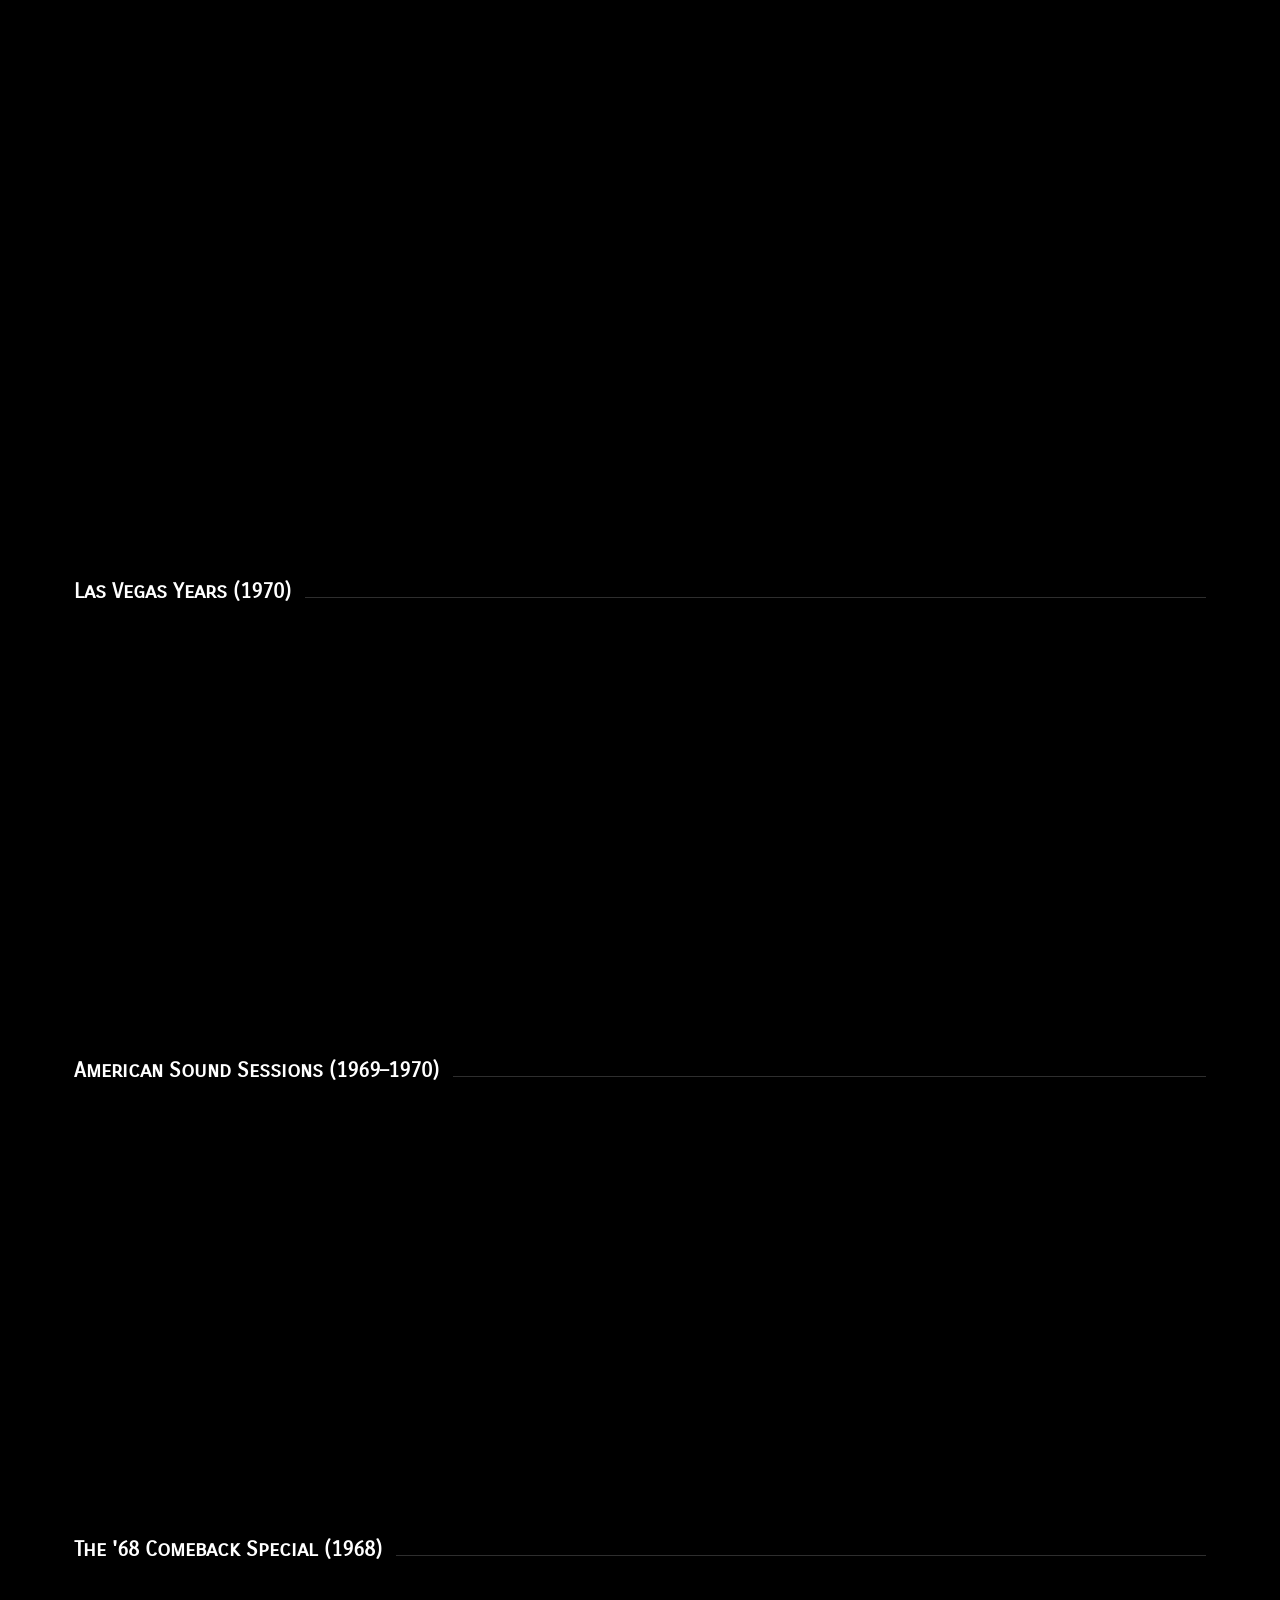
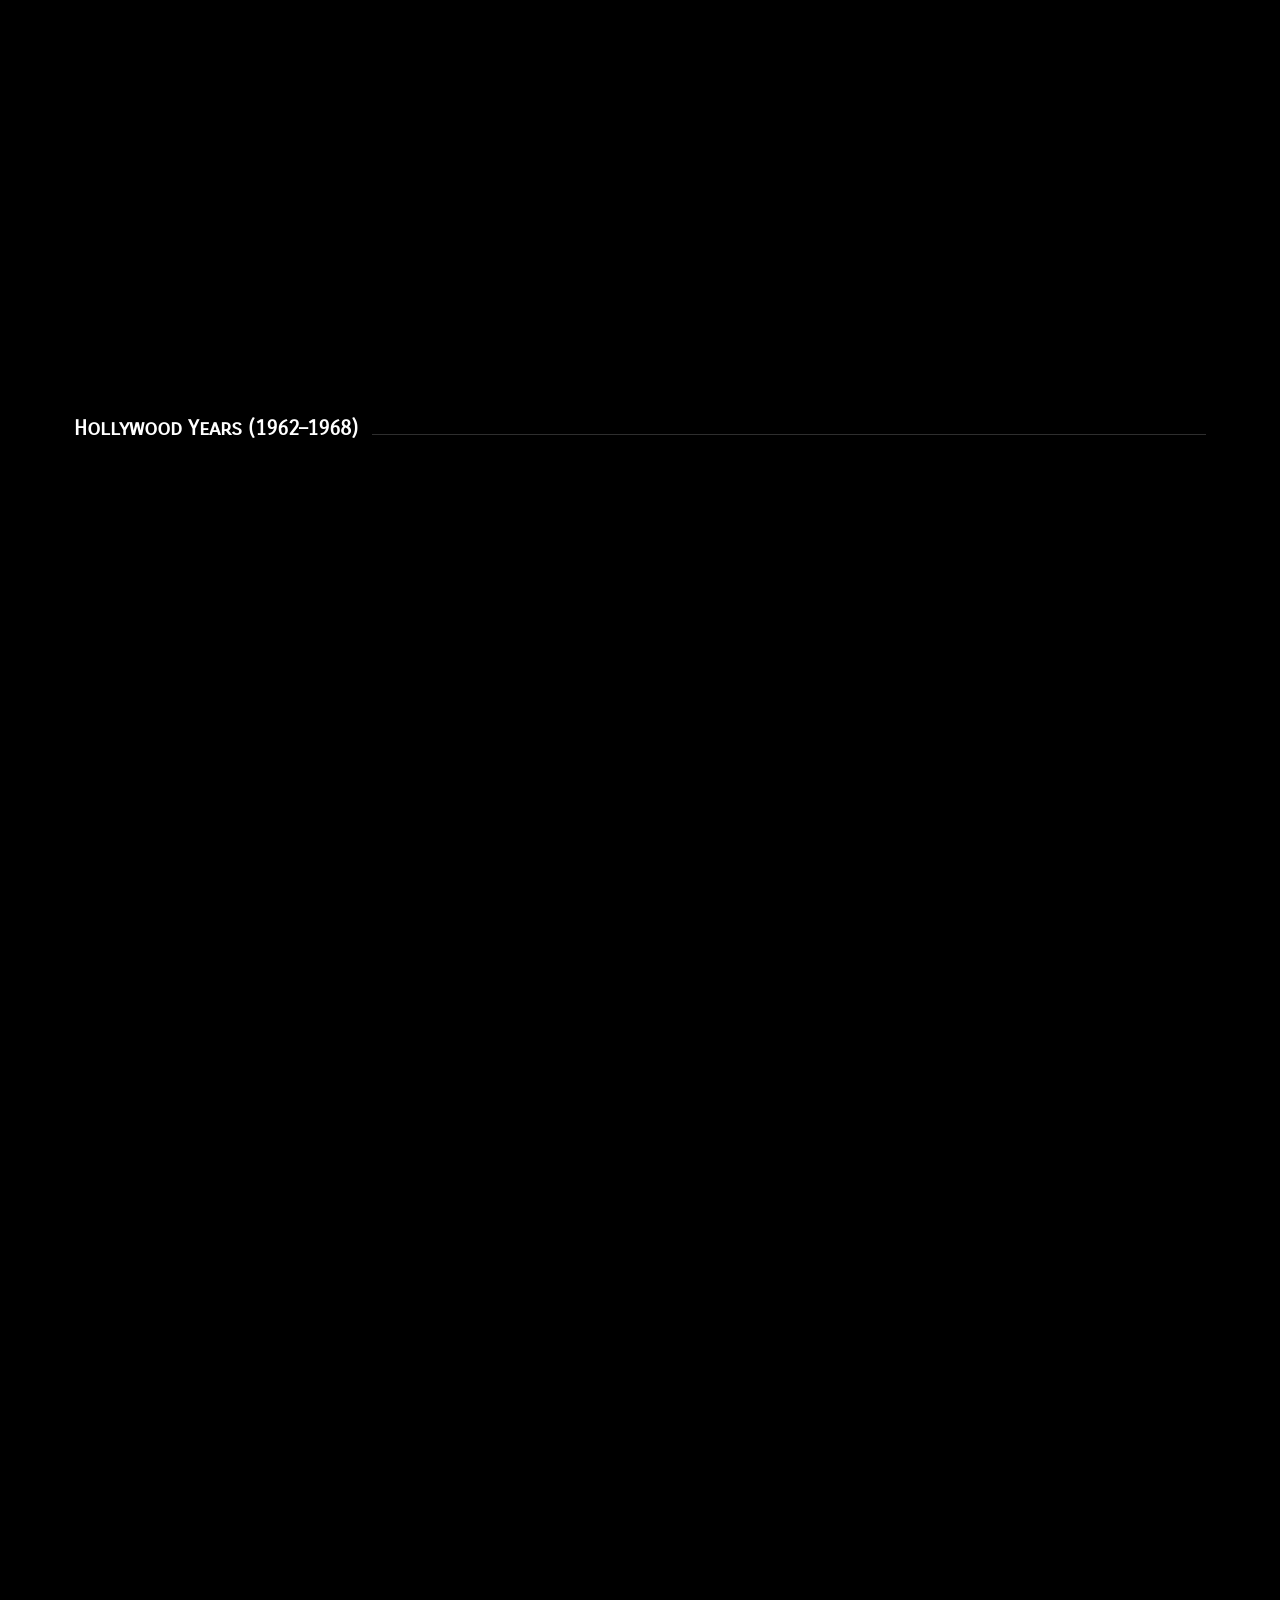
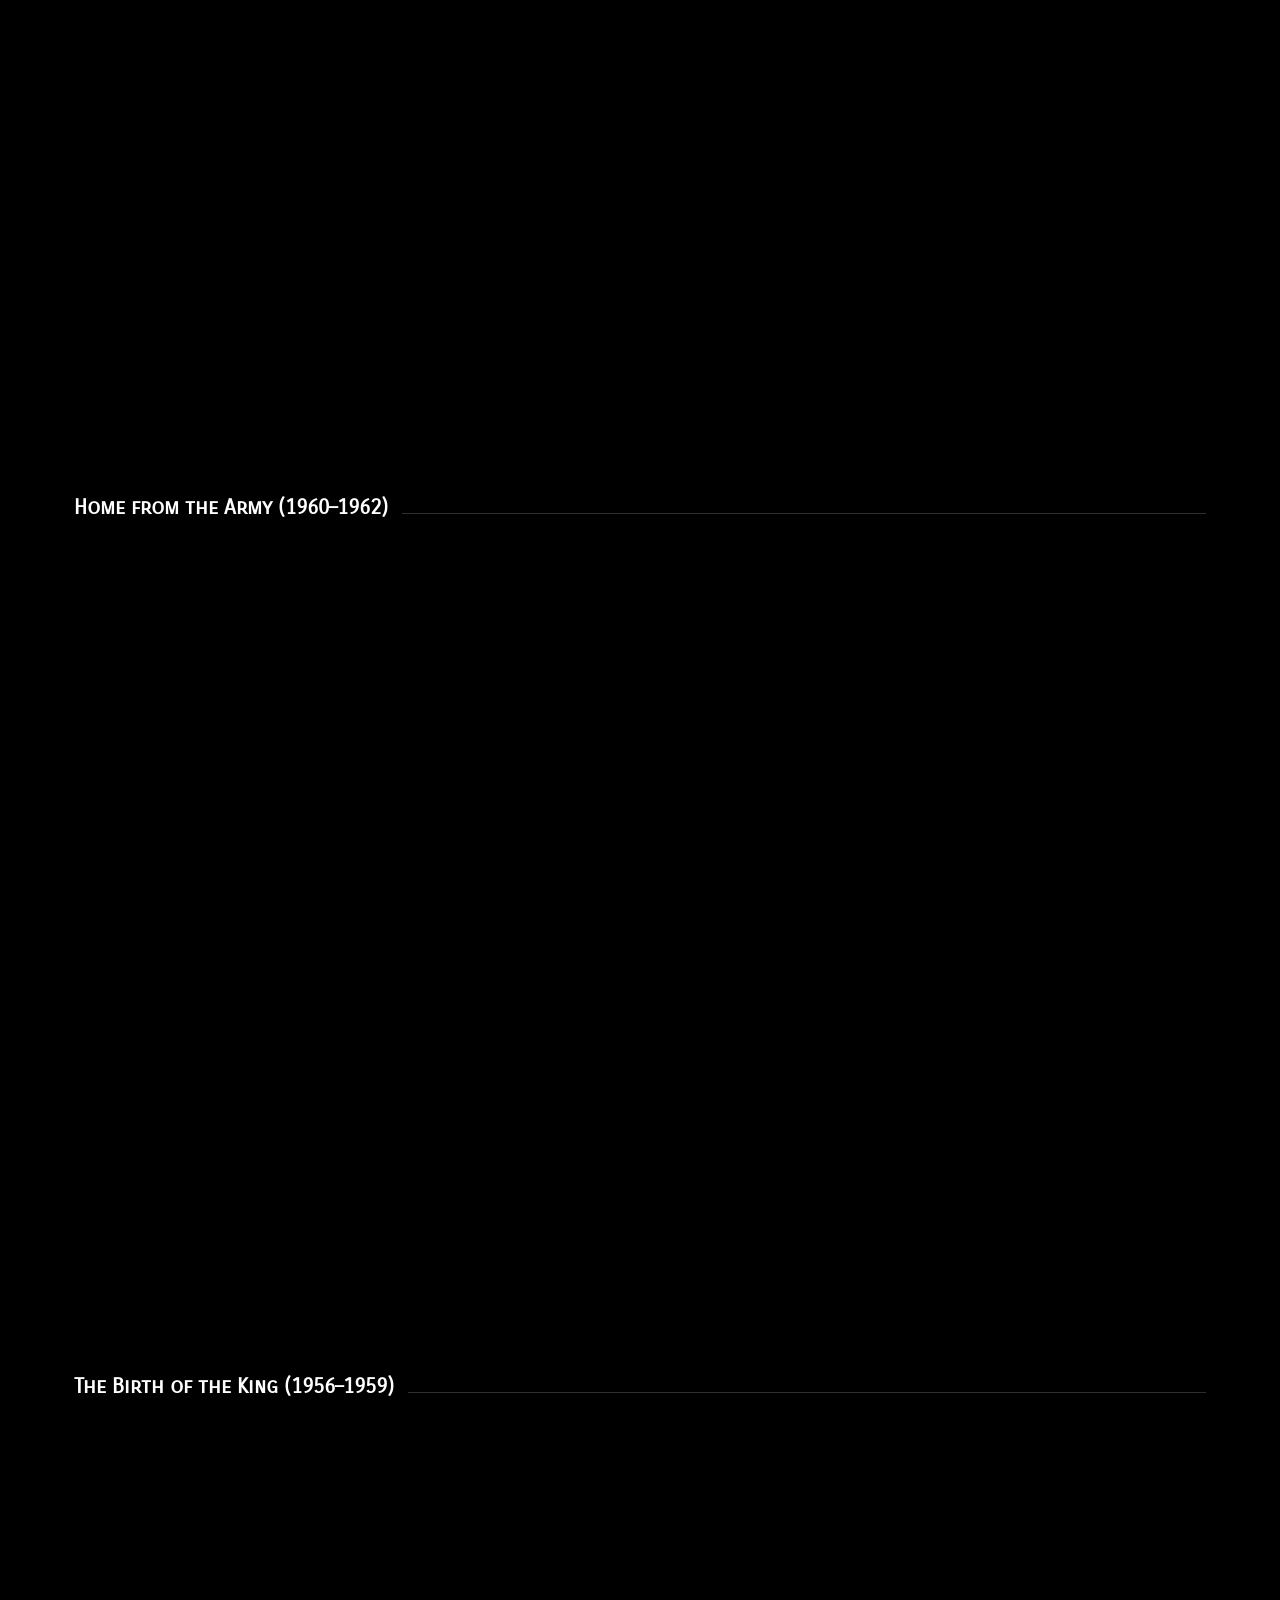
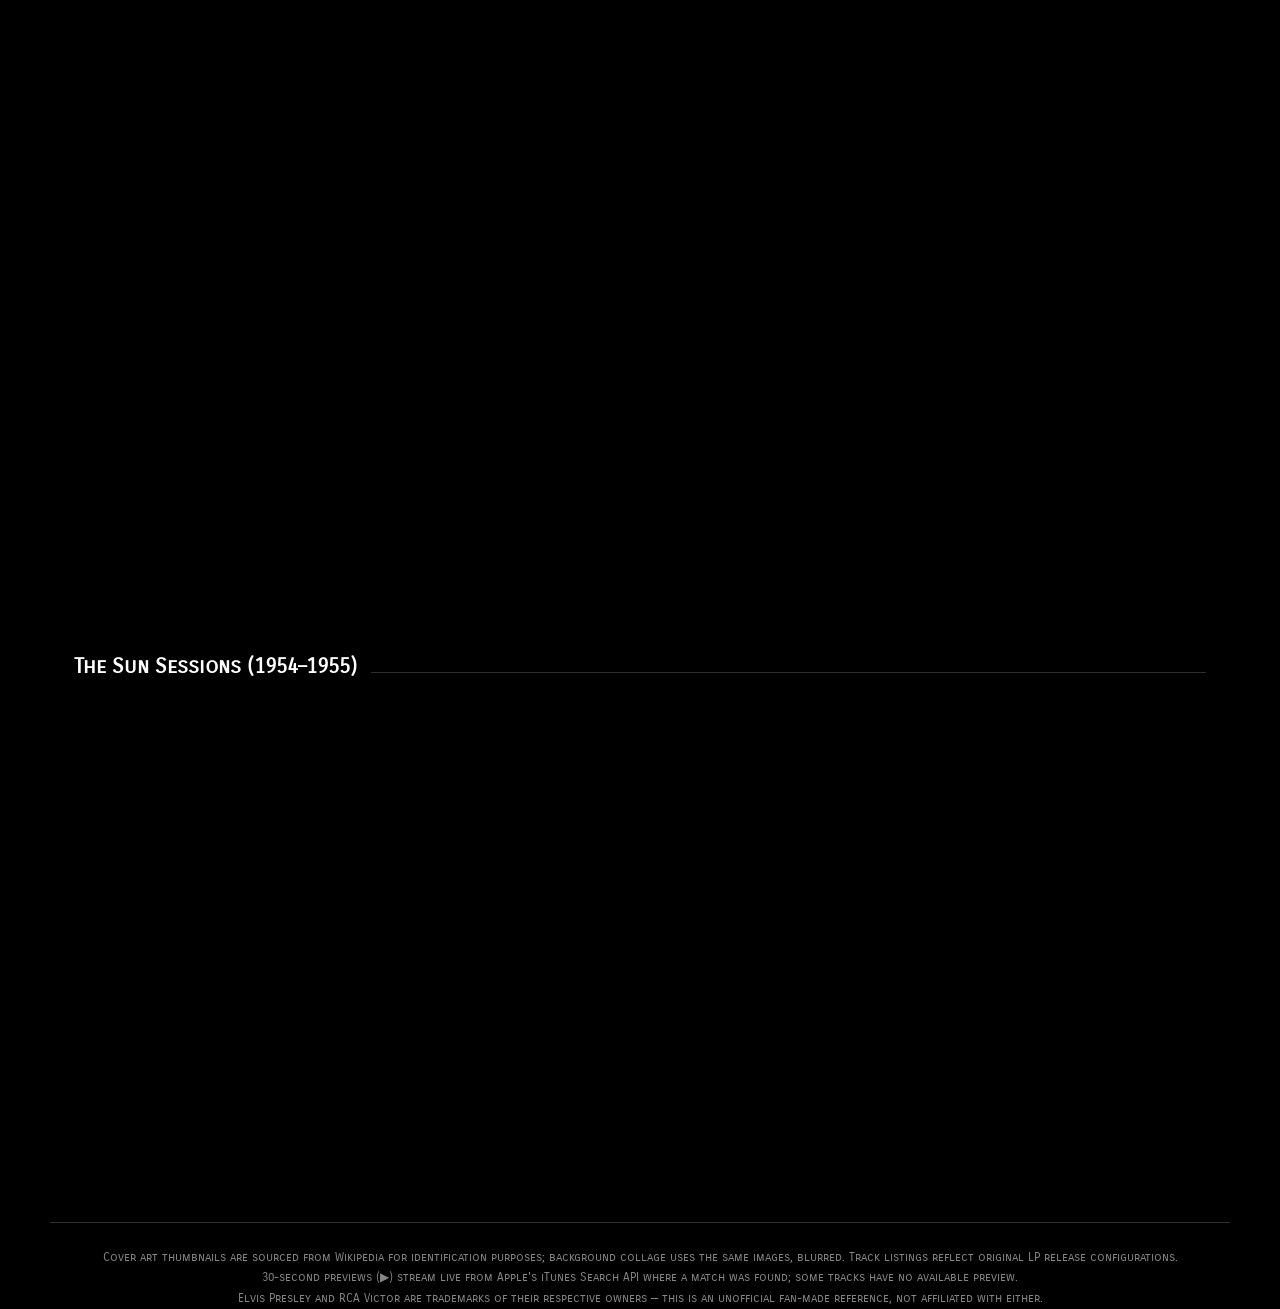
==== commit 3862afea: "Default to newest-first order; simplify toggle button label The site now opens with the latest era f" ====
--- a/index.html
+++ b/index.html
@@ -29,7 +29,7 @@
       <ul class="suggestions" id="suggestions" role="listbox" hidden></ul>
     </div>
     <div class="chips" id="chips" role="group" aria-label="Filter by category"></div>
-    <button type="button" class="order-toggle" id="orderToggle" aria-pressed="false">Newest First</button>
+    <button type="button" class="order-toggle" id="orderToggle" aria-pressed="true">Earliest</button>
     <div class="result-count" id="count"></div>
   </div>
 </div>
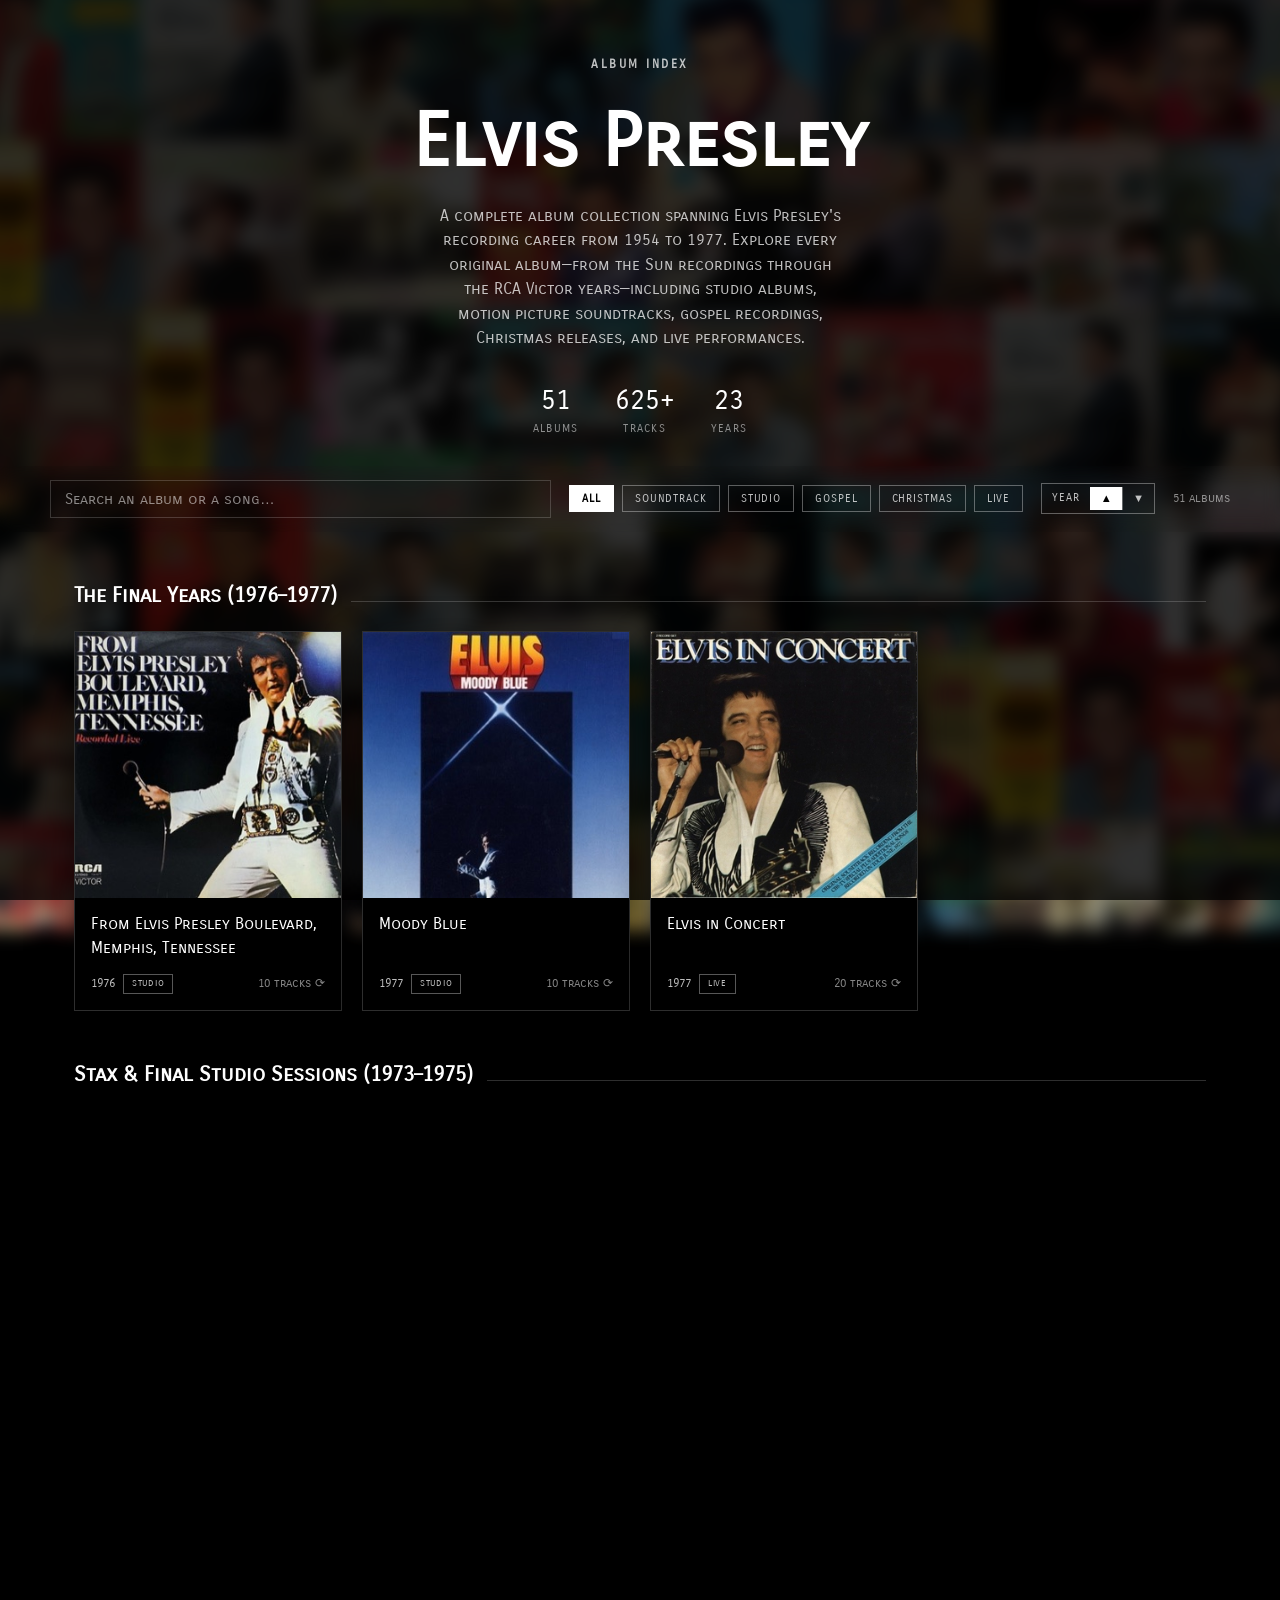
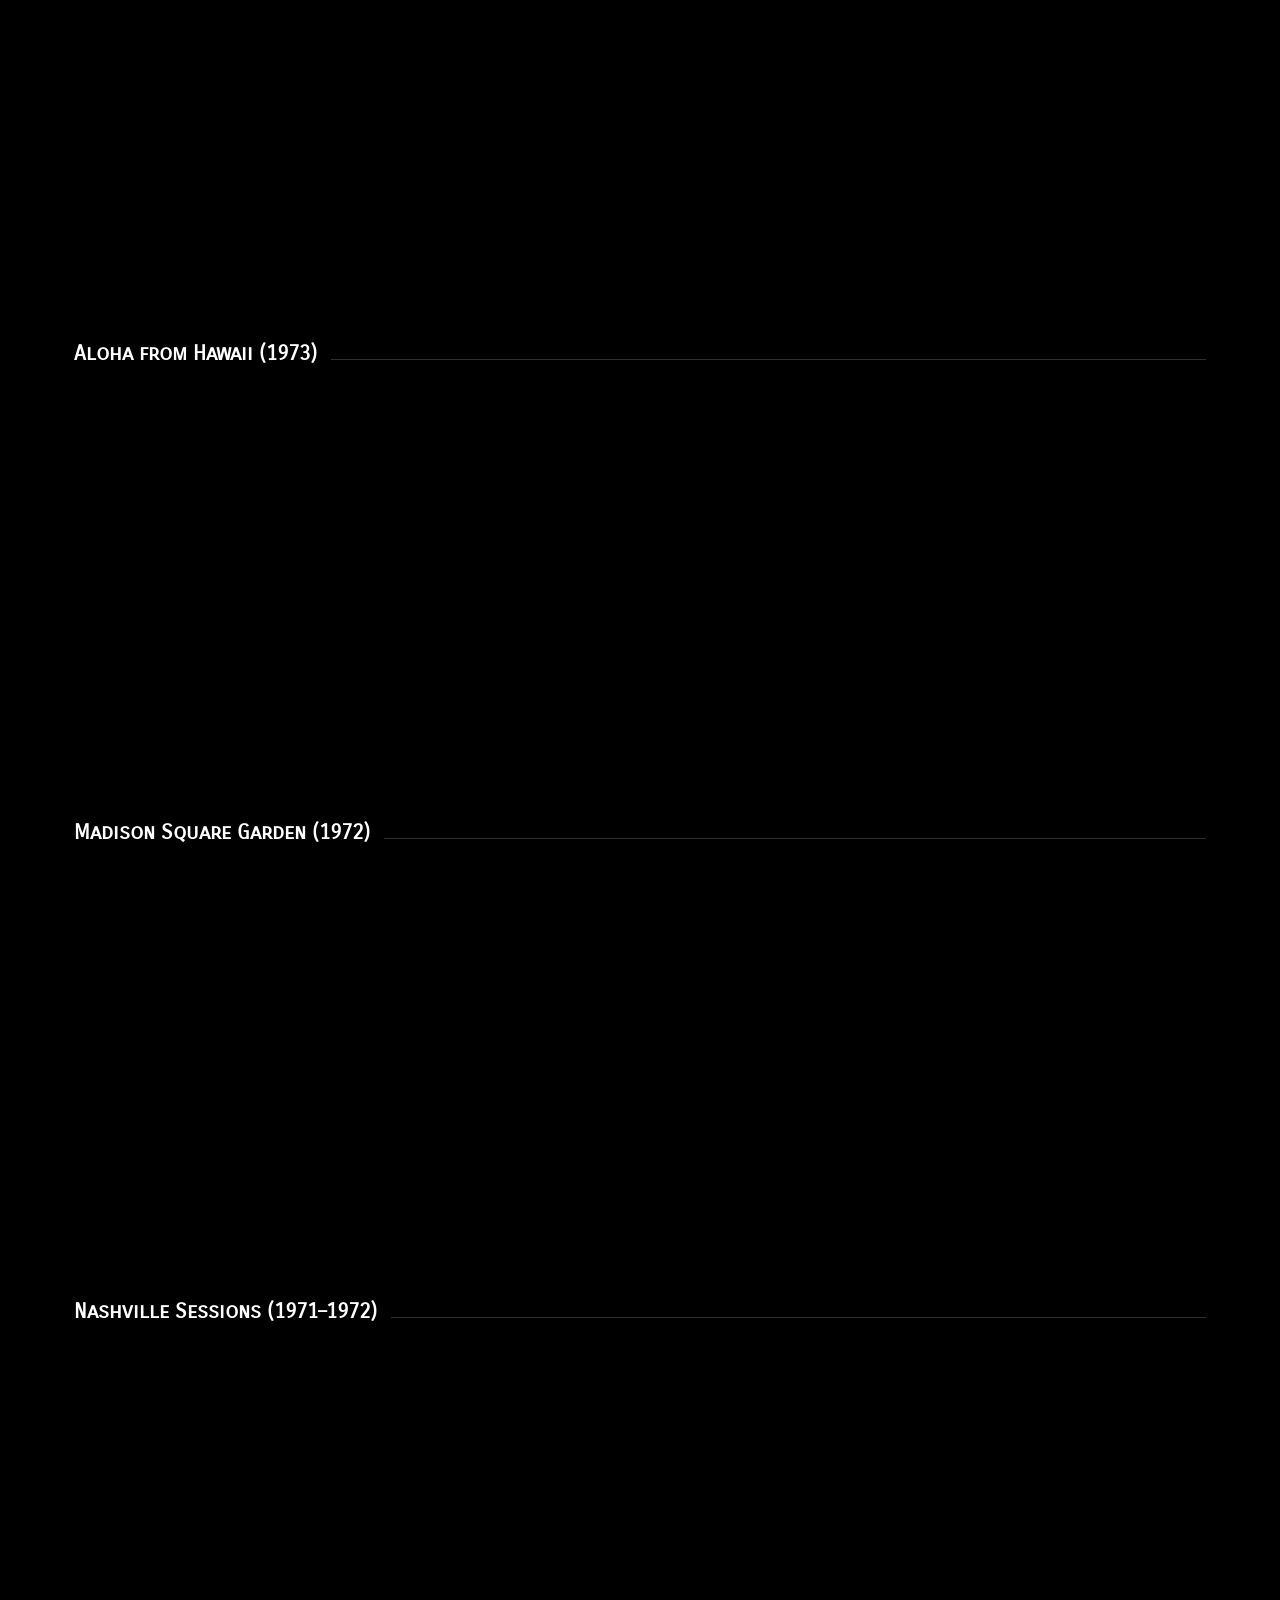
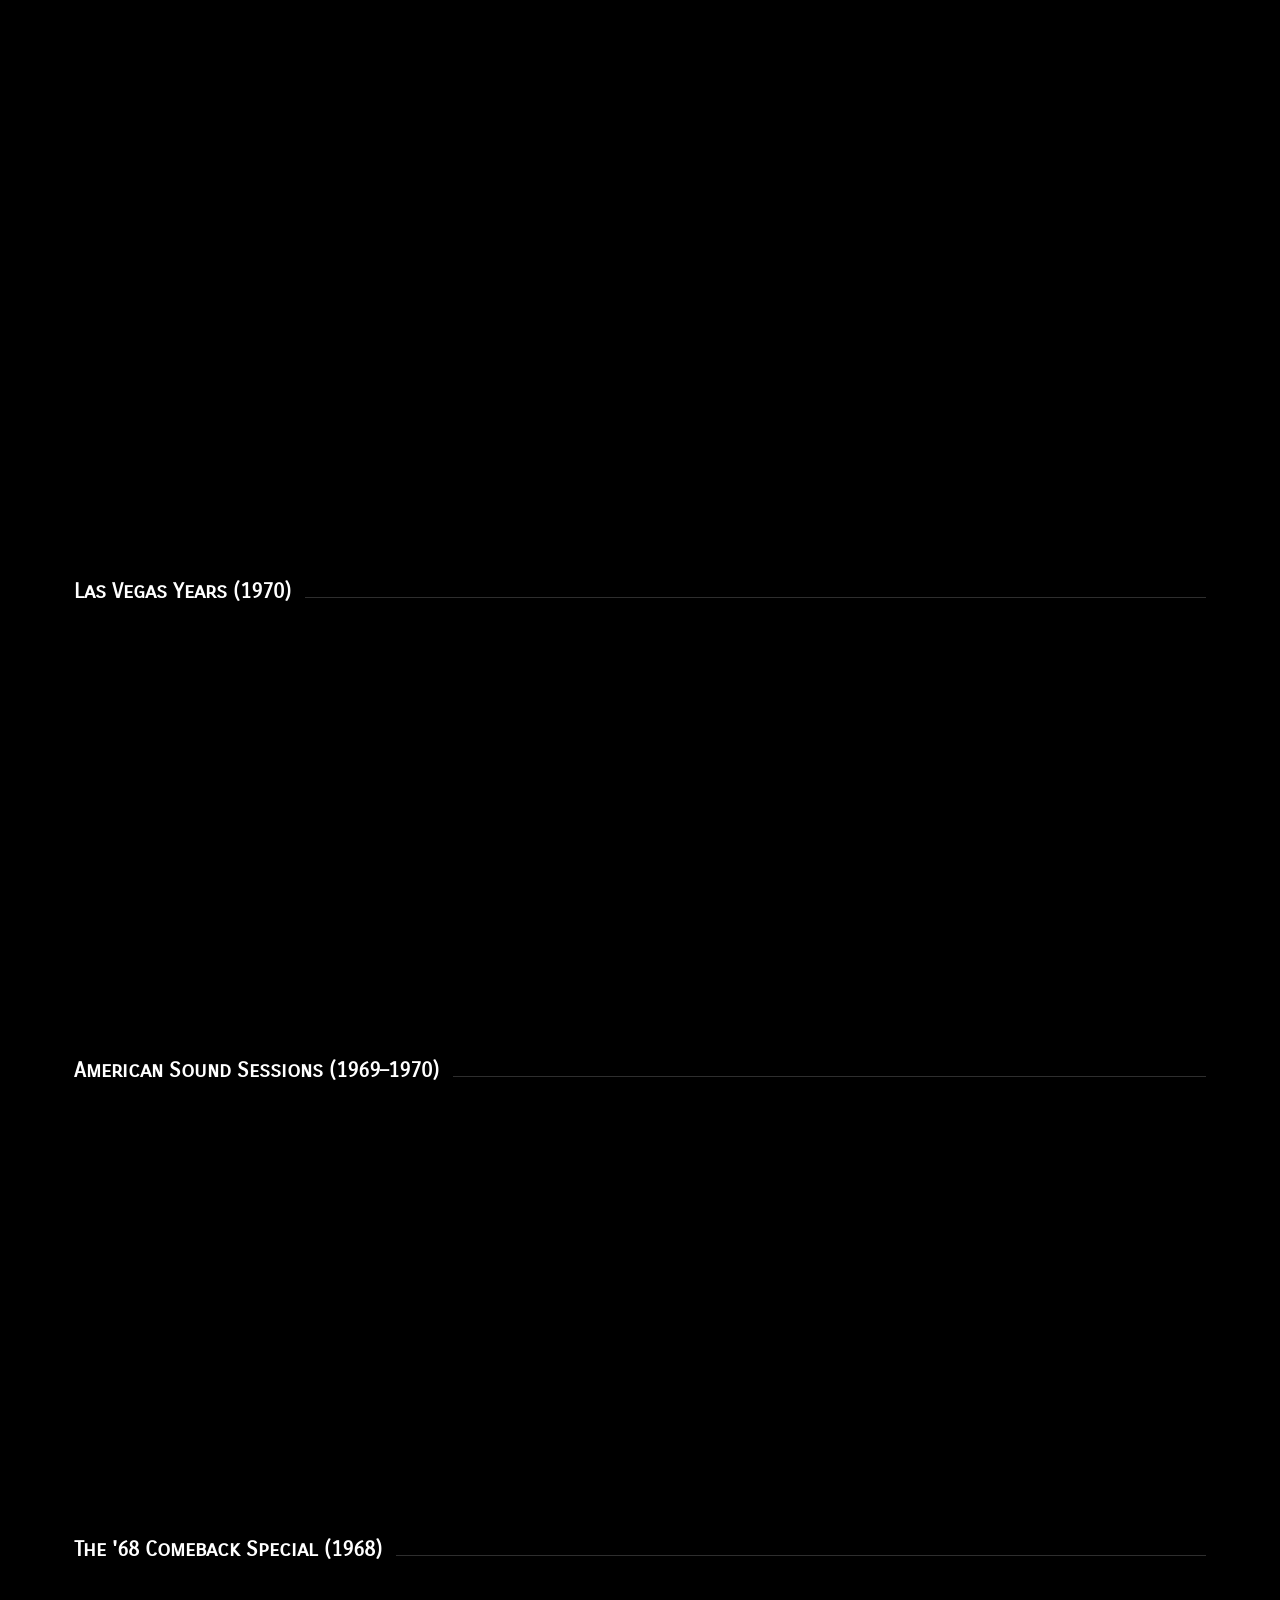
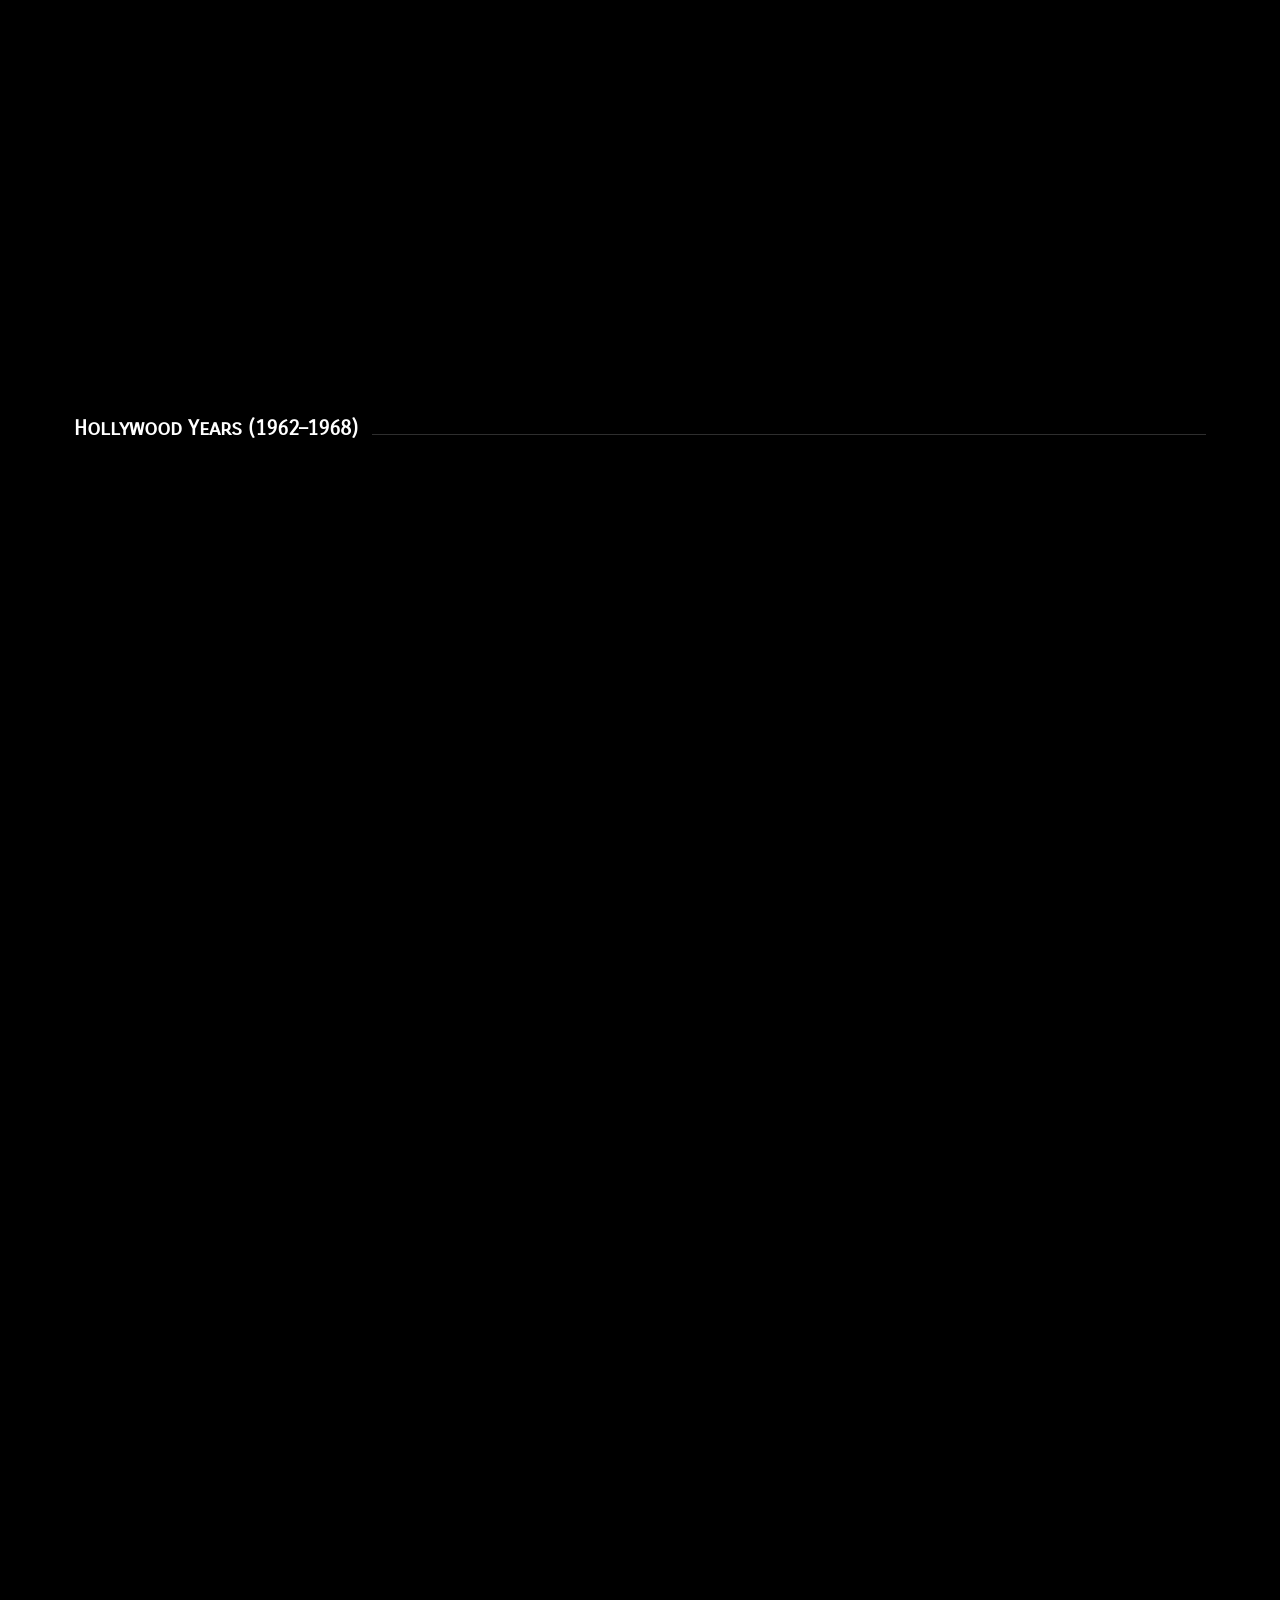
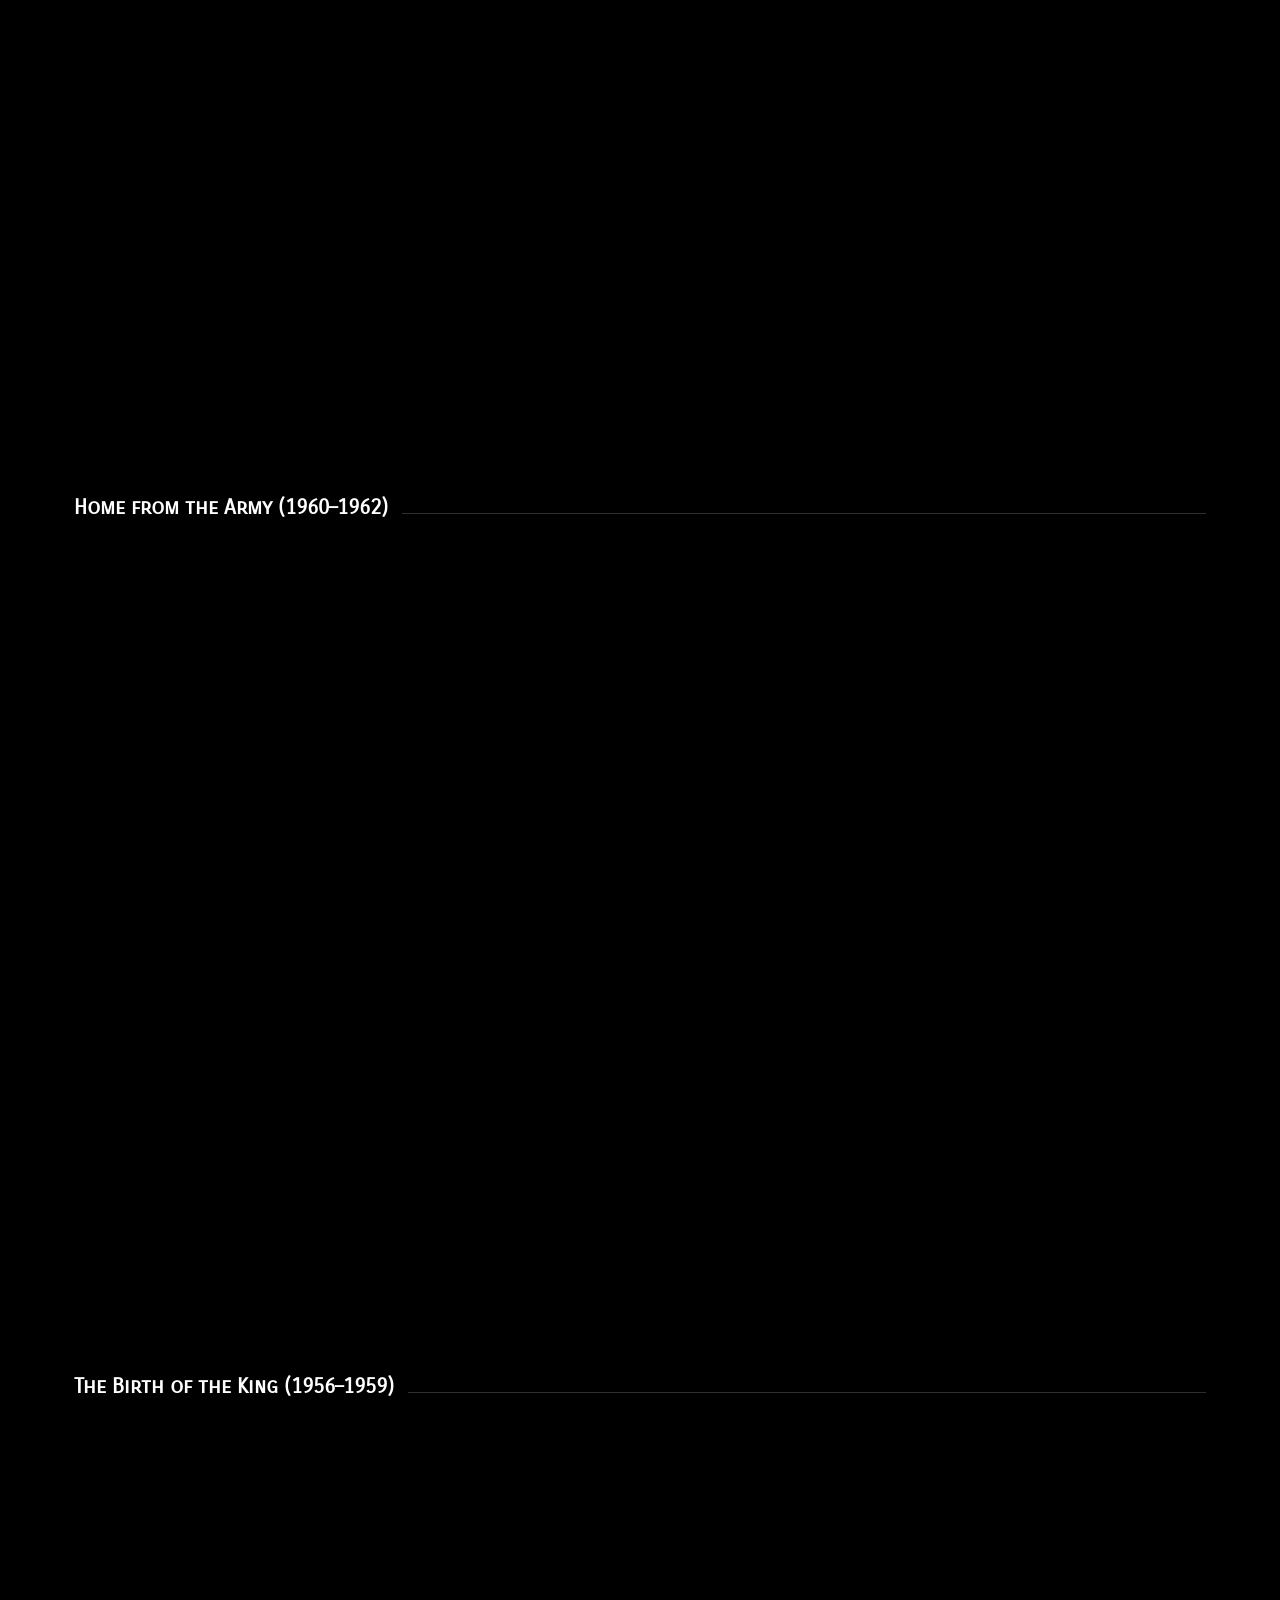
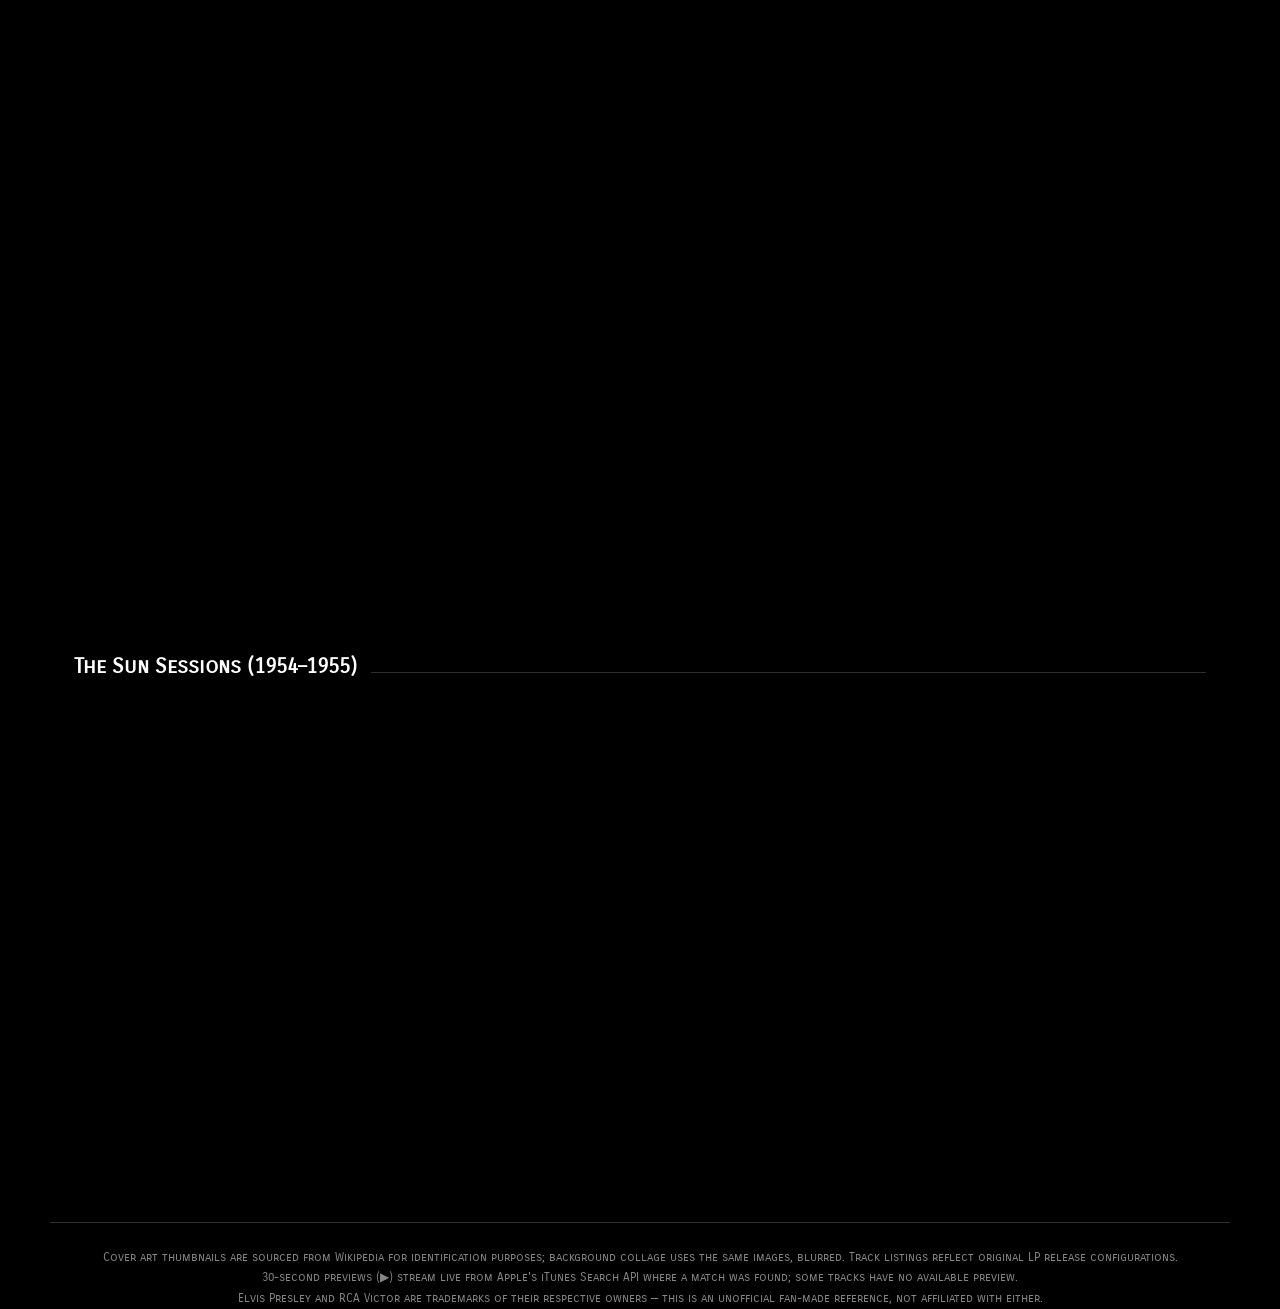
==== commit 73c9232d: "Replace text order-toggle with an up/down Year sort control Swap the "Earliest"/"Latest" text button" ====
--- a/index.html
+++ b/index.html
@@ -29,7 +29,11 @@
       <ul class="suggestions" id="suggestions" role="listbox" hidden></ul>
     </div>
     <div class="chips" id="chips" role="group" aria-label="Filter by category"></div>
-    <button type="button" class="order-toggle" id="orderToggle" aria-pressed="true">Earliest</button>
+    <div class="year-sort" role="group" aria-label="Sort by year">
+      <span class="year-sort-label">Year</span>
+      <button type="button" class="year-sort-btn" id="yearSortUp" aria-label="Show latest first" aria-pressed="true">▲</button>
+      <button type="button" class="year-sort-btn" id="yearSortDown" aria-label="Show oldest first" aria-pressed="false">▼</button>
+    </div>
     <div class="result-count" id="count"></div>
   </div>
 </div>
--- a/css/styles.css
+++ b/css/styles.css
@@ -35,7 +35,7 @@
     position:fixed; inset:-30px; z-index:-2; overflow:hidden;
     display:flex; flex-direction:column; gap:0;
     filter:blur(9px) brightness(0.8) saturate(1.05);
-    animation:bg-drift 46s ease-in-out infinite;
+    will-change:transform;
   }
   .bg-row{
     display:flex; flex:none; height:170px; width:max-content;
@@ -46,9 +46,9 @@
   .bg-row.dir-right{ animation-name:bg-scroll-right; animation-timing-function:linear; animation-iteration-count:infinite; }
   @keyframes bg-scroll-left{ from{transform:translateX(0);} to{transform:translateX(-50%);} }
   @keyframes bg-scroll-right{ from{transform:translateX(-50%);} to{transform:translateX(0);} }
-  @keyframes bg-drift{ 0%,100%{transform:translateY(0);} 50%{transform:translateY(-24px);} }
   @media (prefers-reduced-motion: reduce){
-    .bg-collage, .bg-row{ animation:none !important; }
+    .bg-collage{ transform:none !important; }
+    .bg-row{ animation:none !important; }
   }
   .bg-scrim{position:fixed; inset:0; z-index:-1; background:rgba(0,0,0,0.76);}
 
@@ -138,13 +138,21 @@
   .chip[aria-pressed="true"]{
     background:#fff; color:#000; border-color:#fff; font-weight:700;
   }
-  .order-toggle{
+  .year-sort{
+    display:flex; align-items:center; gap:0; flex:none;
+    border:1px solid var(--line-strong);
+  }
+  .year-sort-label{
     font-family:var(--font-body); font-size:0.7rem; text-transform:uppercase; letter-spacing:0.08em;
-    padding:6px 12px; border-radius:0; border:1px solid var(--line-strong);
-    background:transparent; color:var(--ink-dim); cursor:pointer; white-space:nowrap; flex:none;
-  }
-  .order-toggle[aria-pressed="true"]{
-    background:#fff; color:#000; border-color:#fff; font-weight:700;
+    padding:6px 10px; color:var(--ink-dim); white-space:nowrap;
+  }
+  .year-sort-btn{
+    font-family:var(--font-body); font-size:0.7rem;
+    padding:6px 10px; border:none; border-left:1px solid var(--line-strong);
+    background:transparent; color:var(--ink-dim); cursor:pointer; line-height:1;
+  }
+  .year-sort-btn[aria-pressed="true"]{
+    background:#fff; color:#000; font-weight:700;
   }
   .result-count{font-size:0.78rem; color:var(--ink-faint); white-space:nowrap;}
 
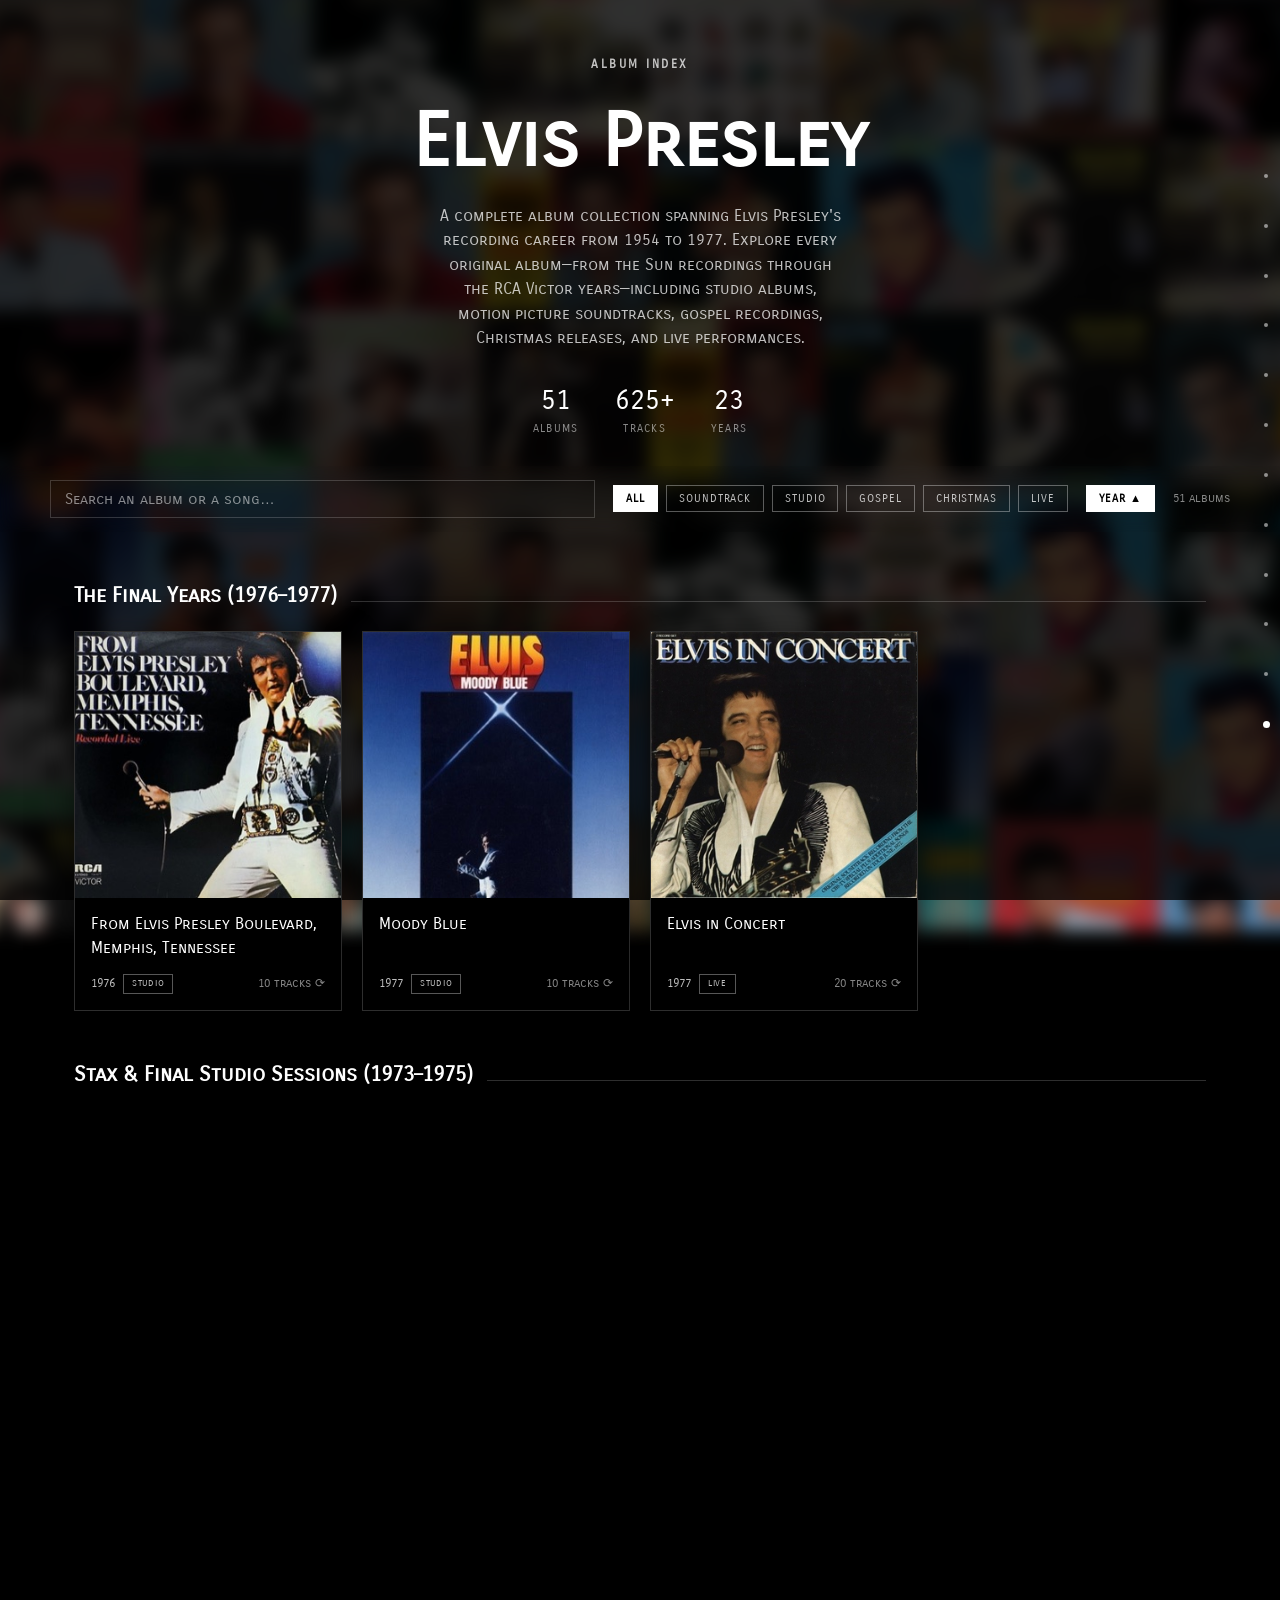
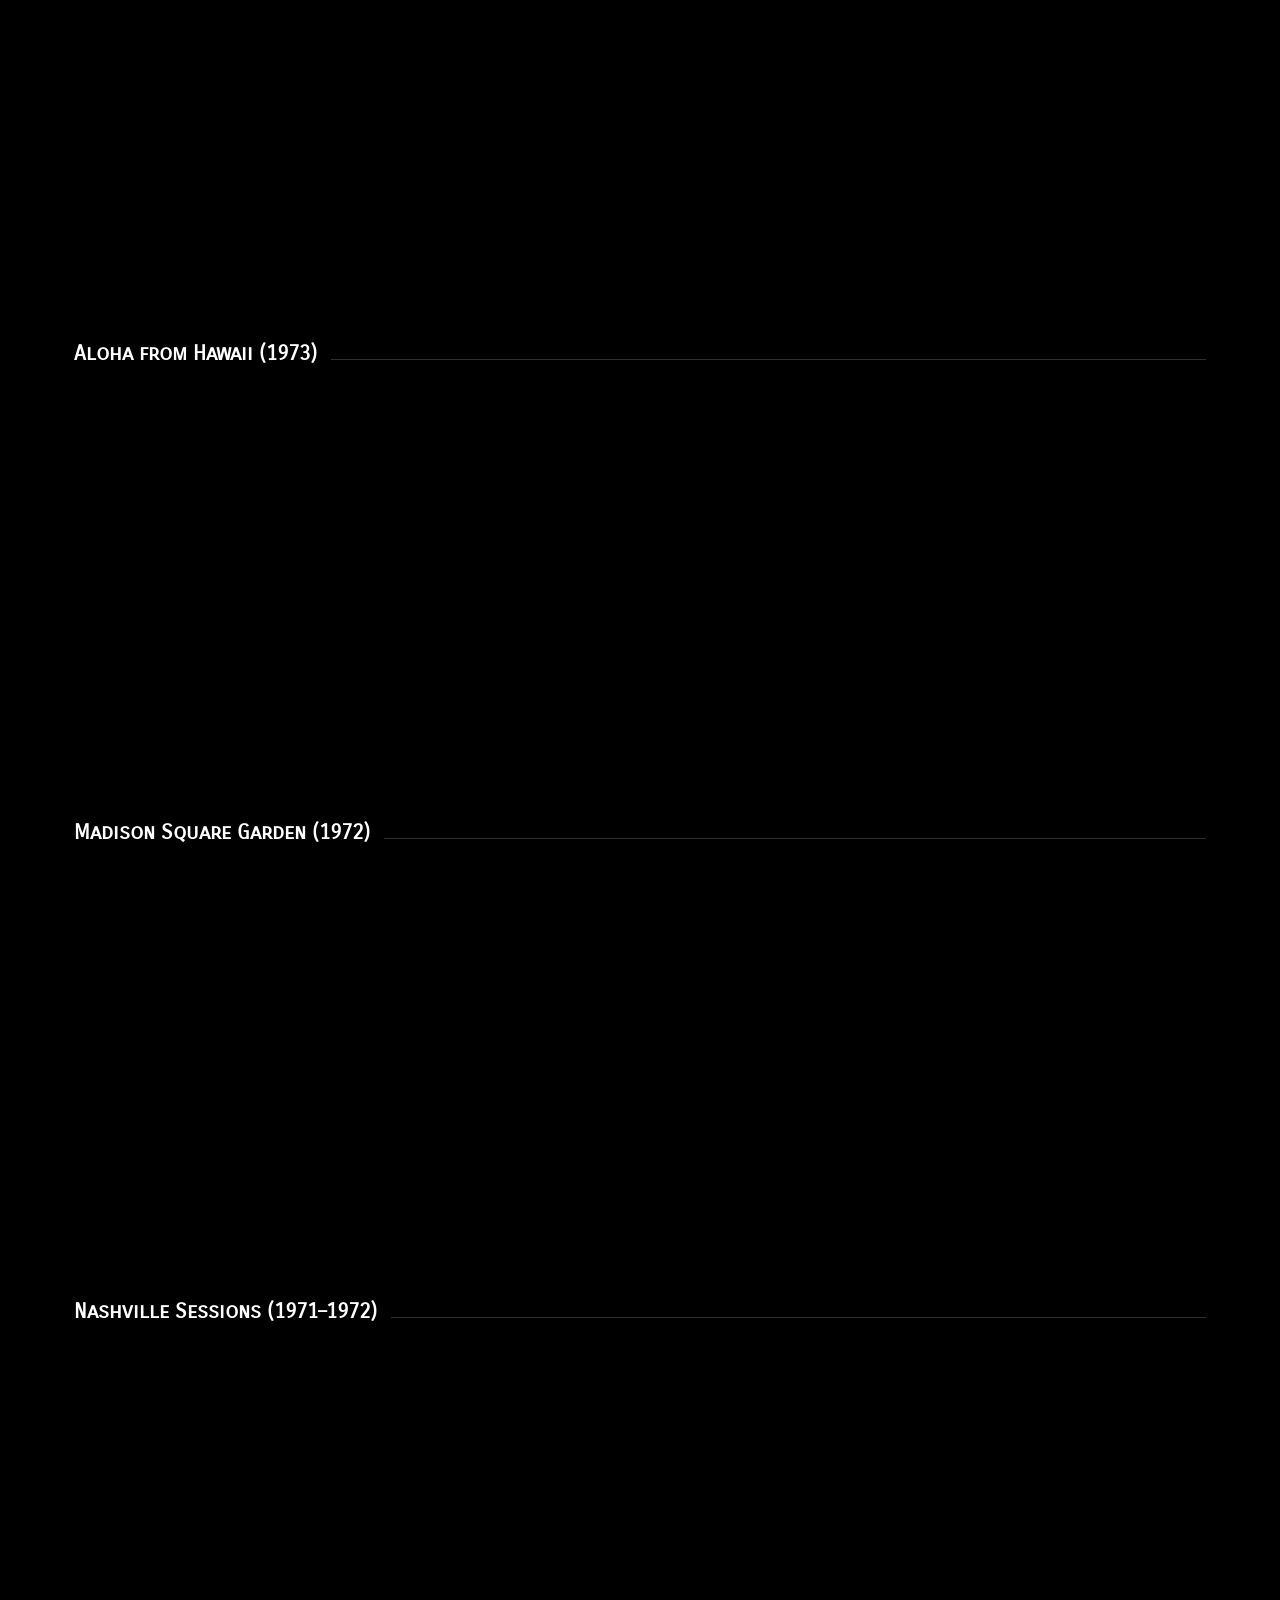
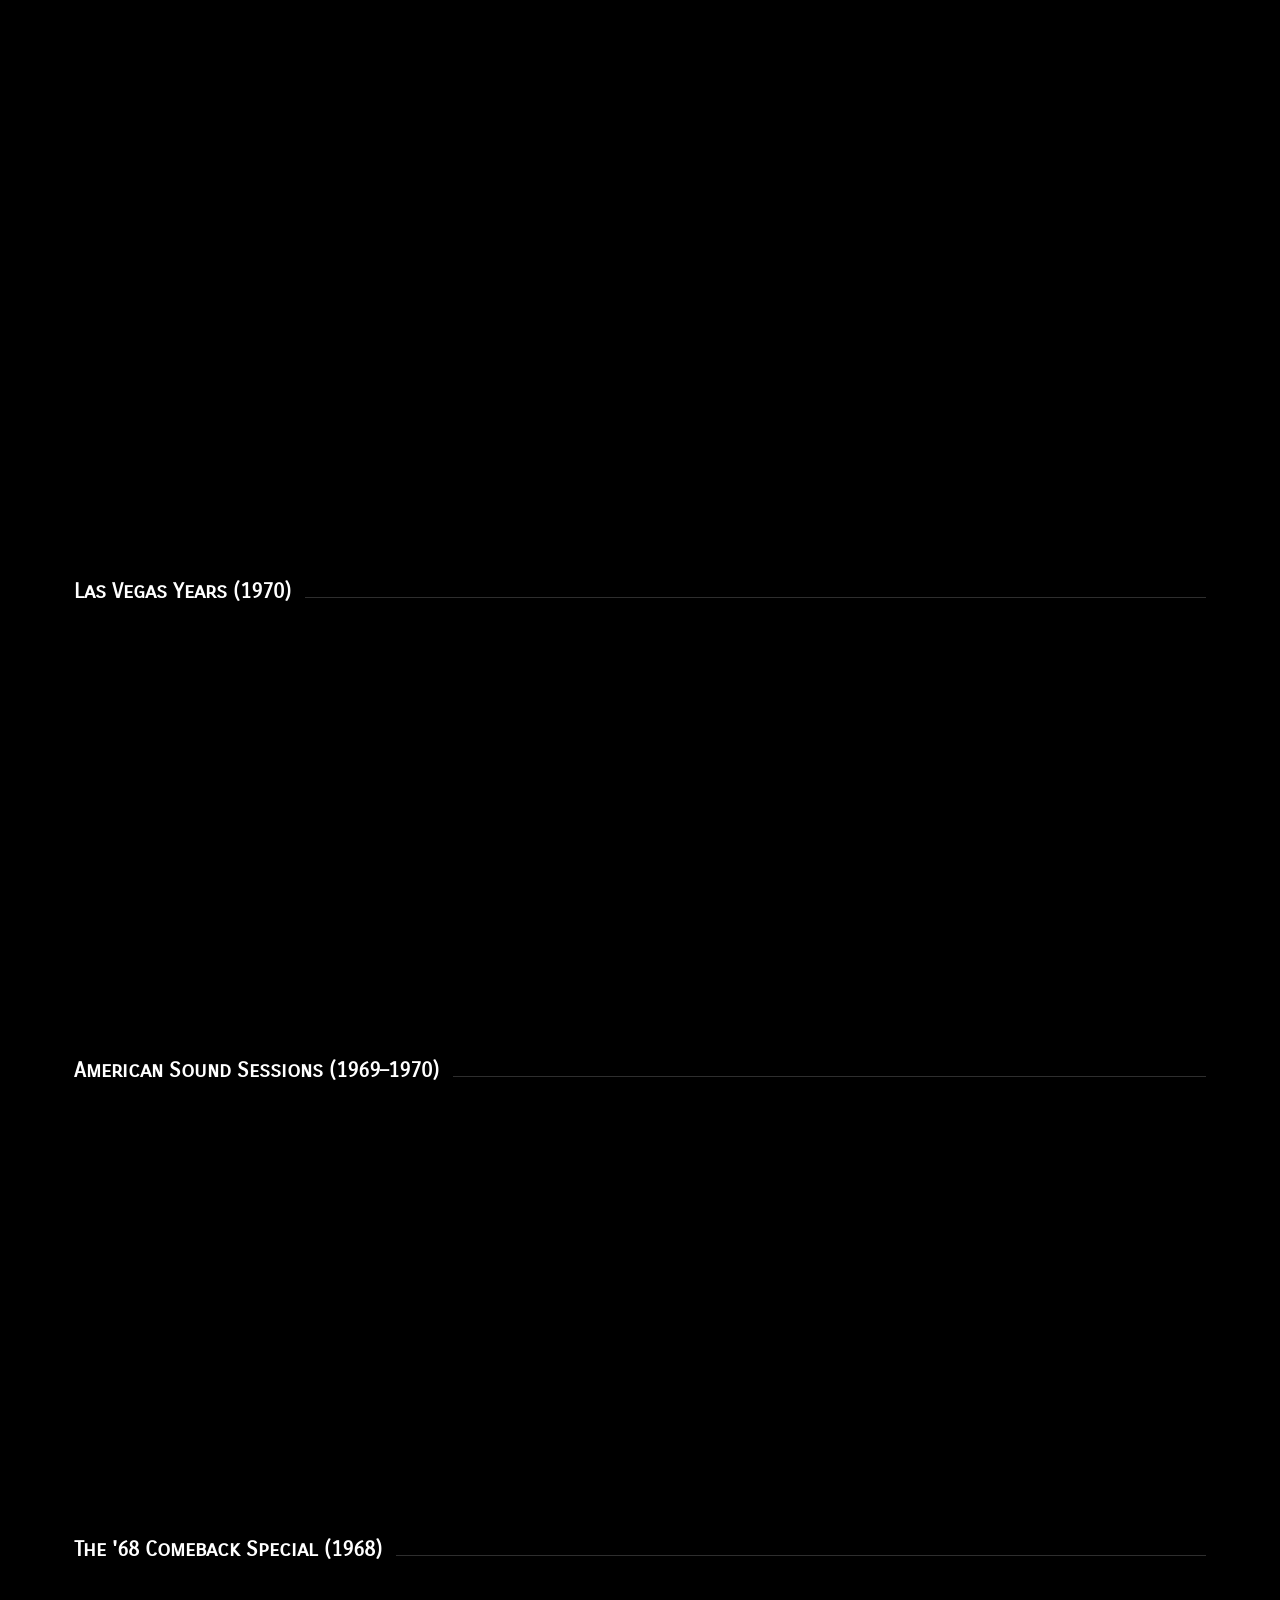
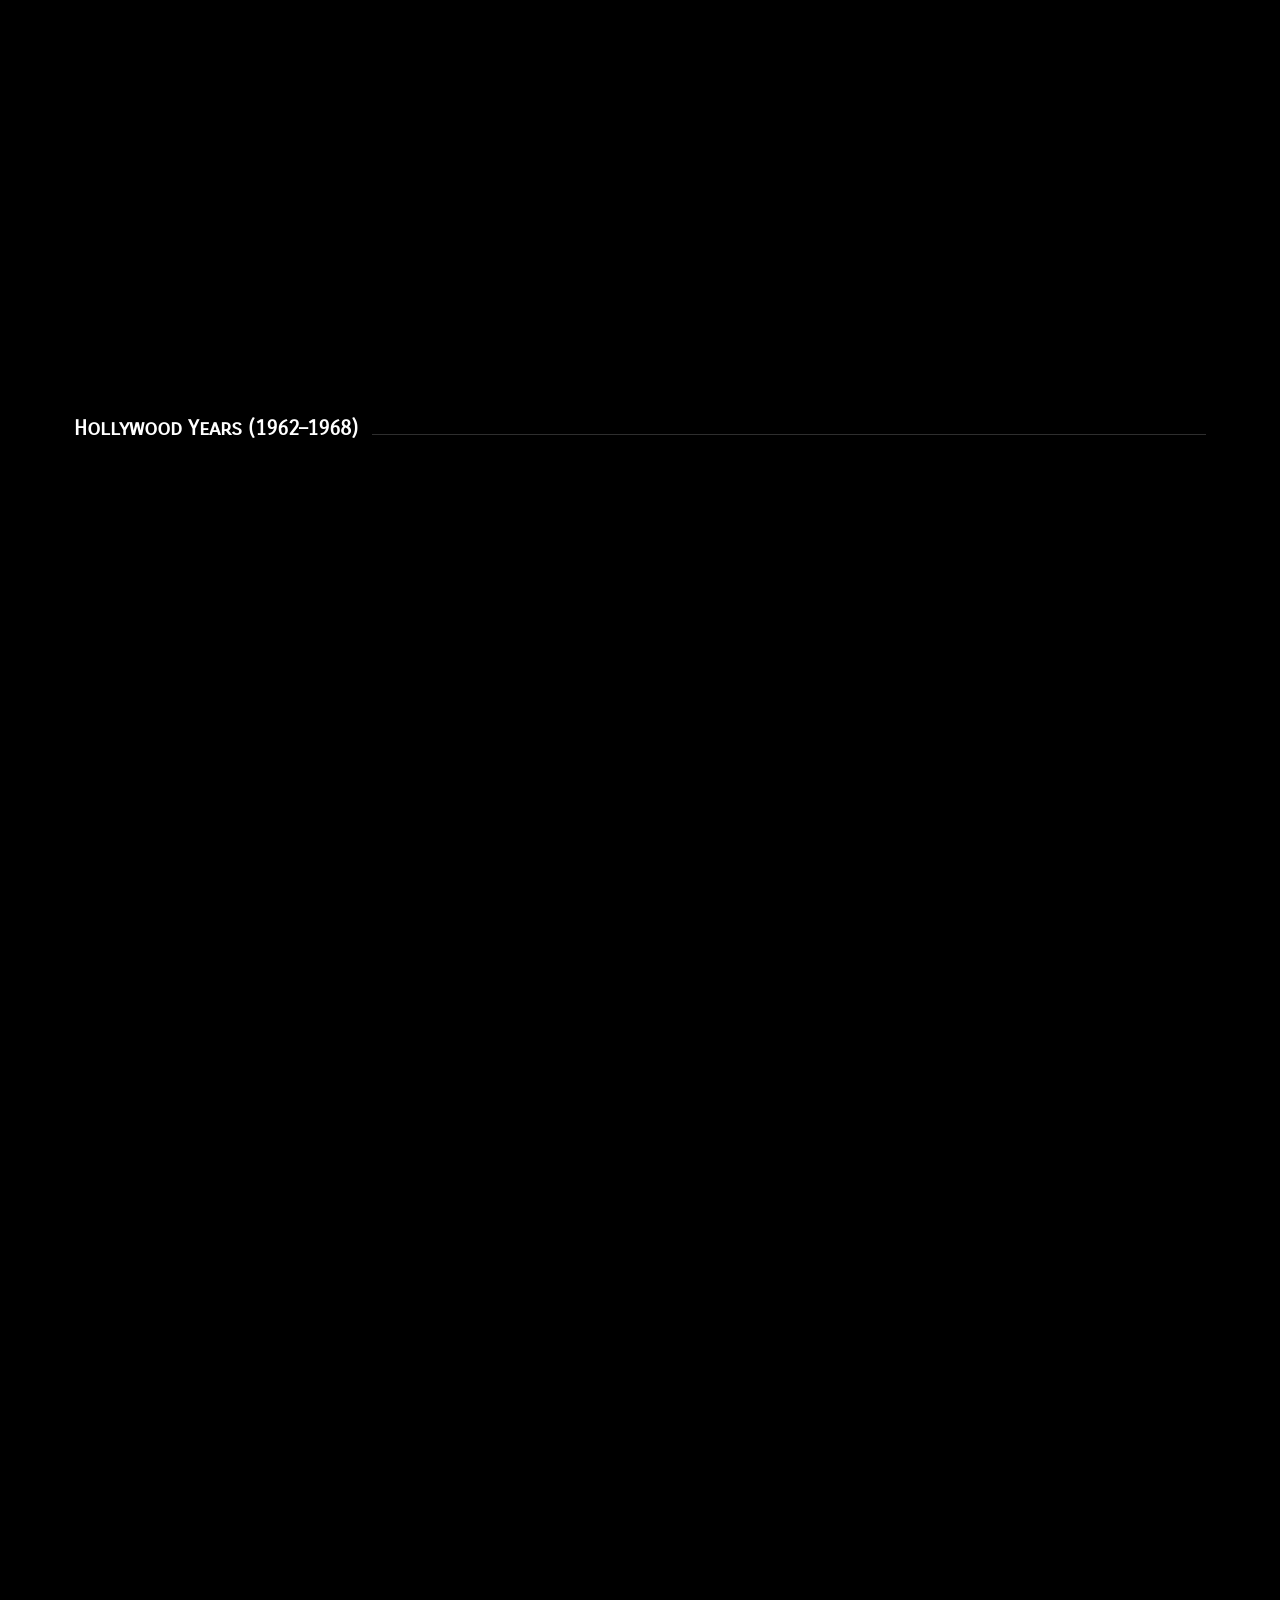
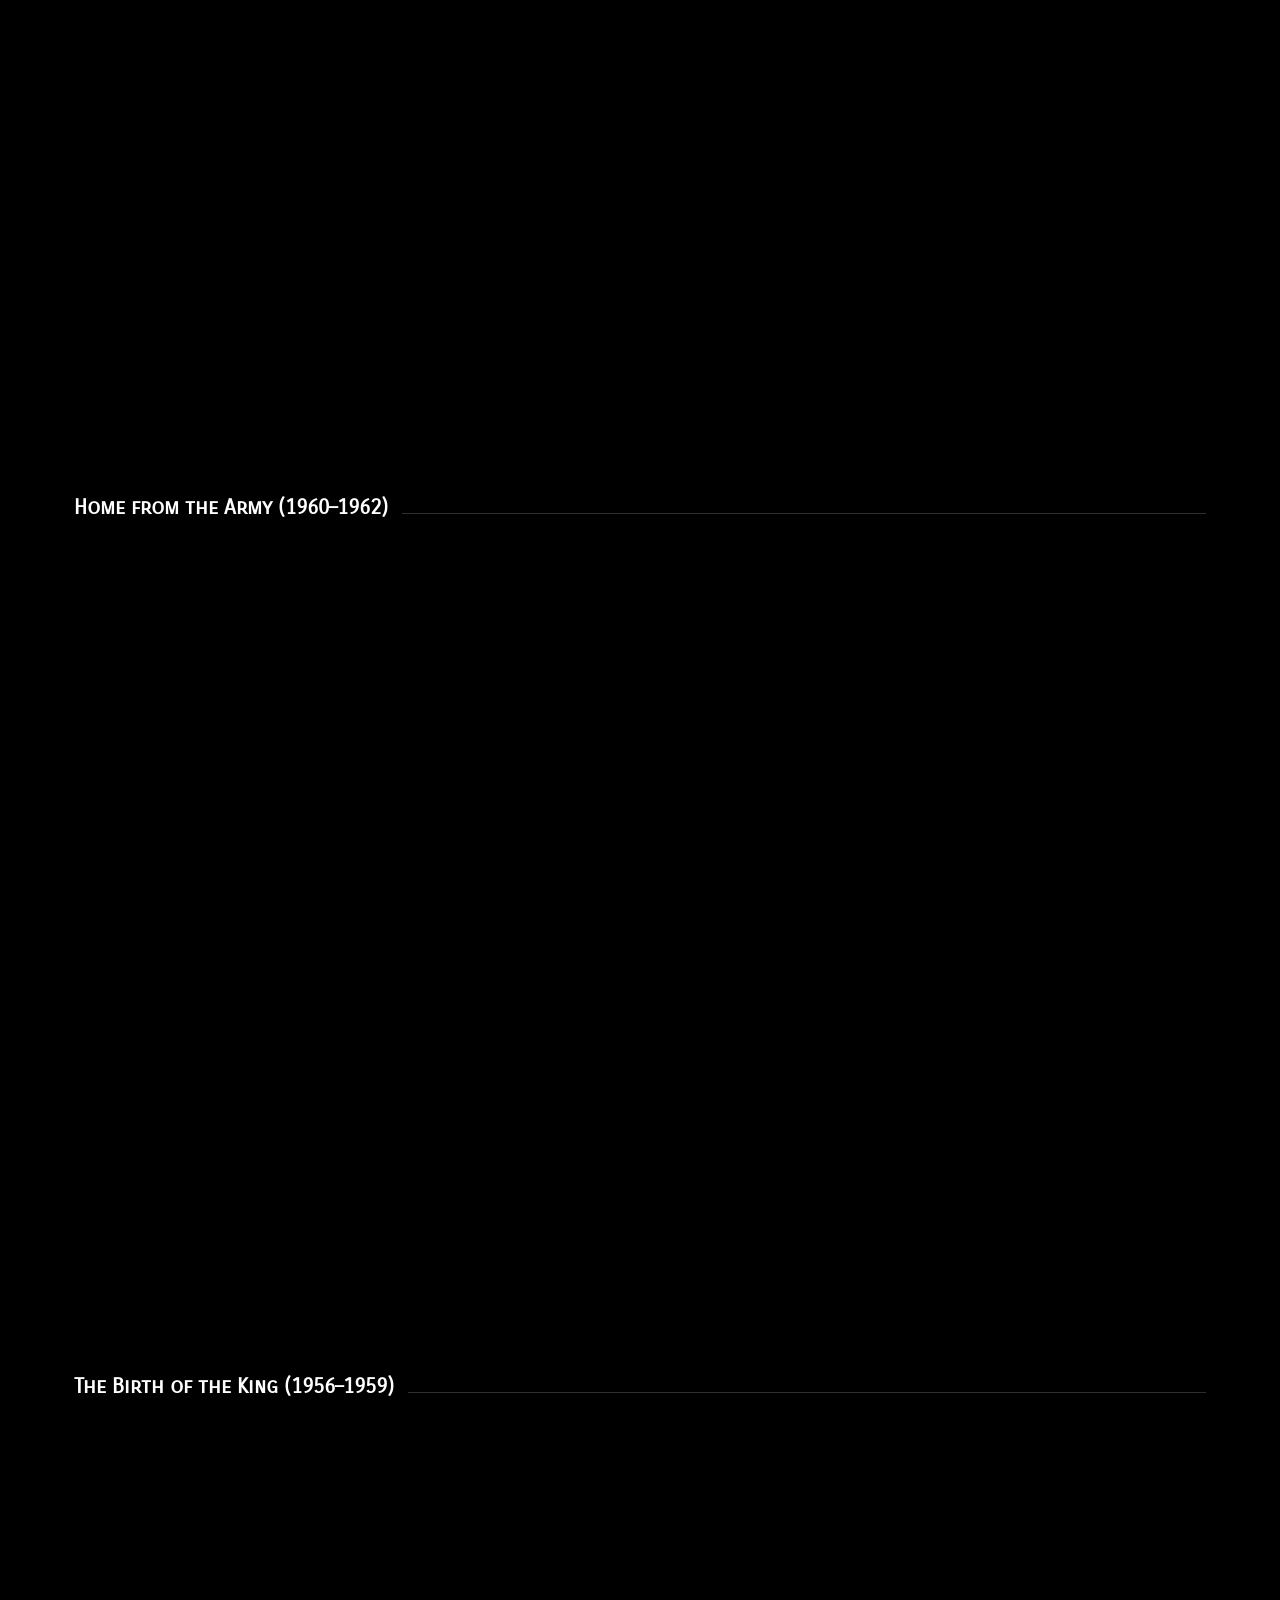
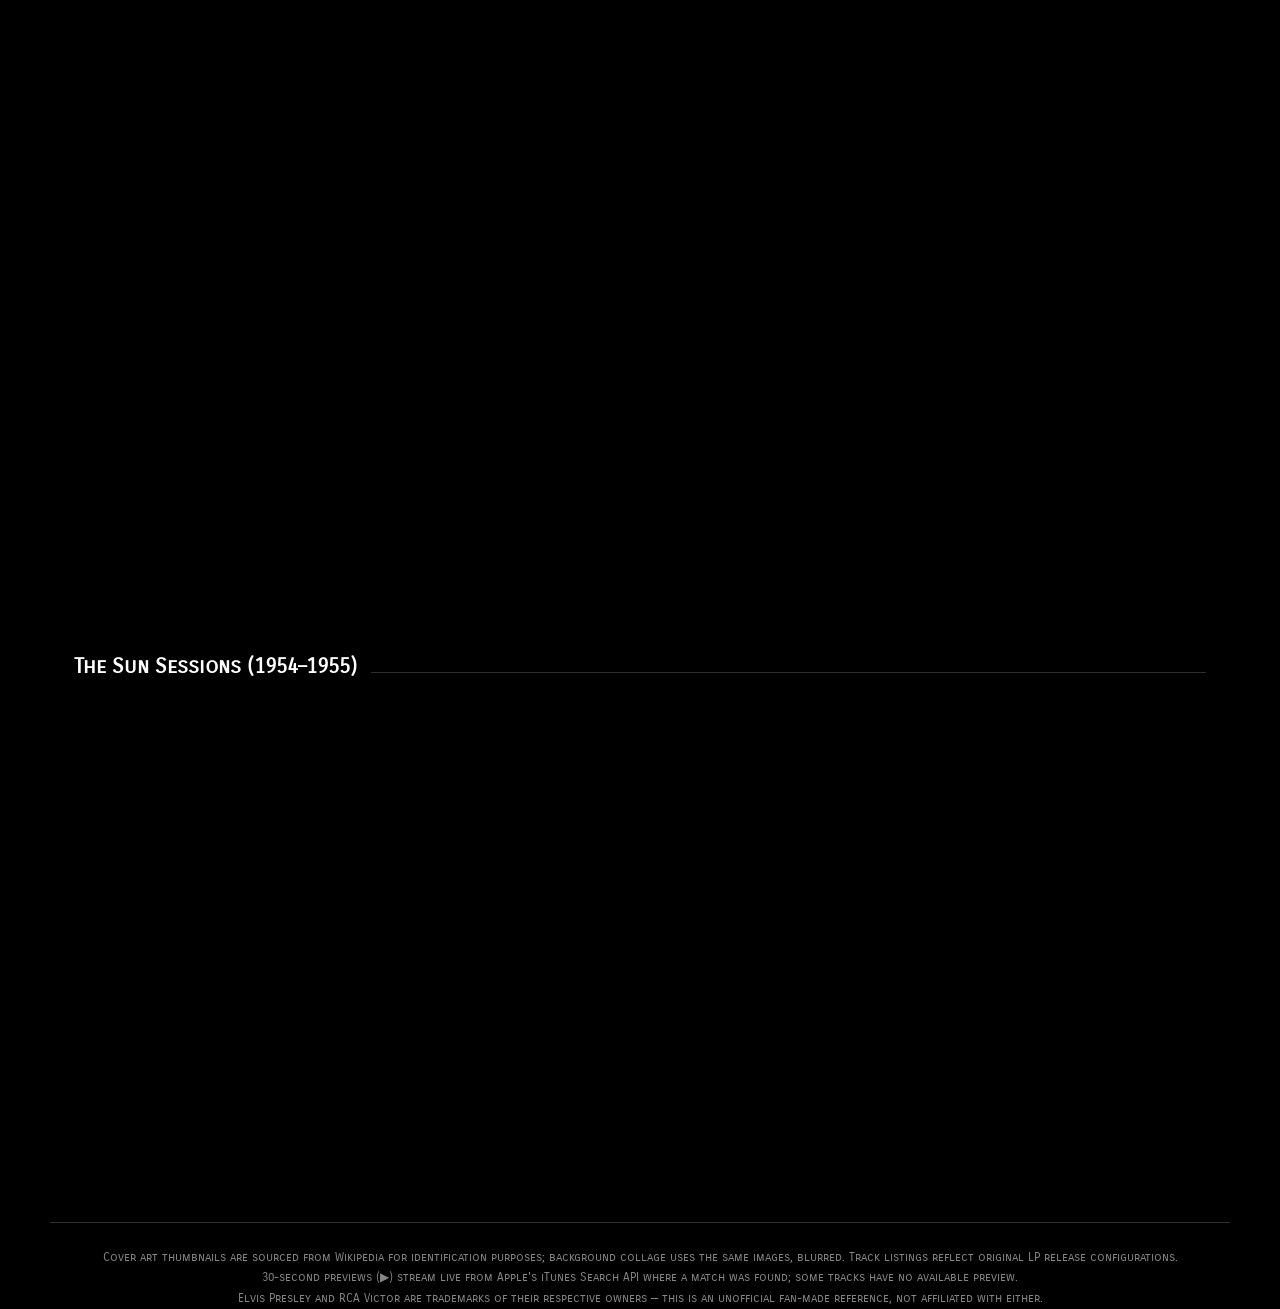
==== commit 979e12b3: "Add audio fade in/out, simplify year-sort button, fix laptop clipping Audio: fade in over 400ms when" ====
--- a/index.html
+++ b/index.html
@@ -29,11 +29,7 @@
       <ul class="suggestions" id="suggestions" role="listbox" hidden></ul>
     </div>
     <div class="chips" id="chips" role="group" aria-label="Filter by category"></div>
-    <div class="year-sort" role="group" aria-label="Sort by year">
-      <span class="year-sort-label">Year</span>
-      <button type="button" class="year-sort-btn" id="yearSortUp" aria-label="Show latest first" aria-pressed="true">▲</button>
-      <button type="button" class="year-sort-btn" id="yearSortDown" aria-label="Show oldest first" aria-pressed="false">▼</button>
-    </div>
+    <button type="button" class="chip" id="yearSort" aria-pressed="true">Year ▲</button>
     <div class="result-count" id="count"></div>
   </div>
 </div>
--- a/css/styles.css
+++ b/css/styles.css
@@ -138,22 +138,6 @@
   .chip[aria-pressed="true"]{
     background:#fff; color:#000; border-color:#fff; font-weight:700;
   }
-  .year-sort{
-    display:flex; align-items:center; gap:0; flex:none;
-    border:1px solid var(--line-strong);
-  }
-  .year-sort-label{
-    font-family:var(--font-body); font-size:0.7rem; text-transform:uppercase; letter-spacing:0.08em;
-    padding:6px 10px; color:var(--ink-dim); white-space:nowrap;
-  }
-  .year-sort-btn{
-    font-family:var(--font-body); font-size:0.7rem;
-    padding:6px 10px; border:none; border-left:1px solid var(--line-strong);
-    background:transparent; color:var(--ink-dim); cursor:pointer; line-height:1;
-  }
-  .year-sort-btn[aria-pressed="true"]{
-    background:#fff; color:#000; font-weight:700;
-  }
   .result-count{font-size:0.78rem; color:var(--ink-faint); white-space:nowrap;}
 
   /* ---------- Era sections ---------- */
@@ -197,9 +181,11 @@
   }
   .era-nav-label[hidden]{ display:none; }
 
-  /* Desktop (>768px): full side list of era names, fixed off the content's right edge,
-     faded in once the hero has scrolled out of view. */
-  @media (min-width: 769px){
+  /* Wide desktop only (>=1680px): full side list of era names, fixed off the content's right
+     edge, faded in once the hero has scrolled out of view. The left:calc(50% + 614px) position
+     only fully fits without clipping past ~1668px, so anything narrower (including virtually
+     every laptop, e.g. MacBook Pro screens) keeps the edge-safe mobile dot scrubber instead. */
+  @media (min-width: 1680px){
     .era-nav{
       right:auto; left:calc(50% + 614px); top:82px; transform:none;
       width:auto; height:auto; max-height:calc(100vh - 102px); overflow-y:auto; max-width:220px;
